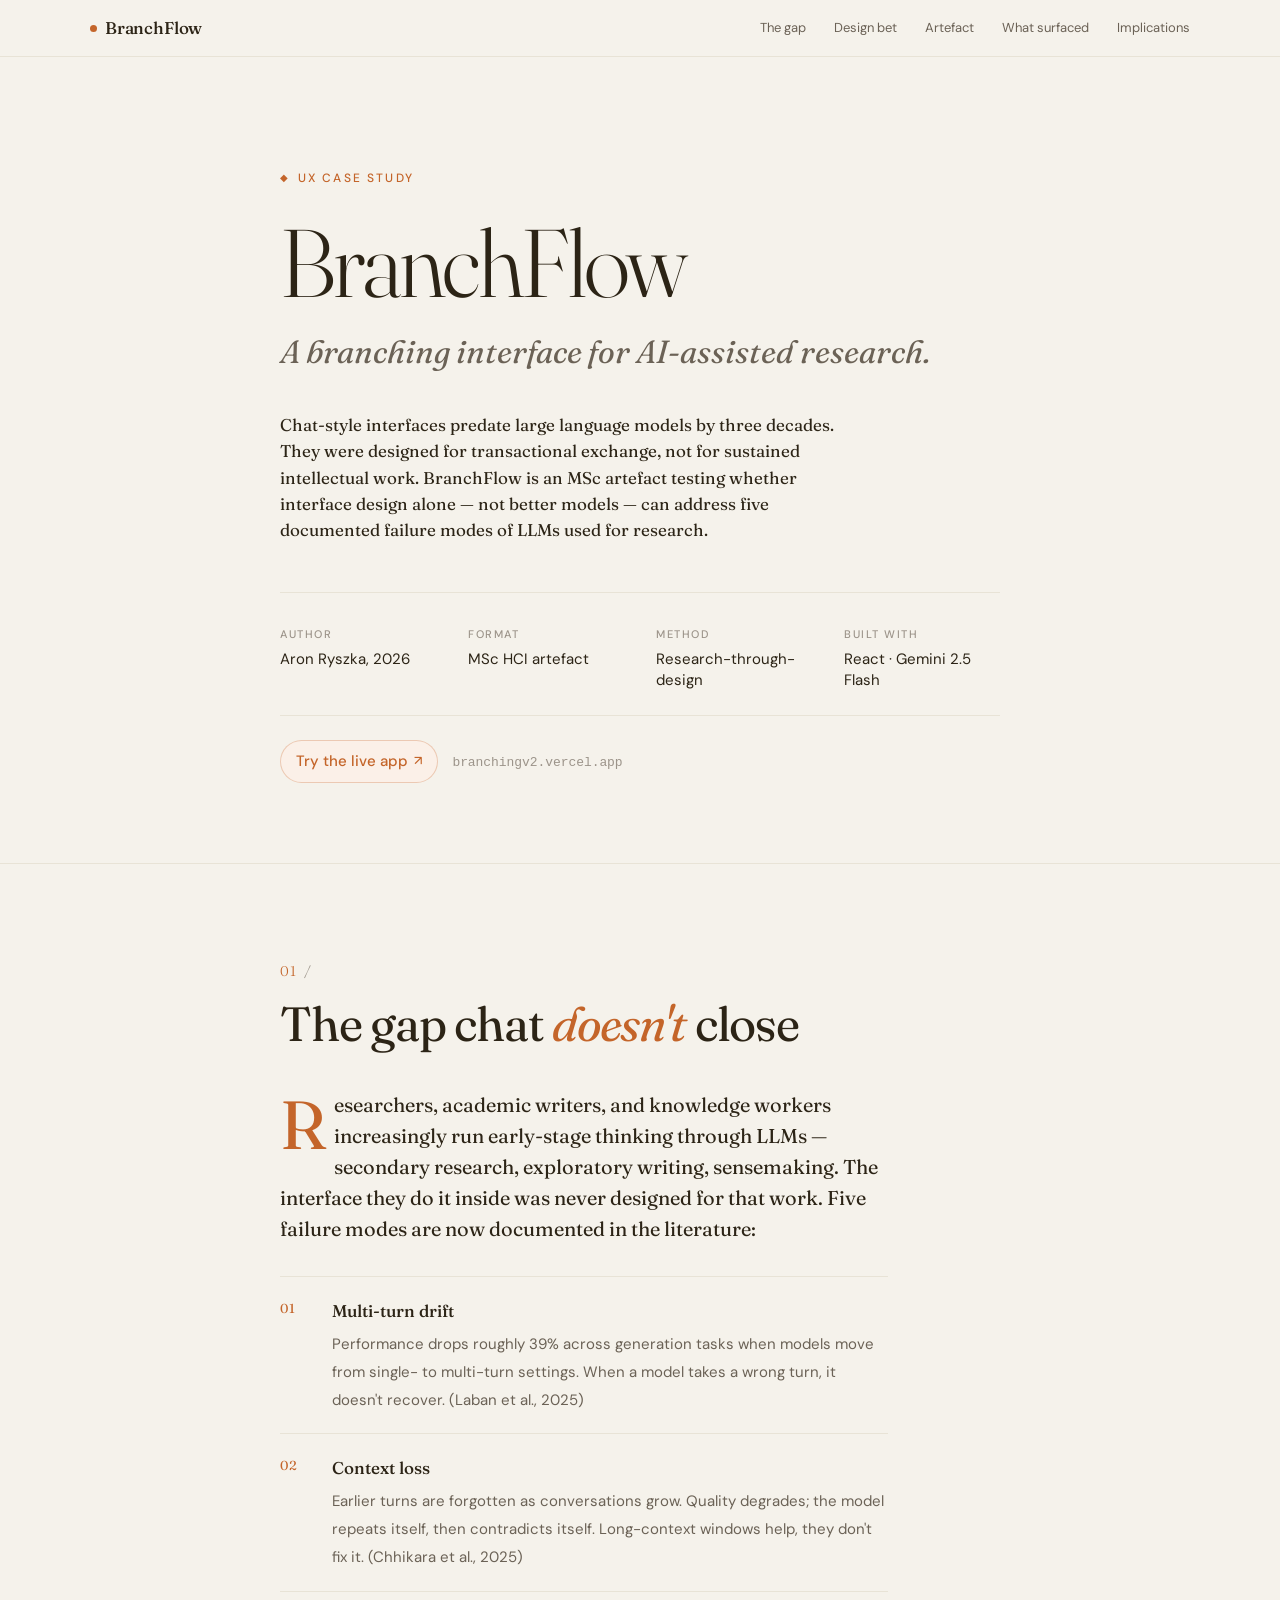
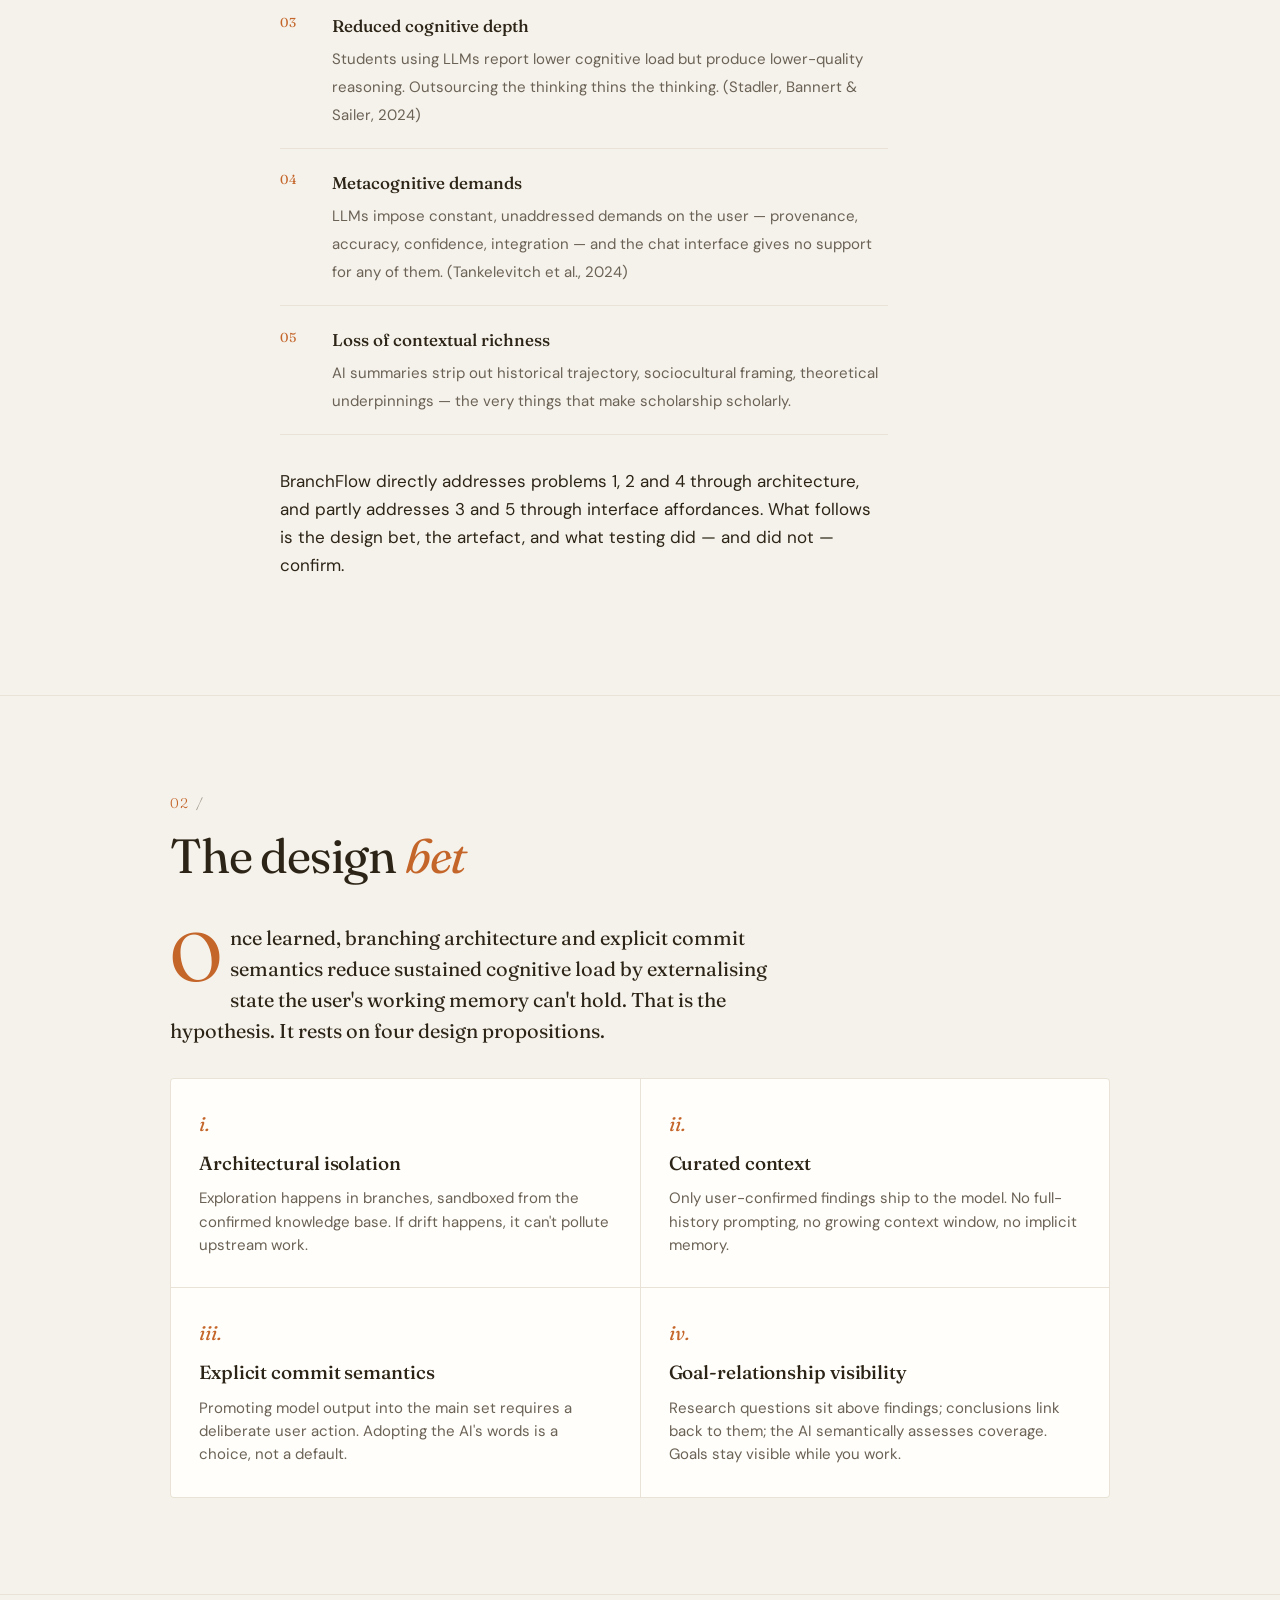
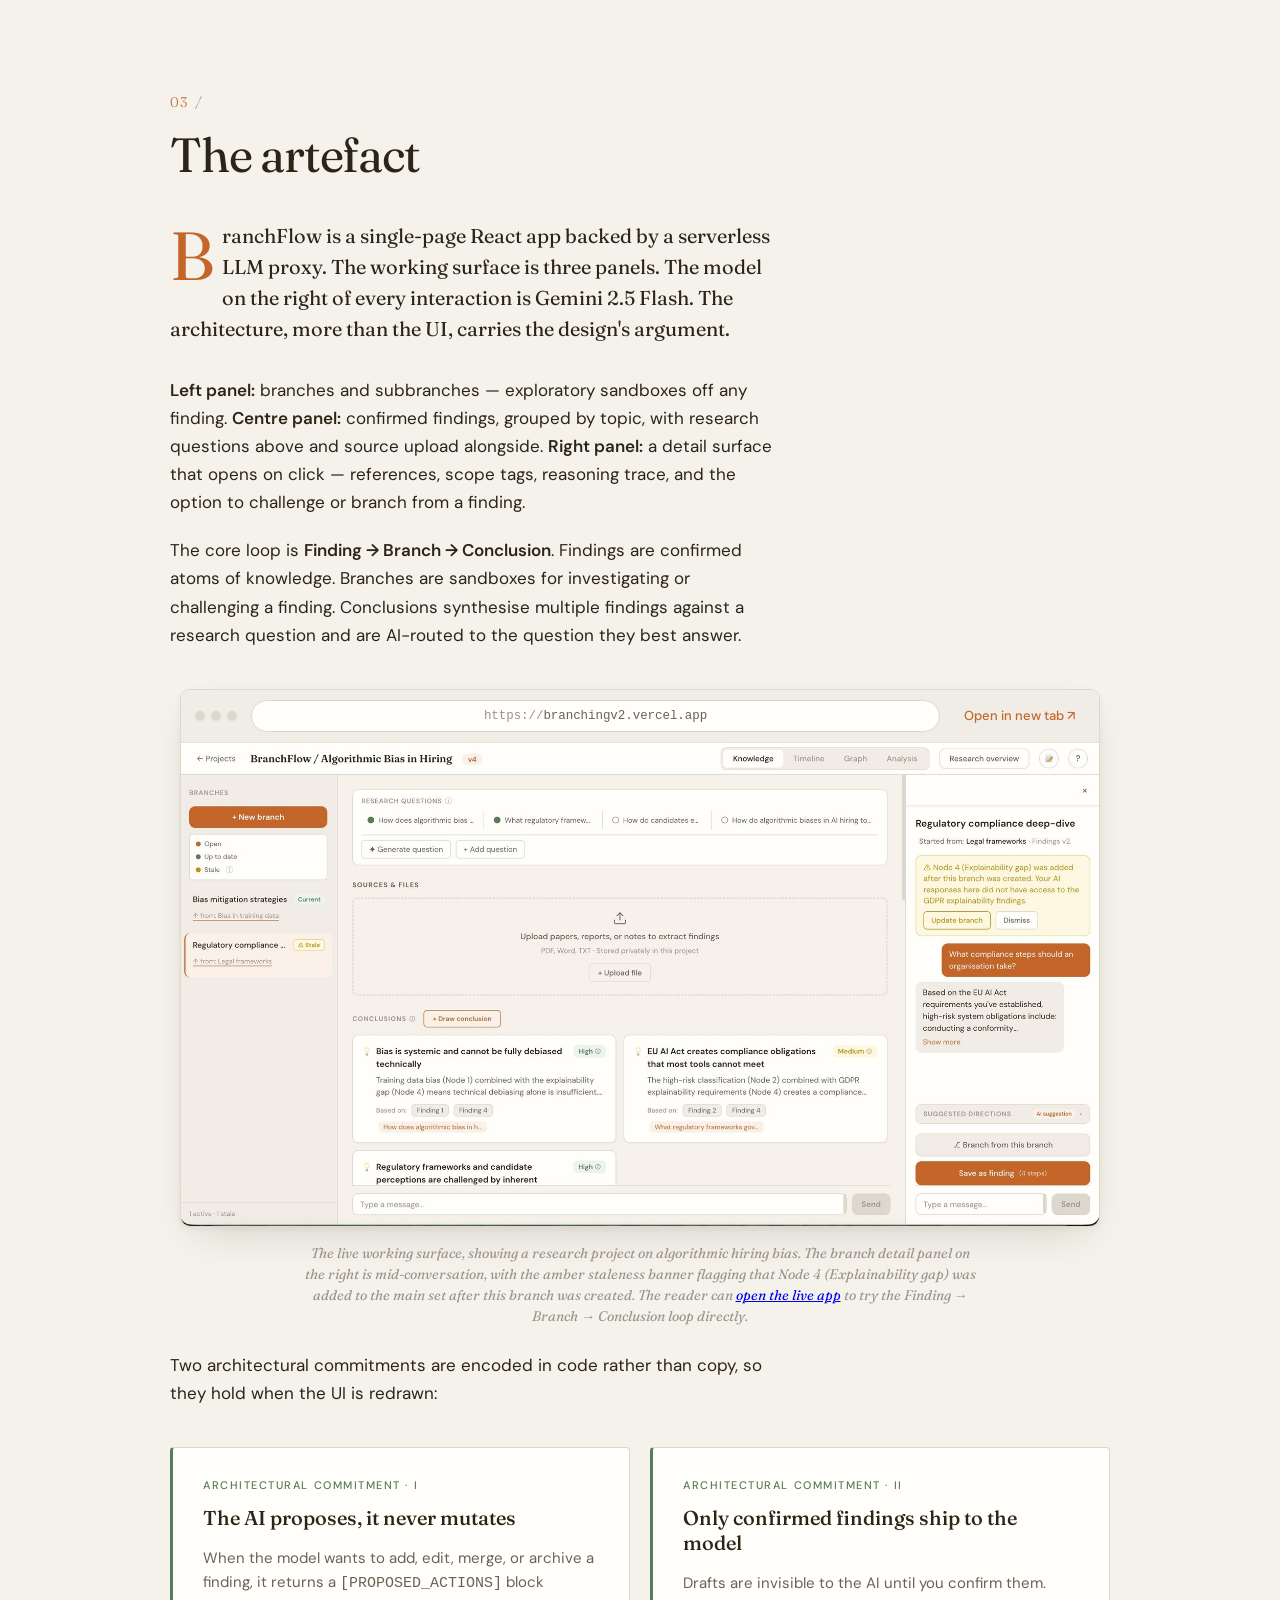
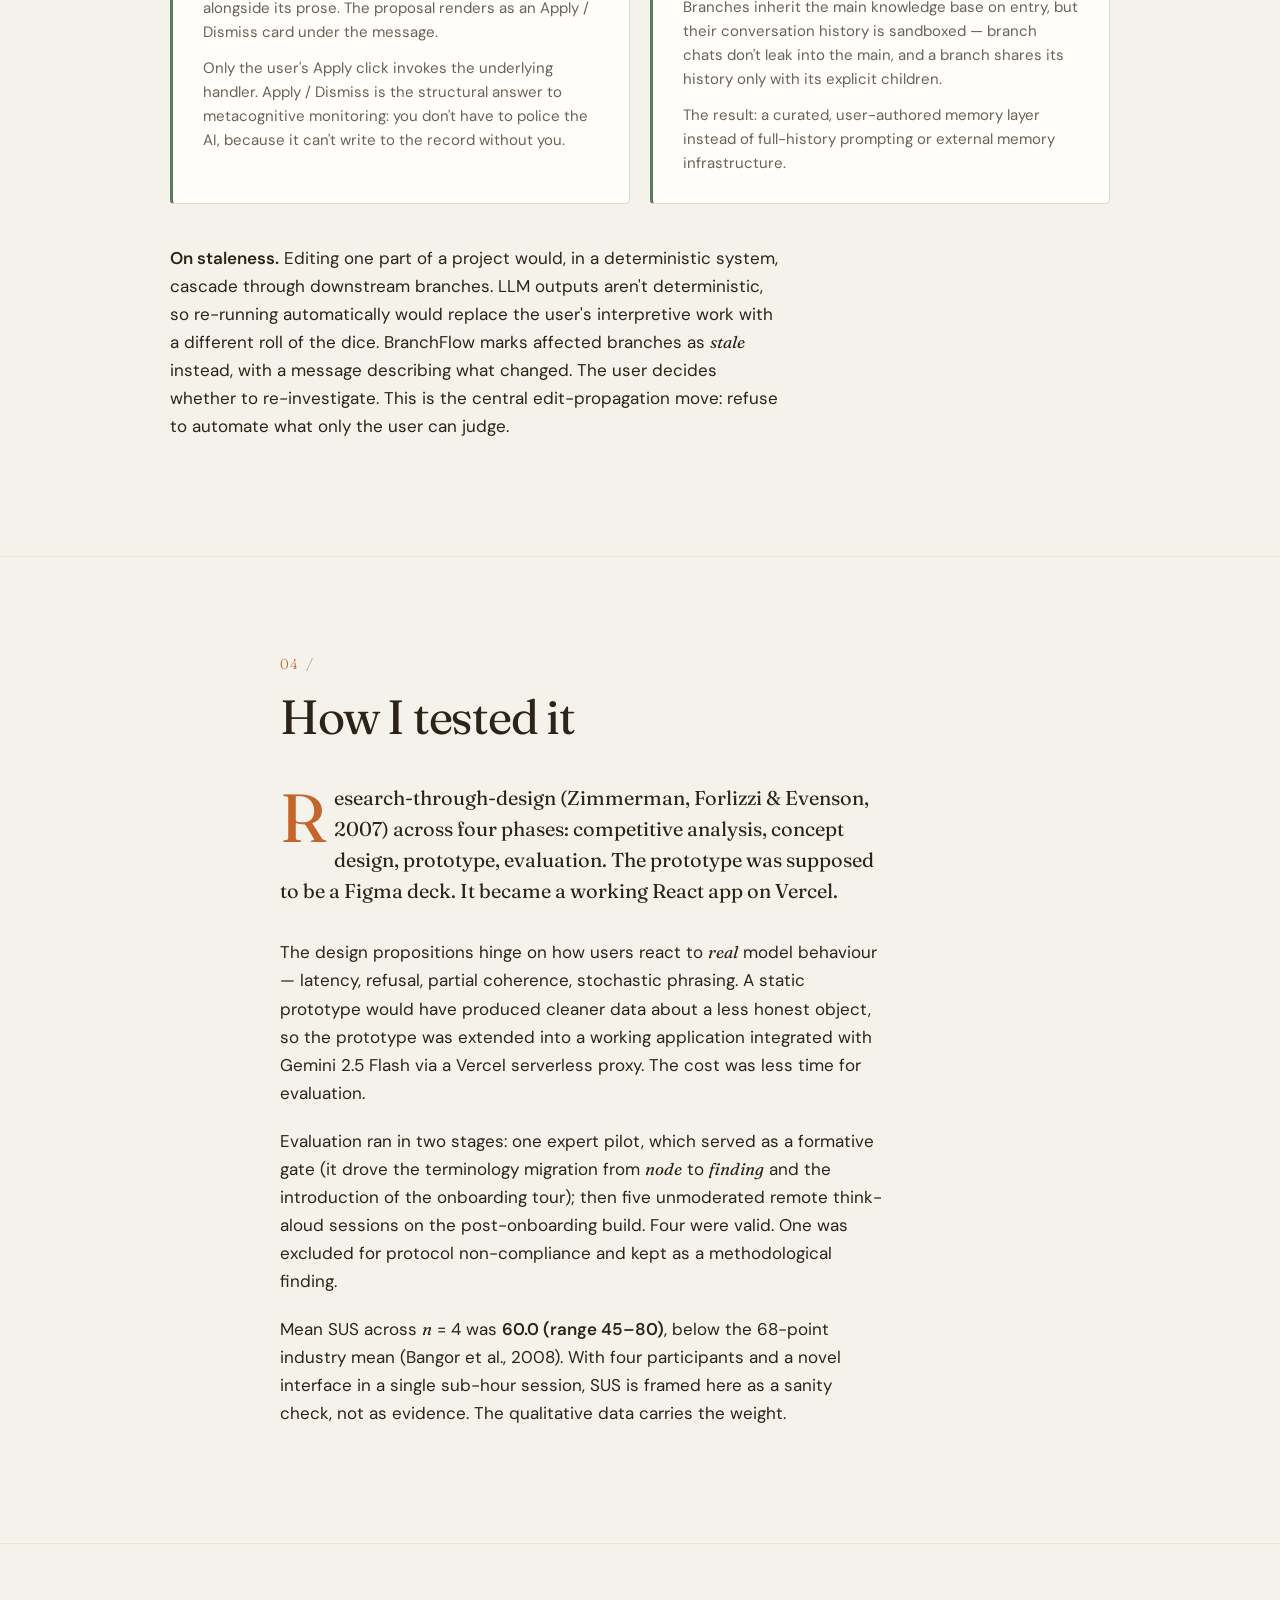
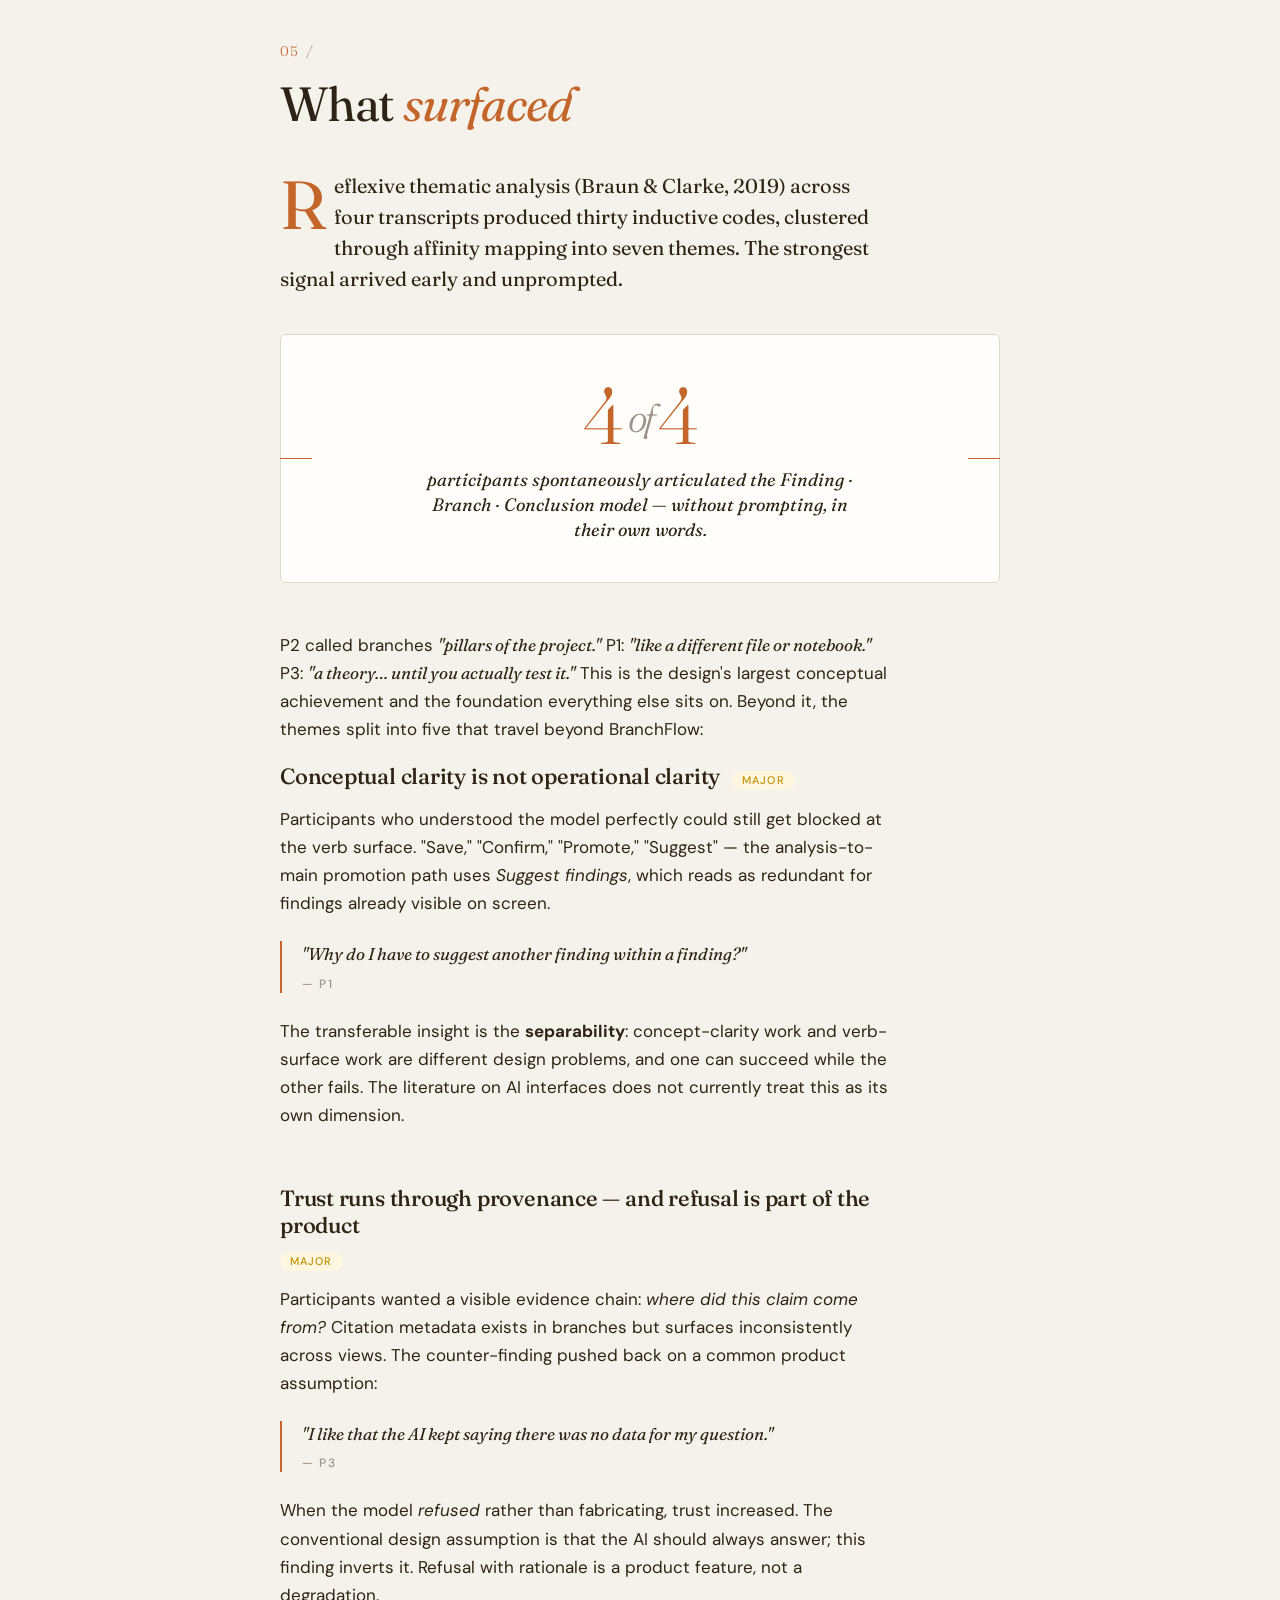
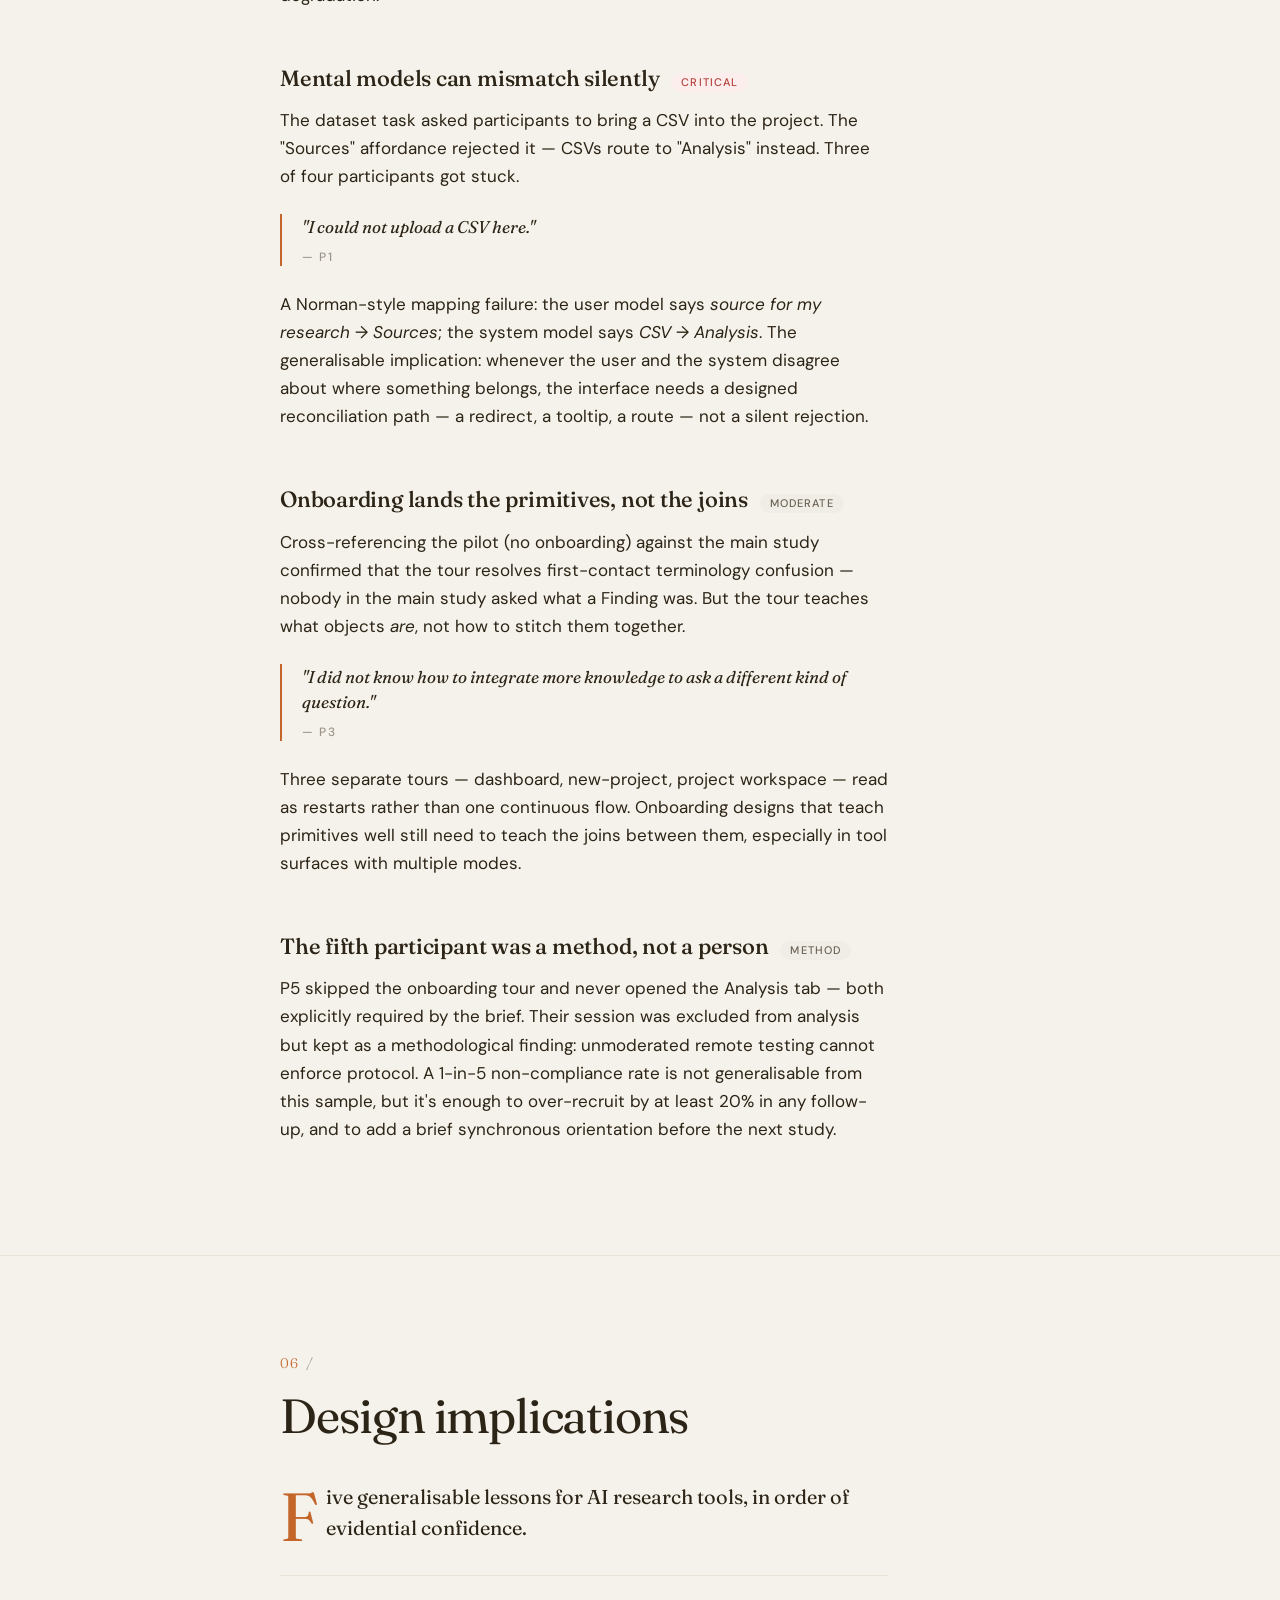
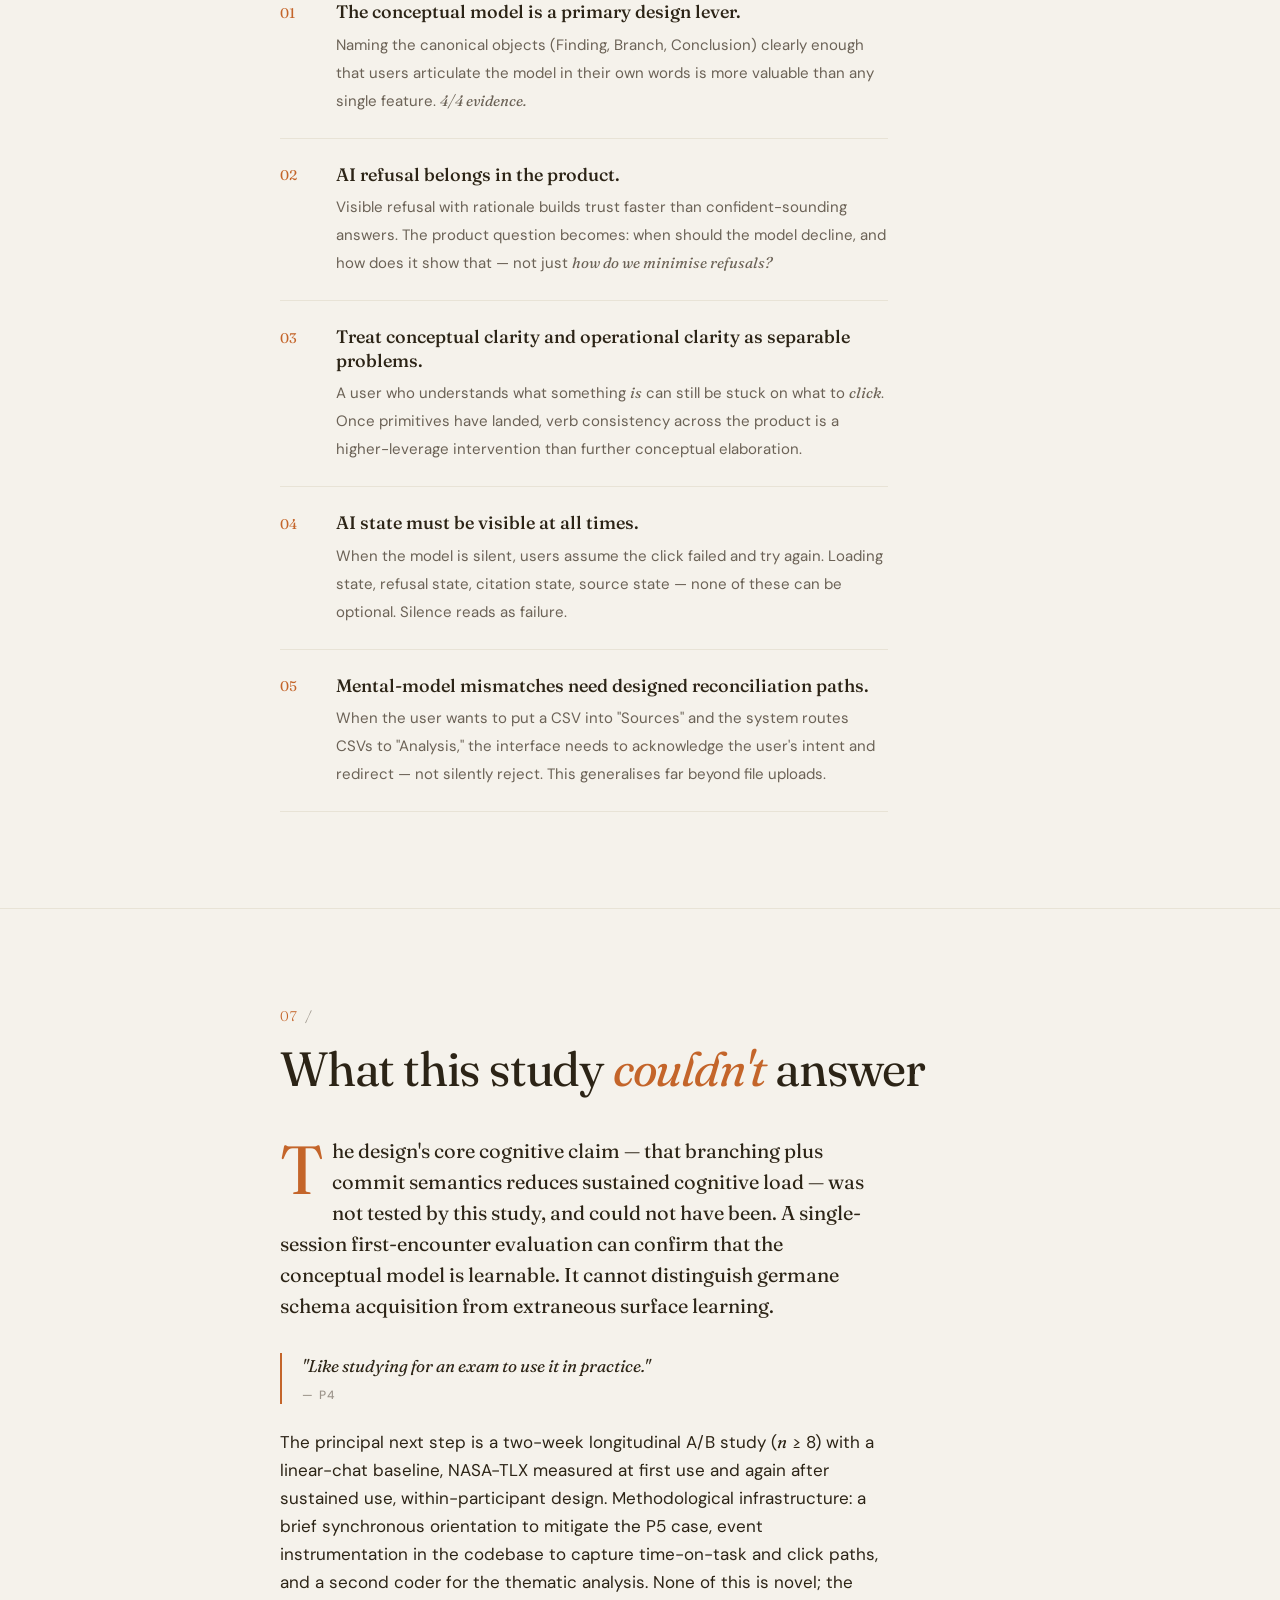
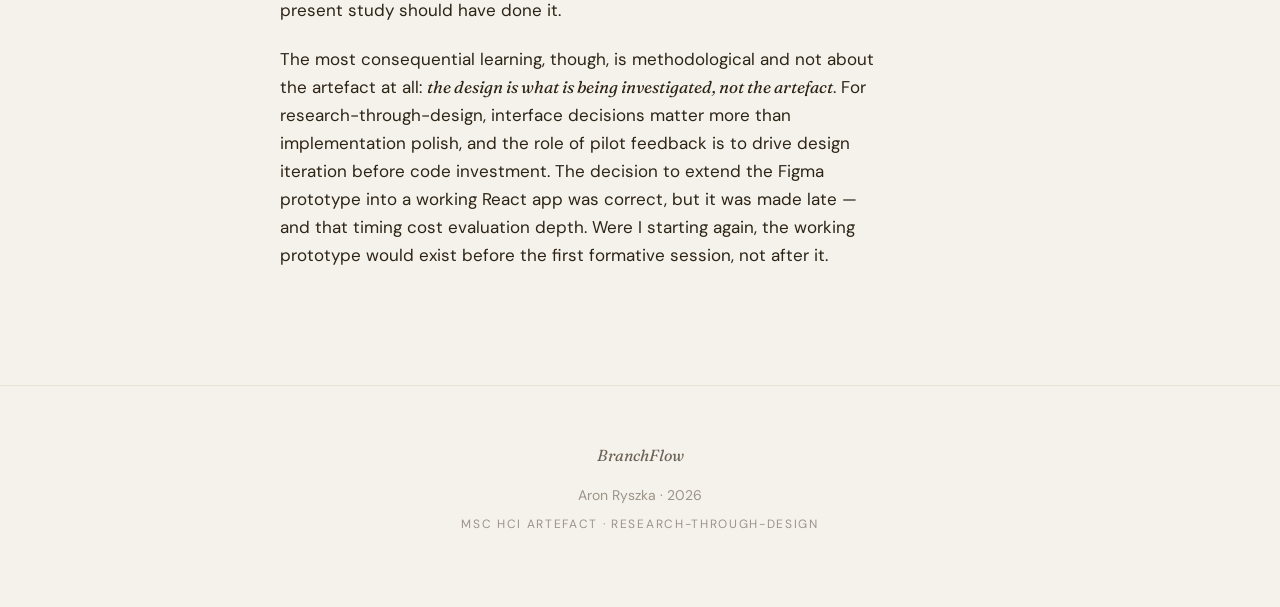
==== index.html @ efa5f3c9 "Add files via upload" ====
<!DOCTYPE html>
<html lang="en">
<head>
<meta charset="UTF-8">
<meta name="viewport" content="width=device-width, initial-scale=1.0">
<title>BranchFlow — A branching interface for AI-assisted research</title>
<meta name="description" content="An MSc HCI artefact investigating whether interface design alone can address five documented failure modes of chat-style LLMs for sustained intellectual work. Aron Ryszka, 2026.">
<link rel="preconnect" href="https://fonts.googleapis.com">
<link rel="preconnect" href="https://fonts.gstatic.com" crossorigin>
<link href="https://fonts.googleapis.com/css2?family=DM+Sans:wght@300;400;500;600&family=Fraunces:ital,wght@0,300;0,400;0,500;0,600;1,400;1,500&display=swap" rel="stylesheet">
<style>
  :root {
    --bg: #F5F2EB;
    --paper: #FFFEFA;
    --paper-alt: #F0EDE6;
    --border: #DDD8CE;
    --border-soft: #E8E3D6;
    --ink: #2C2416;
    --ink-soft: #6B6256;
    --ink-mute: #9C948A;
    --accent: #C4652A;
    --accent-soft: #FBF0E8;
    --accent-deep: #A8541F;
    --commit: #5A7C5A;
    --commit-soft: #EDF4ED;
    --stale: #C49000;
    --stale-soft: #FEF7E0;
    --danger: #B5403A;
    --danger-soft: #FCEEED;
    --theory: #7B5EA7;
    --regulation: #4A6FA5;
    --research: #2A7F6F;

    --serif: 'Fraunces', Georgia, 'Times New Roman', serif;
    --sans: 'DM Sans', 'Segoe UI', system-ui, sans-serif;

    --container: min(720px, calc(100% - 3rem));
    --container-wide: min(940px, calc(100% - 3rem));
    --container-full: min(1100px, calc(100% - 3rem));
  }

  * { box-sizing: border-box; }
  html { scroll-behavior: smooth; }
  body {
    margin: 0;
    background: var(--bg);
    color: var(--ink);
    font-family: var(--sans);
    font-size: 17px;
    line-height: 1.65;
    -webkit-font-smoothing: antialiased;
    -moz-osx-font-smoothing: grayscale;
    text-rendering: optimizeLegibility;
  }

  /* ── Reusable layout ─────────────────────────────────────────── */
  .container { width: var(--container); margin-inline: auto; }
  .container-wide { width: var(--container-wide); margin-inline: auto; }
  .container-full { width: var(--container-full); margin-inline: auto; }

  /* ── Top nav ─────────────────────────────────────────────────── */
  .topnav {
    position: sticky; top: 0; z-index: 50;
    background: color-mix(in srgb, var(--bg) 88%, transparent);
    backdrop-filter: saturate(120%) blur(8px);
    -webkit-backdrop-filter: saturate(120%) blur(8px);
    border-bottom: 1px solid var(--border-soft);
  }
  .topnav-inner {
    display: flex; align-items: center; justify-content: space-between;
    width: var(--container-full); margin-inline: auto;
    padding: 0.875rem 0;
  }
  .topnav-mark {
    font-family: var(--serif); font-weight: 500;
    font-size: 1.0625rem; letter-spacing: -0.01em;
    color: var(--ink);
    text-decoration: none;
    display: inline-flex; align-items: center; gap: 0.5rem;
  }
  .topnav-mark::before {
    content: ""; width: 7px; height: 7px; border-radius: 50%;
    background: var(--accent);
  }
  .topnav-links {
    display: none;
    gap: 1.75rem;
    font-size: 0.8125rem;
    color: var(--ink-soft);
  }
  .topnav-links a {
    color: inherit; text-decoration: none;
    transition: color 150ms ease;
  }
  .topnav-links a:hover { color: var(--accent); }
  @media (min-width: 760px) {
    .topnav-links { display: flex; }
  }

  /* ── Hero ────────────────────────────────────────────────────── */
  .hero {
    padding: 4rem 0 3.5rem;
    border-bottom: 1px solid var(--border-soft);
  }
  @media (min-width: 760px) {
    .hero { padding: 7rem 0 5rem; }
  }
  .eyebrow {
    font-size: 0.75rem;
    text-transform: uppercase;
    letter-spacing: 0.18em;
    color: var(--accent);
    margin: 0 0 1.75rem;
    font-weight: 500;
  }
  .eyebrow::before {
    content: "◆";
    margin-right: 0.5rem;
    font-size: 0.625rem;
    vertical-align: 0.1em;
    color: var(--accent);
  }
  h1.title {
    font-family: var(--serif);
    font-weight: 300;
    font-size: clamp(3.25rem, 9vw, 6rem);
    line-height: 0.95;
    letter-spacing: -0.03em;
    margin: 0 0 1.5rem;
    color: var(--ink);
  }
  .dek {
    font-family: var(--serif);
    font-style: italic;
    font-weight: 400;
    font-size: clamp(1.375rem, 3vw, 2rem);
    line-height: 1.25;
    color: var(--ink-soft);
    margin: 0 0 2.5rem;
    max-width: 32ch;
  }
  .lede {
    font-family: var(--serif);
    font-weight: 400;
    font-size: clamp(1.0625rem, 1.3vw, 1.1875rem);
    line-height: 1.55;
    color: var(--ink);
    margin: 0 0 3rem;
    max-width: 52ch;
  }
  .meta {
    display: grid;
    grid-template-columns: repeat(2, 1fr);
    gap: 1.25rem 2rem;
    margin: 0;
    padding-top: 2rem;
    border-top: 1px solid var(--border-soft);
  }
  @media (min-width: 640px) {
    .meta { grid-template-columns: repeat(4, 1fr); }
  }
  .meta > div { margin: 0; }
  .meta dt {
    font-size: 0.6875rem;
    text-transform: uppercase;
    letter-spacing: 0.14em;
    color: var(--ink-mute);
    margin-bottom: 0.375rem;
    font-weight: 500;
  }
  .meta dd {
    margin: 0;
    font-size: 0.9375rem;
    color: var(--ink);
    line-height: 1.4;
  }

  /* ── Sections ────────────────────────────────────────────────── */
  section {
    padding: 4rem 0;
    border-bottom: 1px solid var(--border-soft);
  }
  @media (min-width: 760px) {
    section { padding: 6rem 0; }
  }

  .section-head { margin-bottom: 2.5rem; }
  .section-num {
    font-family: var(--serif);
    font-weight: 300;
    font-size: 0.875rem;
    letter-spacing: 0.05em;
    color: var(--accent);
    margin: 0 0 1rem;
  }
  .section-num::after {
    content: " /";
    color: var(--ink-mute);
    margin-left: 0.25rem;
  }
  h2.section-title {
    font-family: var(--serif);
    font-weight: 400;
    font-size: clamp(2rem, 4.5vw, 3rem);
    line-height: 1.05;
    letter-spacing: -0.025em;
    margin: 0;
    color: var(--ink);
    max-width: 22ch;
  }
  h2.section-title em {
    font-style: italic;
    color: var(--accent);
    font-weight: 400;
  }

  /* ── Body prose ──────────────────────────────────────────────── */
  .prose { max-width: 38rem; }
  .prose p {
    margin: 0 0 1.25rem;
    color: var(--ink);
  }
  .prose p.lead {
    font-family: var(--serif);
    font-size: 1.25rem;
    line-height: 1.55;
    color: var(--ink);
    margin-bottom: 2rem;
    max-width: 30em;
  }
  .prose p.lead::first-letter {
    font-family: var(--serif);
    font-weight: 400;
    font-size: 4.25rem;
    line-height: 0.85;
    float: left;
    padding: 0.4rem 0.5rem 0 0;
    color: var(--accent);
  }
  .prose strong {
    font-weight: 600;
    color: var(--ink);
  }
  .prose em {
    font-family: var(--serif);
    font-style: italic;
    font-weight: 400;
  }
  .prose a {
    color: var(--accent);
    text-decoration: underline;
    text-decoration-thickness: 1px;
    text-underline-offset: 3px;
    text-decoration-color: color-mix(in srgb, var(--accent) 50%, transparent);
    transition: text-decoration-color 150ms ease;
  }
  .prose a:hover {
    text-decoration-color: var(--accent);
  }
  .prose code {
    font-family: 'SF Mono', 'Consolas', 'Liberation Mono', Menlo, monospace;
    font-size: 0.875em;
    background: var(--paper);
    padding: 0.125em 0.4em;
    border-radius: 3px;
    border: 1px solid var(--border);
    color: var(--ink);
  }
  .cite {
    color: var(--ink-mute);
    font-size: 0.9em;
  }

  /* ── Failure modes list ──────────────────────────────────────── */
  .failures {
    list-style: none;
    margin: 0 0 2rem;
    padding: 0;
    counter-reset: failure;
    max-width: 38rem;
  }
  .failures li {
    counter-increment: failure;
    position: relative;
    padding: 1.25rem 0 1.25rem 3.25rem;
    border-top: 1px solid var(--border-soft);
  }
  .failures li:last-child { border-bottom: 1px solid var(--border-soft); }
  .failures li::before {
    content: counter(failure, decimal-leading-zero);
    position: absolute;
    left: 0; top: 1.3rem;
    font-family: var(--serif);
    font-weight: 400;
    font-size: 0.8125rem;
    color: var(--accent);
    letter-spacing: 0.04em;
  }
  .failures strong {
    display: block;
    font-family: var(--serif);
    font-size: 1.0625rem;
    font-weight: 500;
    margin-bottom: 0.25rem;
    color: var(--ink);
  }
  .failures span {
    font-size: 0.9375rem;
    color: var(--ink-soft);
    line-height: 1.55;
  }

  /* ── Propositions grid ───────────────────────────────────────── */
  .props {
    display: grid;
    grid-template-columns: 1fr;
    gap: 1px;
    background: var(--border-soft);
    border: 1px solid var(--border-soft);
    border-radius: 4px;
    overflow: hidden;
    margin: 0;
  }
  @media (min-width: 640px) {
    .props { grid-template-columns: 1fr 1fr; }
  }
  .props > article {
    background: var(--paper);
    padding: 1.75rem 1.75rem 1.875rem;
    position: relative;
  }
  .props .prop-num {
    font-family: var(--serif);
    font-style: italic;
    font-weight: 400;
    font-size: 1.25rem;
    color: var(--accent);
    margin-bottom: 0.75rem;
  }
  .props h3 {
    font-family: var(--serif);
    font-weight: 500;
    font-size: 1.1875rem;
    line-height: 1.25;
    margin: 0 0 0.75rem;
    color: var(--ink);
    letter-spacing: -0.005em;
  }
  .props p {
    margin: 0;
    font-size: 0.9375rem;
    line-height: 1.55;
    color: var(--ink-soft);
  }

  /* ── Live demo link in hero ──────────────────────────────────── */
  .live-link {
    margin: 1.5rem 0 0;
    padding-top: 1.5rem;
    border-top: 1px solid var(--border-soft);
    display: flex;
    align-items: baseline;
    gap: 0.875rem;
    flex-wrap: wrap;
  }
  .live-link a {
    display: inline-flex;
    align-items: center;
    gap: 0.4rem;
    font-family: var(--sans);
    font-size: 0.9375rem;
    font-weight: 500;
    color: var(--accent);
    text-decoration: none;
    padding: 0.5rem 0.9375rem;
    background: var(--accent-soft);
    border: 1px solid color-mix(in srgb, var(--accent) 28%, transparent);
    border-radius: 99px;
    transition: all 180ms ease;
  }
  .live-link a:hover {
    background: var(--accent);
    color: var(--paper);
    border-color: var(--accent);
  }
  .live-link a span { font-size: 0.875em; }
  .live-link-url {
    font-family: 'SF Mono', 'Consolas', Menlo, monospace;
    font-size: 0.8125rem;
    color: var(--ink-mute);
    letter-spacing: -0.005em;
  }

  /* ── Live preview (browser frame) ────────────────────────────── */
  .live-preview { margin: 2.5rem 0 1.5rem; }
  .browser-frame {
    width: 100%;
    max-width: 920px;
    margin: 0 auto;
    background: var(--paper);
    border: 1px solid var(--border);
    border-radius: 10px;
    box-shadow: 0 16px 40px -16px rgba(44, 36, 22, 0.18),
                0 2px 6px rgba(44, 36, 22, 0.05);
    overflow: hidden;
  }
  .browser-bar {
    display: flex;
    align-items: center;
    gap: 0.875rem;
    padding: 0.625rem 0.875rem;
    background: var(--paper-alt);
    border-bottom: 1px solid var(--border-soft);
    font-size: 0.8125rem;
  }
  .browser-dots { display: inline-flex; gap: 0.375rem; flex-shrink: 0; }
  .browser-dots i {
    width: 10px; height: 10px;
    border-radius: 50%;
    background: var(--border);
    display: block;
  }
  .browser-url {
    flex: 1;
    min-width: 0;
    font-family: 'SF Mono', 'Consolas', Menlo, monospace;
    font-size: 0.78125rem;
    color: var(--ink-soft);
    background: var(--paper);
    border: 1px solid var(--border);
    padding: 0.3125rem 0.75rem;
    border-radius: 99px;
    overflow: hidden;
    text-overflow: ellipsis;
    white-space: nowrap;
    text-align: center;
    letter-spacing: -0.005em;
  }
  .browser-url-protocol { color: var(--ink-mute); }
  .browser-open {
    flex-shrink: 0;
    font-family: var(--sans);
    font-size: 0.8125rem;
    font-weight: 500;
    color: var(--accent);
    text-decoration: none;
    padding: 0.3125rem 0.625rem;
    border-radius: 4px;
    transition: background 150ms ease;
    white-space: nowrap;
  }
  .browser-open:hover { background: var(--accent-soft); }
  @media (max-width: 540px) {
    .browser-open { font-size: 0; padding: 0.3125rem; }
    .browser-open span { font-size: 0.875rem; }
  }
  .browser-viewport {
    position: relative;
    aspect-ratio: 1.9;
    background: var(--paper-alt);
    overflow: hidden;
  }
  .browser-viewport-link {
    position: absolute;
    inset: 0;
    display: block;
    cursor: pointer;
    text-decoration: none;
  }
  .browser-fallback {
    position: absolute;
    inset: 0;
    width: 100%;
    height: 100%;
    object-fit: cover;
    object-position: top center;
    display: block;
    transition: transform 600ms cubic-bezier(0.2, 0.6, 0.2, 1);
    /* Defensive: if the image ever fails to load, hide the alt
       text bloat and let the link container show its hover CTA. */
    color: transparent;
    font-size: 0;
    text-indent: -9999px;
    background: var(--paper-alt);
  }
  .browser-viewport-link:hover .browser-fallback {
    transform: scale(1.015);
  }
  .browser-viewport-link::after {
    content: "Open ↗";
    position: absolute;
    bottom: 1rem;
    right: 1rem;
    background: var(--ink);
    color: var(--paper);
    font-family: var(--sans);
    font-size: 0.8125rem;
    font-weight: 500;
    padding: 0.5rem 0.875rem;
    border-radius: 99px;
    opacity: 0;
    transform: translateY(4px);
    transition: opacity 200ms ease, transform 200ms ease;
    pointer-events: none;
    box-shadow: 0 4px 12px rgba(44, 36, 22, 0.2);
  }
  .browser-viewport-link:hover::after,
  .browser-viewport-link:focus-visible::after {
    opacity: 1;
    transform: translateY(0);
  }

  /* ── Workspace figure ────────────────────────────────────────── */
  .figure {
    margin: 2.5rem 0 1.5rem;
    text-align: center;
  }
  .figure svg {
    width: 100%;
    height: auto;
    max-width: 880px;
    display: block;
    margin: 0 auto;
    background: var(--paper);
    border: 1px solid var(--border);
    border-radius: 6px;
  }
  .figure figcaption {
    font-family: var(--serif);
    font-style: italic;
    font-size: 0.875rem;
    color: var(--ink-mute);
    margin-top: 1rem;
    max-width: 42rem;
    margin-inline: auto;
    line-height: 1.5;
  }

  /* ── Commitment callouts ─────────────────────────────────────── */
  .commitments {
    display: grid;
    grid-template-columns: 1fr;
    gap: 1.25rem;
    margin-top: 2.5rem;
  }
  @media (min-width: 760px) {
    .commitments { grid-template-columns: 1fr 1fr; }
  }
  .commitment {
    background: var(--paper);
    border: 1px solid var(--border);
    border-left: 3px solid var(--commit);
    padding: 1.75rem 1.875rem;
    border-radius: 4px;
  }
  .commitment-label {
    font-size: 0.6875rem;
    text-transform: uppercase;
    letter-spacing: 0.14em;
    color: var(--commit);
    margin-bottom: 0.625rem;
    font-weight: 500;
  }
  .commitment h3 {
    font-family: var(--serif);
    font-weight: 500;
    font-size: 1.25rem;
    line-height: 1.25;
    margin: 0 0 1rem;
    color: var(--ink);
  }
  .commitment p {
    font-size: 0.9375rem;
    line-height: 1.6;
    color: var(--ink-soft);
    margin: 0;
  }
  .commitment p + p { margin-top: 0.75rem; }

  /* ── Hero stat (testing wins) ────────────────────────────────── */
  .hero-stat {
    margin: 2.5rem 0 3rem;
    padding: 2.5rem 2rem;
    background: var(--paper);
    border: 1px solid var(--border);
    border-radius: 6px;
    text-align: center;
    position: relative;
  }
  .hero-stat::before, .hero-stat::after {
    content: "";
    position: absolute;
    width: 32px; height: 1px;
    background: var(--accent);
    top: 50%;
  }
  .hero-stat::before { left: -1px; }
  .hero-stat::after  { right: -1px; }
  .hero-stat .stat-num {
    font-family: var(--serif);
    font-weight: 300;
    font-size: clamp(3.5rem, 8vw, 5rem);
    line-height: 1;
    color: var(--accent);
    margin: 0 0 0.75rem;
    letter-spacing: -0.04em;
  }
  .hero-stat .stat-num span {
    font-size: 0.5em;
    color: var(--ink-mute);
    font-style: italic;
    vertical-align: 0.3em;
    margin: 0 0.15em;
  }
  .hero-stat .stat-label {
    font-family: var(--serif);
    font-style: italic;
    font-size: 1.125rem;
    color: var(--ink);
    max-width: 28rem;
    margin: 0 auto;
    line-height: 1.4;
  }

  /* ── Themes ──────────────────────────────────────────────────── */
  .themes { display: grid; gap: 2.5rem; margin-top: 1rem; }
  .theme {
    max-width: 38rem;
  }
  .theme-head {
    display: flex;
    align-items: baseline;
    gap: 0.75rem;
    flex-wrap: wrap;
    margin-bottom: 0.875rem;
  }
  .theme h3 {
    font-family: var(--serif);
    font-weight: 500;
    font-size: 1.375rem;
    line-height: 1.25;
    margin: 0;
    color: var(--ink);
    letter-spacing: -0.01em;
  }
  .severity {
    display: inline-block;
    font-size: 0.6875rem;
    text-transform: uppercase;
    letter-spacing: 0.1em;
    padding: 0.25rem 0.625rem;
    border-radius: 99px;
    font-weight: 500;
    line-height: 1;
  }
  .severity.major    { background: var(--stale-soft);   color: var(--stale); }
  .severity.critical { background: var(--danger-soft);  color: var(--danger); }
  .severity.moderate { background: var(--paper-alt);    color: var(--ink-soft); }
  .severity.win      { background: var(--commit-soft);  color: var(--commit); }
  .theme p {
    margin: 0 0 1rem;
    color: var(--ink);
    line-height: 1.65;
  }

  /* ── Pull quotes ─────────────────────────────────────────────── */
  blockquote.quote {
    margin: 1.5rem 0;
    padding: 0 0 0 1.25rem;
    border-left: 2px solid var(--accent);
    font-family: var(--serif);
    font-style: italic;
    font-weight: 400;
    font-size: 1.0625rem;
    line-height: 1.5;
    color: var(--ink);
    max-width: 36em;
  }
  blockquote.quote cite {
    display: block;
    margin-top: 0.5rem;
    font-family: var(--sans);
    font-style: normal;
    font-size: 0.75rem;
    text-transform: uppercase;
    letter-spacing: 0.14em;
    color: var(--ink-mute);
    font-weight: 500;
  }

  /* ── Implications list ───────────────────────────────────────── */
  .impl {
    list-style: none;
    margin: 1rem 0 0;
    padding: 0;
    counter-reset: imp;
    max-width: 38rem;
  }
  .impl li {
    counter-increment: imp;
    position: relative;
    padding: 1.5rem 0 1.5rem 3.5rem;
    border-top: 1px solid var(--border-soft);
  }
  .impl li:last-child { border-bottom: 1px solid var(--border-soft); }
  .impl li::before {
    content: counter(imp, decimal-leading-zero);
    position: absolute;
    left: 0; top: 1.6rem;
    font-family: var(--serif);
    font-weight: 400;
    font-size: 0.875rem;
    color: var(--accent);
  }
  .impl strong {
    display: block;
    font-family: var(--serif);
    font-weight: 500;
    font-size: 1.125rem;
    margin-bottom: 0.375rem;
    color: var(--ink);
    line-height: 1.3;
  }
  .impl span {
    font-size: 0.9375rem;
    line-height: 1.6;
    color: var(--ink-soft);
  }

  /* ── Footer ──────────────────────────────────────────────────── */
  footer {
    padding: 3.5rem 0 4rem;
    color: var(--ink-mute);
    text-align: center;
  }
  footer p {
    margin: 0 0 0.5rem;
    font-size: 0.875rem;
  }
  footer p.mark {
    font-family: var(--serif);
    font-style: italic;
    font-size: 1rem;
    color: var(--ink-soft);
    margin-bottom: 1rem;
  }
  footer .colophon {
    font-size: 0.75rem;
    text-transform: uppercase;
    letter-spacing: 0.14em;
    color: var(--ink-mute);
  }

  /* ── Subtle reveal on load ───────────────────────────────────── */
  @media (prefers-reduced-motion: no-preference) {
    .hero > * {
      opacity: 0;
      transform: translateY(8px);
      animation: rise 700ms cubic-bezier(0.2, 0.6, 0.2, 1) forwards;
    }
    .hero .eyebrow { animation-delay: 80ms; }
    .hero .title   { animation-delay: 160ms; }
    .hero .dek     { animation-delay: 260ms; }
    .hero .lede    { animation-delay: 340ms; }
    .hero .meta    { animation-delay: 420ms; }
    @keyframes rise {
      to { opacity: 1; transform: translateY(0); }
    }
  }

  /* ── Focus state ─────────────────────────────────────────────── */
  a:focus-visible {
    outline: 2px solid var(--accent);
    outline-offset: 3px;
    border-radius: 2px;
  }

  /* ── Tiny helpers ────────────────────────────────────────────── */
  .small-cap {
    font-size: 0.6875rem;
    text-transform: uppercase;
    letter-spacing: 0.14em;
    font-weight: 500;
    color: var(--ink-mute);
  }
</style>
</head>
<body>

<nav class="topnav" aria-label="Page navigation">
  <div class="topnav-inner">
    <a href="#top" class="topnav-mark">BranchFlow</a>
    <div class="topnav-links">
      <a href="#gap">The gap</a>
      <a href="#bet">Design bet</a>
      <a href="#artefact">Artefact</a>
      <a href="#findings">What surfaced</a>
      <a href="#implications">Implications</a>
    </div>
  </div>
</nav>

<main id="top">

  <!-- ─── Hero ──────────────────────────────────────────────────── -->
  <header class="hero">
    <div class="container">
      <p class="eyebrow">UX Case Study</p>
      <h1 class="title">BranchFlow</h1>
      <p class="dek">A branching interface for AI-assisted research.</p>
      <p class="lede">
        Chat-style interfaces predate large language models by three decades. They were designed for transactional exchange, not for sustained intellectual work. BranchFlow is an MSc artefact testing whether interface design alone — not better models — can address five documented failure modes of LLMs used for research.
      </p>
      <dl class="meta">
        <div>
          <dt>Author</dt>
          <dd>Aron Ryszka, 2026</dd>
        </div>
        <div>
          <dt>Format</dt>
          <dd>MSc&nbsp;HCI artefact</dd>
        </div>
        <div>
          <dt>Method</dt>
          <dd>Research-through-design</dd>
        </div>
        <div>
          <dt>Built with</dt>
          <dd>React · Gemini&nbsp;2.5 Flash</dd>
        </div>
      </dl>
      <p class="live-link">
        <a href="https://branchingv2.vercel.app/" target="_blank" rel="noopener noreferrer">
          Try the live app
          <span aria-hidden="true">↗</span>
        </a>
        <span class="live-link-url">branchingv2.vercel.app</span>
      </p>
    </div>
  </header>

  <!-- ─── 1. The gap ────────────────────────────────────────────── -->
  <section id="gap">
    <div class="container">
      <div class="section-head">
        <p class="section-num">01</p>
        <h2 class="section-title">The gap chat <em>doesn't</em> close</h2>
      </div>

      <div class="prose">
        <p class="lead">
          Researchers, academic writers, and knowledge workers increasingly run early-stage thinking through LLMs — secondary research, exploratory writing, sensemaking. The interface they do it inside was never designed for that work. Five failure modes are now documented in the literature:
        </p>

        <ol class="failures">
          <li>
            <strong>Multi-turn drift</strong>
            <span>Performance drops roughly 39% across generation tasks when models move from single- to multi-turn settings. When a model takes a wrong turn, it doesn't recover. <span class="cite">(Laban et al., 2025)</span></span>
          </li>
          <li>
            <strong>Context loss</strong>
            <span>Earlier turns are forgotten as conversations grow. Quality degrades; the model repeats itself, then contradicts itself. Long-context windows help, they don't fix it. <span class="cite">(Chhikara et al., 2025)</span></span>
          </li>
          <li>
            <strong>Reduced cognitive depth</strong>
            <span>Students using LLMs report lower cognitive load but produce lower-quality reasoning. Outsourcing the thinking thins the thinking. <span class="cite">(Stadler, Bannert &amp; Sailer, 2024)</span></span>
          </li>
          <li>
            <strong>Metacognitive demands</strong>
            <span>LLMs impose constant, unaddressed demands on the user — provenance, accuracy, confidence, integration — and the chat interface gives no support for any of them. <span class="cite">(Tankelevitch et al., 2024)</span></span>
          </li>
          <li>
            <strong>Loss of contextual richness</strong>
            <span>AI summaries strip out historical trajectory, sociocultural framing, theoretical underpinnings — the very things that make scholarship scholarly.</span>
          </li>
        </ol>

        <p>
          BranchFlow directly addresses problems 1, 2 and 4 through architecture, and partly addresses 3 and 5 through interface affordances. What follows is the design bet, the artefact, and what testing did — and did not — confirm.
        </p>
      </div>
    </div>
  </section>

  <!-- ─── 2. The design bet ────────────────────────────────────── -->
  <section id="bet">
    <div class="container-wide">
      <div class="container" style="width:100%; padding:0; margin:0;">
        <div class="section-head">
          <p class="section-num">02</p>
          <h2 class="section-title">The design <em>bet</em></h2>
        </div>

        <div class="prose">
          <p class="lead">
            Once learned, branching architecture and explicit commit semantics reduce sustained cognitive load by externalising state the user's working memory can't hold. That is the hypothesis. It rests on four design propositions.
          </p>
        </div>
      </div>

      <div class="props">
        <article>
          <div class="prop-num">i.</div>
          <h3>Architectural isolation</h3>
          <p>Exploration happens in branches, sandboxed from the confirmed knowledge base. If drift happens, it can't pollute upstream work.</p>
        </article>
        <article>
          <div class="prop-num">ii.</div>
          <h3>Curated context</h3>
          <p>Only user-confirmed findings ship to the model. No full-history prompting, no growing context window, no implicit memory.</p>
        </article>
        <article>
          <div class="prop-num">iii.</div>
          <h3>Explicit commit semantics</h3>
          <p>Promoting model output into the main set requires a deliberate user action. Adopting the AI's words is a choice, not a default.</p>
        </article>
        <article>
          <div class="prop-num">iv.</div>
          <h3>Goal-relationship visibility</h3>
          <p>Research questions sit above findings; conclusions link back to them; the AI semantically assesses coverage. Goals stay visible while you work.</p>
        </article>
      </div>
    </div>
  </section>

  <!-- ─── 3. The artefact ──────────────────────────────────────── -->
  <section id="artefact">
    <div class="container-wide">
      <div class="container" style="width:100%; padding:0; margin:0;">
        <div class="section-head">
          <p class="section-num">03</p>
          <h2 class="section-title">The artefact</h2>
        </div>

        <div class="prose">
          <p class="lead">
            BranchFlow is a single-page React app backed by a serverless LLM proxy. The working surface is three panels. The model on the right of every interaction is Gemini 2.5 Flash. The architecture, more than the UI, carries the design's argument.
          </p>

          <p>
            <strong>Left panel:</strong> branches and subbranches — exploratory sandboxes off any finding.
            <strong>Centre panel:</strong> confirmed findings, grouped by topic, with research questions above and source upload alongside.
            <strong>Right panel:</strong> a detail surface that opens on click — references, scope tags, reasoning trace, and the option to challenge or branch from a finding.
          </p>

          <p>
            The core loop is <strong>Finding → Branch → Conclusion</strong>. Findings are confirmed atoms of knowledge. Branches are sandboxes for investigating or challenging a finding. Conclusions synthesise multiple findings against a research question and are AI-routed to the question they best answer.
          </p>
        </div>
      </div>

      <figure class="figure live-preview">
        <div class="browser-frame">
          <div class="browser-bar">
            <span class="browser-dots" aria-hidden="true">
              <i></i><i></i><i></i>
            </span>
            <span class="browser-url">
              <span class="browser-url-protocol">https://</span>branchingv2.vercel.app
            </span>
            <a href="https://branchingv2.vercel.app/" target="_blank" rel="noopener noreferrer" class="browser-open">
              Open in new tab <span aria-hidden="true">↗</span>
            </a>
          </div>
          <div class="browser-viewport">
            <a href="https://branchingv2.vercel.app/" target="_blank" rel="noopener noreferrer" class="browser-viewport-link" aria-label="Open BranchFlow in a new tab">
              <img src="[data-uri]"
                   alt="The BranchFlow project workspace, showing the Algorithmic Bias in Hiring research project: branches on the left (one current, one stale), research questions and sources in the centre, conclusions cards beneath, and an open branch detail panel on the right with a staleness warning and the Save as finding button."
                   class="browser-fallback"
                   width="3022" height="1588"
                  >
            </a>
          </div>
        </div>
        <figcaption>
          The live working surface, showing a research project on algorithmic hiring bias. The branch detail panel on the right is mid-conversation, with the amber staleness banner flagging that <em>Node 4</em> (Explainability gap) was added to the main set after this branch was created. The reader can <a href="https://branchingv2.vercel.app/" target="_blank" rel="noopener noreferrer">open the live app</a> to try the Finding → Branch → Conclusion loop directly.
        </figcaption>
      </figure>

      <div class="container" style="width:100%; padding:0; margin:0;">
        <div class="prose">
          <p>
            Two architectural commitments are encoded in code rather than copy, so they hold when the UI is redrawn:
          </p>
        </div>

        <div class="commitments">
          <article class="commitment">
            <div class="commitment-label">Architectural commitment · I</div>
            <h3>The AI proposes, it never mutates</h3>
            <p>When the model wants to add, edit, merge, or archive a finding, it returns a <code>[PROPOSED_ACTIONS]</code> block alongside its prose. The proposal renders as an Apply / Dismiss card under the message.</p>
            <p>Only the user's Apply click invokes the underlying handler. Apply / Dismiss is the structural answer to metacognitive monitoring: you don't have to police the AI, because it can't write to the record without you.</p>
          </article>
          <article class="commitment">
            <div class="commitment-label">Architectural commitment · II</div>
            <h3>Only confirmed findings ship to the model</h3>
            <p>Drafts are invisible to the AI until you confirm them. Branches inherit the main knowledge base on entry, but their conversation history is sandboxed — branch chats don't leak into the main, and a branch shares its history only with its explicit children.</p>
            <p>The result: a curated, user-authored memory layer instead of full-history prompting or external memory infrastructure.</p>
          </article>
        </div>

        <div class="prose" style="margin-top: 2.5rem;">
          <p>
            <strong>On staleness.</strong> Editing one part of a project would, in a deterministic system, cascade through downstream branches. LLM outputs aren't deterministic, so re-running automatically would replace the user's interpretive work with a different roll of the dice. BranchFlow marks affected branches as <em>stale</em> instead, with a message describing what changed. The user decides whether to re-investigate. This is the central edit-propagation move: refuse to automate what only the user can judge.
          </p>
        </div>
      </div>
    </div>
  </section>

  <!-- ─── 4. How I tested it ───────────────────────────────────── -->
  <section id="testing">
    <div class="container">
      <div class="section-head">
        <p class="section-num">04</p>
        <h2 class="section-title">How I tested it</h2>
      </div>

      <div class="prose">
        <p class="lead">
          Research-through-design (Zimmerman, Forlizzi &amp; Evenson, 2007) across four phases: competitive analysis, concept design, prototype, evaluation. The prototype was supposed to be a Figma deck. It became a working React app on Vercel.
        </p>

        <p>
          The design propositions hinge on how users react to <em>real</em> model behaviour — latency, refusal, partial coherence, stochastic phrasing. A static prototype would have produced cleaner data about a less honest object, so the prototype was extended into a working application integrated with Gemini 2.5 Flash via a Vercel serverless proxy. The cost was less time for evaluation.
        </p>

        <p>
          Evaluation ran in two stages: one expert pilot, which served as a formative gate (it drove the terminology migration from <em>node</em> to <em>finding</em> and the introduction of the onboarding tour); then five unmoderated remote think-aloud sessions on the post-onboarding build. Four were valid. One was excluded for protocol non-compliance and kept as a methodological finding.
        </p>

        <p>
          Mean SUS across <em>n</em>&nbsp;=&nbsp;4 was <strong>60.0 (range 45–80)</strong>, below the 68-point industry mean (Bangor et al., 2008). With four participants and a novel interface in a single sub-hour session, SUS is framed here as a sanity check, not as evidence. The qualitative data carries the weight.
        </p>
      </div>
    </div>
  </section>

  <!-- ─── 5. What surfaced ─────────────────────────────────────── -->
  <section id="findings">
    <div class="container">
      <div class="section-head">
        <p class="section-num">05</p>
        <h2 class="section-title">What <em>surfaced</em></h2>
      </div>

      <div class="prose">
        <p class="lead">
          Reflexive thematic analysis (Braun &amp; Clarke, 2019) across four transcripts produced thirty inductive codes, clustered through affinity mapping into seven themes. The strongest signal arrived early and unprompted.
        </p>
      </div>

      <aside class="hero-stat">
        <p class="stat-num">4<span>of</span>4</p>
        <p class="stat-label">participants spontaneously articulated the Finding · Branch · Conclusion model — without prompting, in their own words.</p>
      </aside>

      <div class="prose">
        <p>
          P2 called branches <em>"pillars of the project."</em> P1: <em>"like a different file or notebook."</em> P3: <em>"a theory… until you actually test it."</em> This is the design's largest conceptual achievement and the foundation everything else sits on. Beyond it, the themes split into five that travel beyond BranchFlow:
        </p>
      </div>

      <div class="themes">

        <article class="theme">
          <div class="theme-head">
            <h3>Conceptual clarity is not operational clarity</h3>
            <span class="severity major">Major</span>
          </div>
          <p>
            Participants who understood the model perfectly could still get blocked at the verb surface. "Save," "Confirm," "Promote," "Suggest" — the analysis-to-main promotion path uses <em>Suggest findings</em>, which reads as redundant for findings already visible on screen.
          </p>
          <blockquote class="quote">
            "Why do I have to <em>suggest</em> another finding within a finding?"
            <cite>— P1</cite>
          </blockquote>
          <p>
            The transferable insight is the <strong>separability</strong>: concept-clarity work and verb-surface work are different design problems, and one can succeed while the other fails. The literature on AI interfaces does not currently treat this as its own dimension.
          </p>
        </article>

        <article class="theme">
          <div class="theme-head">
            <h3>Trust runs through provenance — and refusal is part of the product</h3>
            <span class="severity major">Major</span>
          </div>
          <p>
            Participants wanted a visible evidence chain: <em>where did this claim come from?</em> Citation metadata exists in branches but surfaces inconsistently across views. The counter-finding pushed back on a common product assumption:
          </p>
          <blockquote class="quote">
            "I like that the AI kept saying there was no data for my question."
            <cite>— P3</cite>
          </blockquote>
          <p>
            When the model <em>refused</em> rather than fabricating, trust increased. The conventional design assumption is that the AI should always answer; this finding inverts it. Refusal with rationale is a product feature, not a degradation.
          </p>
        </article>

        <article class="theme">
          <div class="theme-head">
            <h3>Mental models can mismatch silently</h3>
            <span class="severity critical">Critical</span>
          </div>
          <p>
            The dataset task asked participants to bring a CSV into the project. The "Sources" affordance rejected it — CSVs route to "Analysis" instead. Three of four participants got stuck.
          </p>
          <blockquote class="quote">
            "I could not upload a CSV here."
            <cite>— P1</cite>
          </blockquote>
          <p>
            A Norman-style mapping failure: the user model says <em>source for my research → Sources</em>; the system model says <em>CSV → Analysis</em>. The generalisable implication: whenever the user and the system disagree about where something belongs, the interface needs a designed reconciliation path — a redirect, a tooltip, a route — not a silent rejection.
          </p>
        </article>

        <article class="theme">
          <div class="theme-head">
            <h3>Onboarding lands the primitives, not the joins</h3>
            <span class="severity moderate">Moderate</span>
          </div>
          <p>
            Cross-referencing the pilot (no onboarding) against the main study confirmed that the tour resolves first-contact terminology confusion — nobody in the main study asked what a Finding was. But the tour teaches what objects <em>are</em>, not how to stitch them together.
          </p>
          <blockquote class="quote">
            "I did not know how to integrate more knowledge to ask a different kind of question."
            <cite>— P3</cite>
          </blockquote>
          <p>
            Three separate tours — dashboard, new-project, project workspace — read as restarts rather than one continuous flow. Onboarding designs that teach primitives well still need to teach the joins between them, especially in tool surfaces with multiple modes.
          </p>
        </article>

        <article class="theme">
          <div class="theme-head">
            <h3>The fifth participant was a method, not a person</h3>
            <span class="severity moderate">Method</span>
          </div>
          <p>
            P5 skipped the onboarding tour and never opened the Analysis tab — both explicitly required by the brief. Their session was excluded from analysis but kept as a methodological finding: unmoderated remote testing cannot enforce protocol. A 1-in-5 non-compliance rate is not generalisable from this sample, but it's enough to over-recruit by at least 20% in any follow-up, and to add a brief synchronous orientation before the next study.
          </p>
        </article>

      </div>
    </div>
  </section>

  <!-- ─── 6. Design implications ───────────────────────────────── -->
  <section id="implications">
    <div class="container">
      <div class="section-head">
        <p class="section-num">06</p>
        <h2 class="section-title">Design implications</h2>
      </div>

      <div class="prose">
        <p class="lead">
          Five generalisable lessons for AI research tools, in order of evidential confidence.
        </p>

        <ol class="impl">
          <li>
            <strong>The conceptual model is a primary design lever.</strong>
            <span>Naming the canonical objects (Finding, Branch, Conclusion) clearly enough that users articulate the model in their own words is more valuable than any single feature. <em>4/4 evidence.</em></span>
          </li>
          <li>
            <strong>AI refusal belongs in the product.</strong>
            <span>Visible refusal with rationale builds trust faster than confident-sounding answers. The product question becomes: when should the model decline, and how does it show that — not just <em>how do we minimise refusals?</em></span>
          </li>
          <li>
            <strong>Treat conceptual clarity and operational clarity as separable problems.</strong>
            <span>A user who understands what something <em>is</em> can still be stuck on what to <em>click</em>. Once primitives have landed, verb consistency across the product is a higher-leverage intervention than further conceptual elaboration.</span>
          </li>
          <li>
            <strong>AI state must be visible at all times.</strong>
            <span>When the model is silent, users assume the click failed and try again. Loading state, refusal state, citation state, source state — none of these can be optional. Silence reads as failure.</span>
          </li>
          <li>
            <strong>Mental-model mismatches need designed reconciliation paths.</strong>
            <span>When the user wants to put a CSV into "Sources" and the system routes CSVs to "Analysis," the interface needs to acknowledge the user's intent and redirect — not silently reject. This generalises far beyond file uploads.</span>
          </li>
        </ol>
      </div>
    </div>
  </section>

  <!-- ─── 7. What's next + reflection ──────────────────────────── -->
  <section id="next">
    <div class="container">
      <div class="section-head">
        <p class="section-num">07</p>
        <h2 class="section-title">What this study <em>couldn't</em> answer</h2>
      </div>

      <div class="prose">
        <p class="lead">
          The design's core cognitive claim — that branching plus commit semantics reduces sustained cognitive load — was not tested by this study, and could not have been. A single-session first-encounter evaluation can confirm that the conceptual model is learnable. It cannot distinguish germane schema acquisition from extraneous surface learning.
        </p>

        <blockquote class="quote">
          "Like studying for an exam to use it in practice."
          <cite>— P4</cite>
        </blockquote>

        <p>
          The principal next step is a two-week longitudinal A/B study (<em>n</em>&nbsp;≥&nbsp;8) with a linear-chat baseline, NASA-TLX measured at first use and again after sustained use, within-participant design. Methodological infrastructure: a brief synchronous orientation to mitigate the P5 case, event instrumentation in the codebase to capture time-on-task and click paths, and a second coder for the thematic analysis. None of this is novel; the present study should have done it.
        </p>

        <p>
          The most consequential learning, though, is methodological and not about the artefact at all: <em>the design is what is being investigated, not the artefact</em>. For research-through-design, interface decisions matter more than implementation polish, and the role of pilot feedback is to drive design iteration before code investment. The decision to extend the Figma prototype into a working React app was correct, but it was made late — and that timing cost evaluation depth. Were I starting again, the working prototype would exist before the first formative session, not after it.
        </p>
      </div>
    </div>
  </section>

</main>

<footer>
  <p class="mark">BranchFlow</p>
  <p>Aron Ryszka · 2026</p>
  <p class="colophon">MSc HCI artefact · Research-through-design</p>
</footer>

</body>
</html>
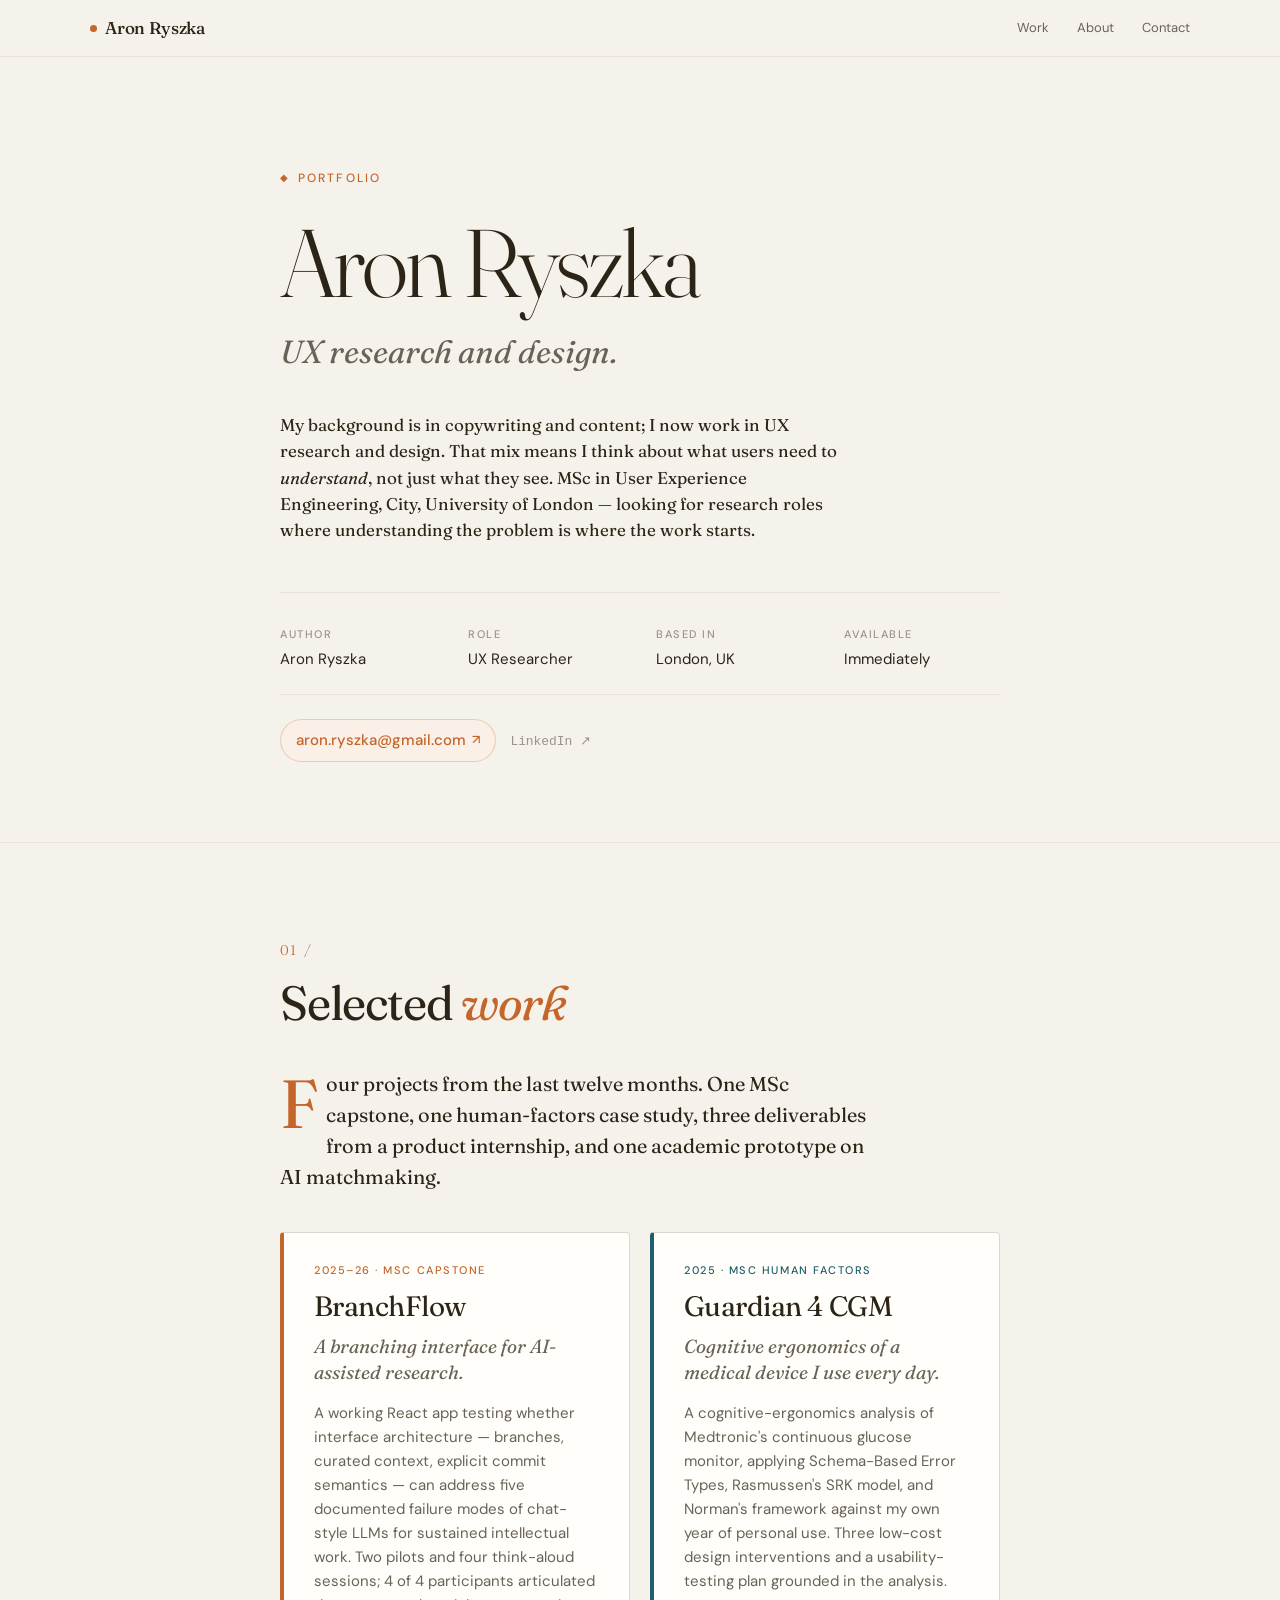
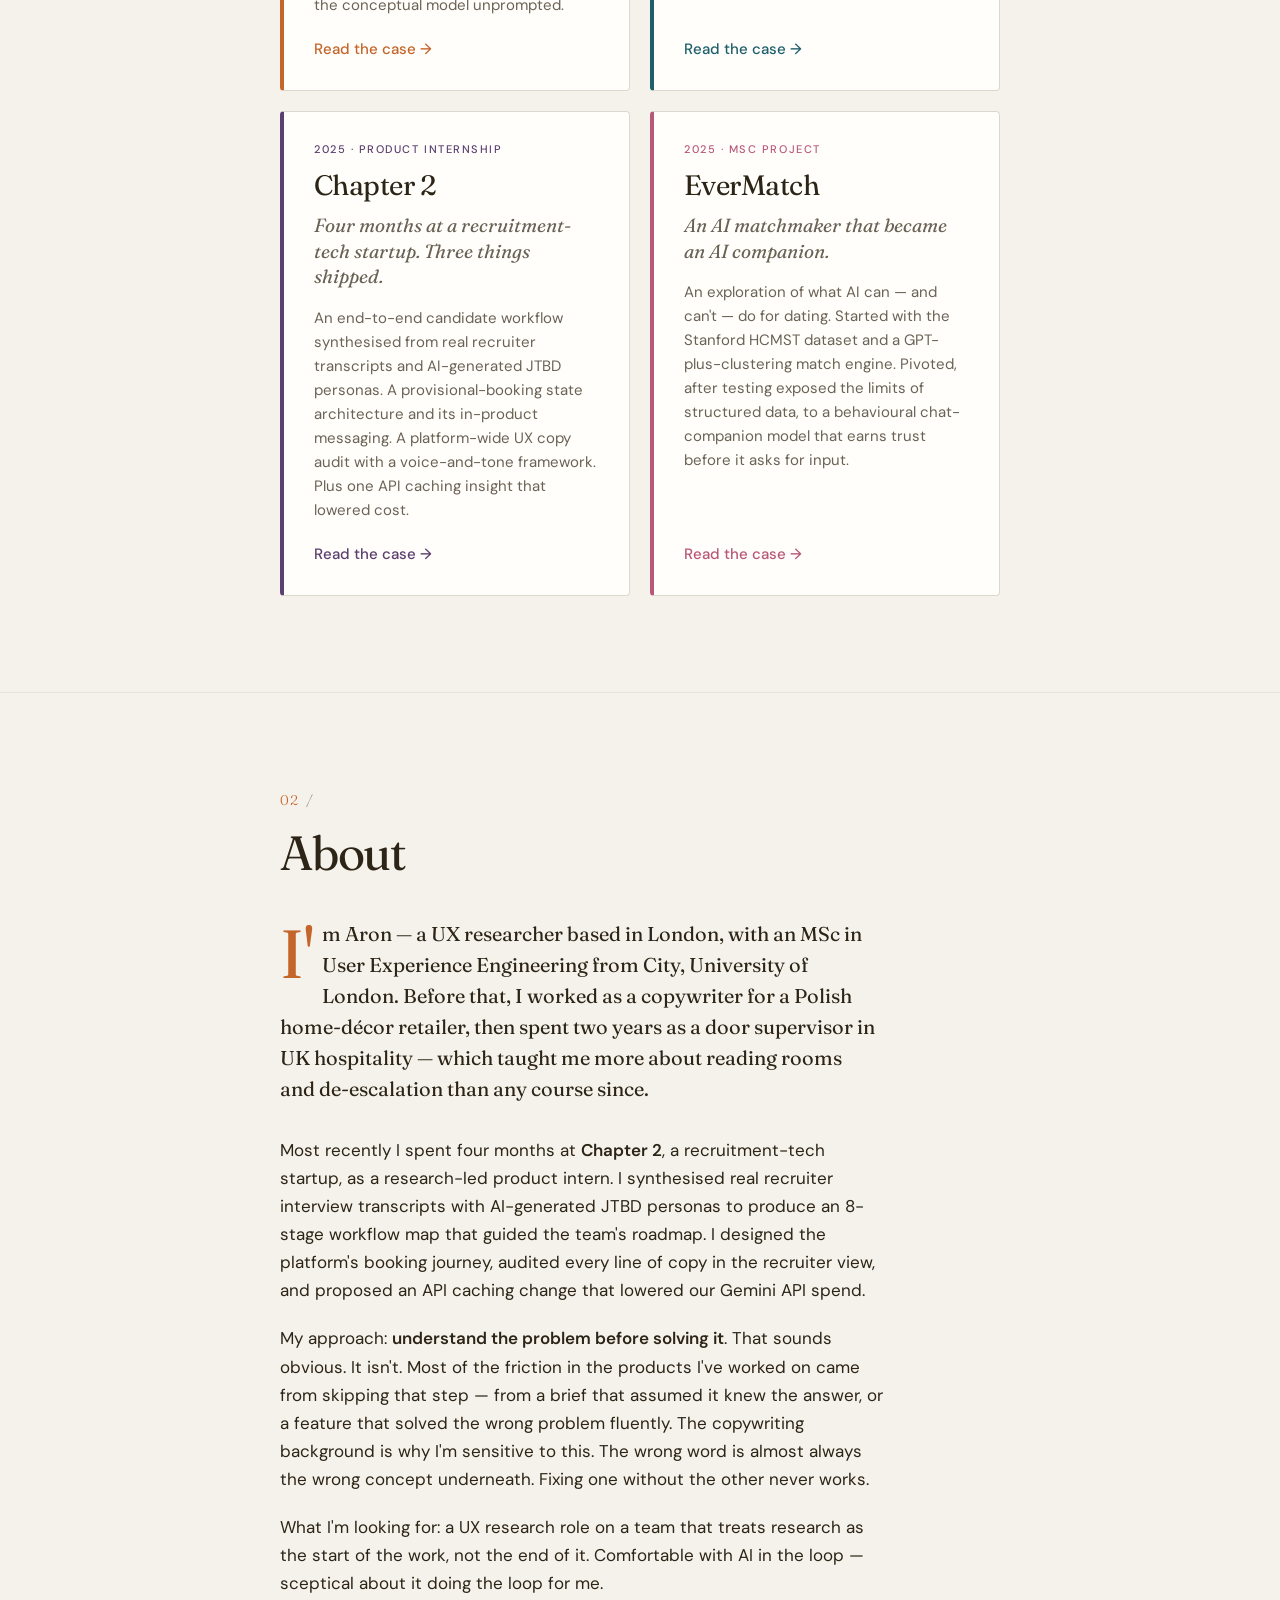
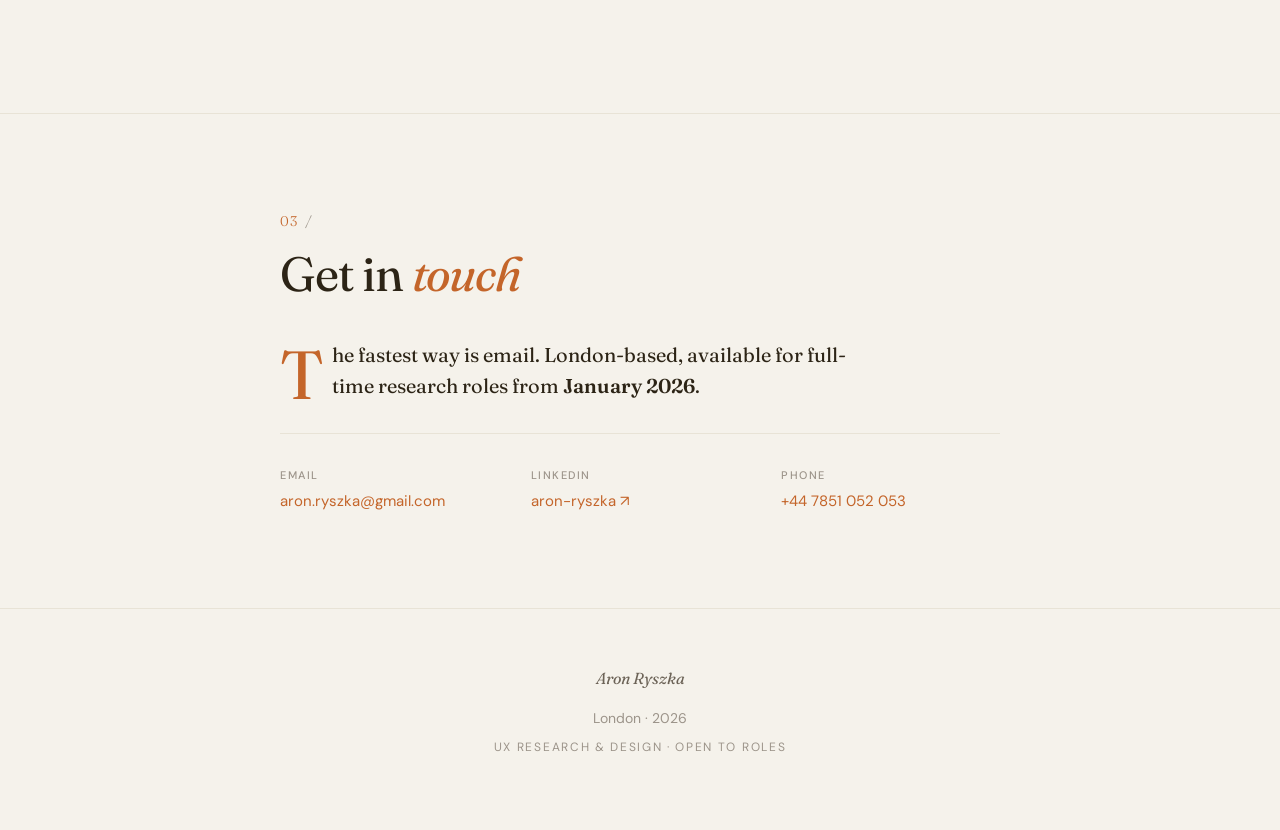
==== commit 6b6d60d3: "Targeted text edits to index.html, guardian-4.html, evermatch.html - index.html: update hero dek, le" ====
--- a/index.html
+++ b/index.html
@@ -3,8 +3,8 @@
 <head>
 <meta charset="UTF-8">
 <meta name="viewport" content="width=device-width, initial-scale=1.0">
-<title>BranchFlow — A branching interface for AI-assisted research</title>
-<meta name="description" content="An MSc HCI artefact investigating whether interface design alone can address five documented failure modes of chat-style LLMs for sustained intellectual work. Aron Ryszka, 2026.">
+<title>Aron Ryszka — UX Researcher</title>
+<meta name="description" content="Selected UX research and design work by Aron Ryszka — MSc UX Engineering at City, University of London, with a copywriting background. London.">
 <link rel="preconnect" href="https://fonts.googleapis.com">
 <link rel="preconnect" href="https://fonts.gstatic.com" crossorigin>
 <link href="https://fonts.googleapis.com/css2?family=DM+Sans:wght@300;400;500;600&family=Fraunces:ital,wght@0,300;0,400;0,500;0,600;1,400;1,500&display=swap" rel="stylesheet">
@@ -783,19 +783,127 @@
     font-weight: 500;
     color: var(--ink-mute);
   }
+
+
+  /* ── Project tiles (index only) ──────────────────────────────── */
+  .tiles {
+    display: grid;
+    grid-template-columns: 1fr;
+    gap: 1.25rem;
+    margin-top: 2.5rem;
+  }
+  @media (min-width: 760px) {
+    .tiles { grid-template-columns: 1fr 1fr; }
+  }
+  .tile {
+    display: flex;
+    flex-direction: column;
+    background: var(--paper);
+    border: 1px solid var(--border);
+    border-left: 4px solid var(--tile-accent);
+    border-radius: 4px;
+    padding: 1.75rem 1.875rem;
+    text-decoration: none;
+    color: inherit;
+  }
+  @media (prefers-reduced-motion: no-preference) {
+    .tile { transition: transform 180ms ease, border-left-width 180ms ease; }
+  }
+  .tile:hover {
+    transform: translateY(-2px);
+    border-left-width: 5px;
+  }
+  .tile-eyebrow {
+    font-size: 0.6875rem;
+    text-transform: uppercase;
+    letter-spacing: 0.14em;
+    color: var(--tile-accent);
+    font-weight: 500;
+    margin: 0 0 0.75rem;
+  }
+  .tile h3 {
+    font-family: var(--serif);
+    font-weight: 400;
+    font-size: 1.75rem;
+    line-height: 1.1;
+    letter-spacing: -0.02em;
+    margin: 0 0 0.75rem;
+    color: var(--ink);
+  }
+  .tile-pitch {
+    font-family: var(--serif);
+    font-style: italic;
+    font-weight: 400;
+    font-size: 1.1875rem;
+    line-height: 1.35;
+    color: var(--ink-soft);
+    margin: 0 0 1rem;
+  }
+  .tile-body {
+    font-size: 0.9375rem;
+    line-height: 1.6;
+    color: var(--ink-soft);
+    margin: 0 0 1.25rem;
+  }
+  .tile-link {
+    margin-top: auto;
+    font-family: var(--sans);
+    font-size: 0.9375rem;
+    font-weight: 500;
+    color: var(--tile-accent);
+  }
+  .tile:hover .tile-link {
+    text-decoration: underline;
+    text-underline-offset: 3px;
+  }
+  .tile:focus-visible {
+    outline: 2px solid var(--tile-accent);
+    outline-offset: 3px;
+    border-radius: 4px;
+  }
+
+  /* LinkedIn rendered as url-style link, not a pill */
+  .live-link a.live-link-url {
+    background: none;
+    border: none;
+    padding: 0;
+    border-radius: 0;
+    font-family: 'SF Mono', 'Consolas', Menlo, monospace;
+    font-size: 0.8125rem;
+    font-weight: 400;
+    color: var(--ink-mute);
+    letter-spacing: -0.005em;
+  }
+  .live-link a.live-link-url:hover {
+    background: none;
+    color: var(--accent);
+    border: none;
+  }
+
+  /* Links inside the contact meta strip */
+  .meta dd a {
+    color: var(--accent);
+    text-decoration: none;
+    transition: color 150ms ease;
+  }
+  .meta dd a:hover { color: var(--accent-deep); text-decoration: underline; text-underline-offset: 3px; }
+
+  /* Contact strip: 1 col on mobile, 3 on desktop */
+  .meta.meta-3 { grid-template-columns: 1fr; }
+  @media (min-width: 640px) {
+    .meta.meta-3 { grid-template-columns: repeat(3, 1fr); }
+  }
 </style>
 </head>
 <body>
 
 <nav class="topnav" aria-label="Page navigation">
   <div class="topnav-inner">
-    <a href="#top" class="topnav-mark">BranchFlow</a>
+    <a href="#top" class="topnav-mark">Aron Ryszka</a>
     <div class="topnav-links">
-      <a href="#gap">The gap</a>
-      <a href="#bet">Design bet</a>
-      <a href="#artefact">Artefact</a>
-      <a href="#findings">What surfaced</a>
-      <a href="#implications">Implications</a>
+      <a href="#work">Work</a>
+      <a href="#about">About</a>
+      <a href="#contact">Contact</a>
     </div>
   </div>
 </nav>
@@ -805,420 +913,152 @@
   <!-- ─── Hero ──────────────────────────────────────────────────── -->
   <header class="hero">
     <div class="container">
-      <p class="eyebrow">UX Case Study</p>
-      <h1 class="title">BranchFlow</h1>
-      <p class="dek">A branching interface for AI-assisted research.</p>
+      <p class="eyebrow">Portfolio</p>
+      <h1 class="title">Aron Ryszka</h1>
+      <p class="dek">UX research and design.</p>
       <p class="lede">
-        Chat-style interfaces predate large language models by three decades. They were designed for transactional exchange, not for sustained intellectual work. BranchFlow is an MSc artefact testing whether interface design alone — not better models — can address five documented failure modes of LLMs used for research.
+        My background is in copywriting and content; I now work in UX research and design. That mix means I think about what users need to <em>understand</em>, not just what they see. MSc in User Experience Engineering, City, University of London — looking for research roles where understanding the problem is where the work starts.
       </p>
       <dl class="meta">
         <div>
           <dt>Author</dt>
-          <dd>Aron Ryszka, 2026</dd>
+          <dd>Aron Ryszka</dd>
         </div>
         <div>
-          <dt>Format</dt>
-          <dd>MSc&nbsp;HCI artefact</dd>
+          <dt>Role</dt>
+          <dd>UX Researcher</dd>
         </div>
         <div>
-          <dt>Method</dt>
-          <dd>Research-through-design</dd>
+          <dt>Based in</dt>
+          <dd>London, UK</dd>
         </div>
         <div>
-          <dt>Built with</dt>
-          <dd>React · Gemini&nbsp;2.5 Flash</dd>
+          <dt>Available</dt>
+          <dd>Immediately</dd>
         </div>
       </dl>
       <p class="live-link">
-        <a href="https://branchingv2.vercel.app/" target="_blank" rel="noopener noreferrer">
-          Try the live app
+        <a href="mailto:aron.ryszka@gmail.com">
+          aron.ryszka@gmail.com
           <span aria-hidden="true">↗</span>
         </a>
-        <span class="live-link-url">branchingv2.vercel.app</span>
+        <a class="live-link-url" href="https://www.linkedin.com/in/aron-ryszka/" target="_blank" rel="noopener noreferrer">LinkedIn ↗</a>
       </p>
     </div>
   </header>
 
-  <!-- ─── 1. The gap ────────────────────────────────────────────── -->
-  <section id="gap">
+  <!-- ─── 1. Selected work ──────────────────────────────────────── -->
+  <section id="work">
     <div class="container">
       <div class="section-head">
         <p class="section-num">01</p>
-        <h2 class="section-title">The gap chat <em>doesn't</em> close</h2>
+        <h2 class="section-title">Selected <em>work</em></h2>
       </div>
 
       <div class="prose">
         <p class="lead">
-          Researchers, academic writers, and knowledge workers increasingly run early-stage thinking through LLMs — secondary research, exploratory writing, sensemaking. The interface they do it inside was never designed for that work. Five failure modes are now documented in the literature:
+          Four projects from the last twelve months. One MSc capstone, one human-factors case study, three deliverables from a product internship, and one academic prototype on AI matchmaking.
         </p>
-
-        <ol class="failures">
-          <li>
-            <strong>Multi-turn drift</strong>
-            <span>Performance drops roughly 39% across generation tasks when models move from single- to multi-turn settings. When a model takes a wrong turn, it doesn't recover. <span class="cite">(Laban et al., 2025)</span></span>
-          </li>
-          <li>
-            <strong>Context loss</strong>
-            <span>Earlier turns are forgotten as conversations grow. Quality degrades; the model repeats itself, then contradicts itself. Long-context windows help, they don't fix it. <span class="cite">(Chhikara et al., 2025)</span></span>
-          </li>
-          <li>
-            <strong>Reduced cognitive depth</strong>
-            <span>Students using LLMs report lower cognitive load but produce lower-quality reasoning. Outsourcing the thinking thins the thinking. <span class="cite">(Stadler, Bannert &amp; Sailer, 2024)</span></span>
-          </li>
-          <li>
-            <strong>Metacognitive demands</strong>
-            <span>LLMs impose constant, unaddressed demands on the user — provenance, accuracy, confidence, integration — and the chat interface gives no support for any of them. <span class="cite">(Tankelevitch et al., 2024)</span></span>
-          </li>
-          <li>
-            <strong>Loss of contextual richness</strong>
-            <span>AI summaries strip out historical trajectory, sociocultural framing, theoretical underpinnings — the very things that make scholarship scholarly.</span>
-          </li>
-        </ol>
-
+      </div>
+
+      <div class="tiles">
+        <a class="tile" style="--tile-accent:#C4652A;" href="/branchflow.html" aria-label="Read the BranchFlow case study">
+          <p class="tile-eyebrow">2025–26 · MSc Capstone</p>
+          <h3>BranchFlow</h3>
+          <p class="tile-pitch">A branching interface for AI-assisted research.</p>
+          <p class="tile-body">A working React app testing whether interface architecture — branches, curated context, explicit commit semantics — can address five documented failure modes of chat-style LLMs for sustained intellectual work. Two pilots and four think-aloud sessions; 4 of 4 participants articulated the conceptual model unprompted.</p>
+          <span class="tile-link">Read the case →</span>
+        </a>
+
+        <a class="tile" style="--tile-accent:#1F5F6B;" href="/guardian-4.html" aria-label="Read the Guardian 4 CGM case study">
+          <p class="tile-eyebrow">2025 · MSc Human Factors</p>
+          <h3>Guardian 4 CGM</h3>
+          <p class="tile-pitch">Cognitive ergonomics of a medical device I use every day.</p>
+          <p class="tile-body">A cognitive-ergonomics analysis of Medtronic's continuous glucose monitor, applying Schema-Based Error Types, Rasmussen's SRK model, and Norman's framework against my own year of personal use. Three low-cost design interventions and a usability-testing plan grounded in the analysis.</p>
+          <span class="tile-link">Read the case →</span>
+        </a>
+
+        <a class="tile" style="--tile-accent:#5B3F6E;" href="/chapter-2.html" aria-label="Read the Chapter 2 internship case study">
+          <p class="tile-eyebrow">2025 · Product Internship</p>
+          <h3>Chapter 2</h3>
+          <p class="tile-pitch">Four months at a recruitment-tech startup. Three things shipped.</p>
+          <p class="tile-body">An end-to-end candidate workflow synthesised from real recruiter transcripts and AI-generated JTBD personas. A provisional-booking state architecture and its in-product messaging. A platform-wide UX copy audit with a voice-and-tone framework. Plus one API caching insight that lowered cost.</p>
+          <span class="tile-link">Read the case →</span>
+        </a>
+
+        <a class="tile" style="--tile-accent:#B85878;" href="/evermatch.html" aria-label="Read the EverMatch case study">
+          <p class="tile-eyebrow">2025 · MSc Project</p>
+          <h3>EverMatch</h3>
+          <p class="tile-pitch">An AI matchmaker that became an AI companion.</p>
+          <p class="tile-body">An exploration of what AI can — and can't — do for dating. Started with the Stanford HCMST dataset and a GPT-plus-clustering match engine. Pivoted, after testing exposed the limits of structured data, to a behavioural chat-companion model that earns trust before it asks for input.</p>
+          <span class="tile-link">Read the case →</span>
+        </a>
+      </div>
+    </div>
+  </section>
+
+  <!-- ─── 2. About ──────────────────────────────────────────────── -->
+  <section id="about">
+    <div class="container">
+      <div class="section-head">
+        <p class="section-num">02</p>
+        <h2 class="section-title">About</h2>
+      </div>
+
+      <div class="prose">
+        <p class="lead">
+          I'm Aron — a UX researcher based in London, with an MSc in User Experience Engineering from City, University of London. Before that, I worked as a copywriter for a Polish home-décor retailer, then spent two years as a door supervisor in UK hospitality — which taught me more about reading rooms and de-escalation than any course since.
+        </p>
         <p>
-          BranchFlow directly addresses problems 1, 2 and 4 through architecture, and partly addresses 3 and 5 through interface affordances. What follows is the design bet, the artefact, and what testing did — and did not — confirm.
+          Most recently I spent four months at <strong>Chapter 2</strong>, a recruitment-tech startup, as a research-led product intern. I synthesised real recruiter interview transcripts with AI-generated JTBD personas to produce an 8-stage workflow map that guided the team's roadmap. I designed the platform's booking journey, audited every line of copy in the recruiter view, and proposed an API caching change that lowered our Gemini API spend.
+        </p>
+        <p>
+          My approach: <strong>understand the problem before solving it</strong>. That sounds obvious. It isn't. Most of the friction in the products I've worked on came from skipping that step — from a brief that assumed it knew the answer, or a feature that solved the wrong problem fluently. The copywriting background is why I'm sensitive to this. The wrong word is almost always the wrong concept underneath. Fixing one without the other never works.
+        </p>
+        <p>
+          What I'm looking for: a UX research role on a team that treats research as the start of the work, not the end of it. Comfortable with AI in the loop — sceptical about it doing the loop for me.
         </p>
       </div>
     </div>
   </section>
 
-  <!-- ─── 2. The design bet ────────────────────────────────────── -->
-  <section id="bet">
-    <div class="container-wide">
-      <div class="container" style="width:100%; padding:0; margin:0;">
-        <div class="section-head">
-          <p class="section-num">02</p>
-          <h2 class="section-title">The design <em>bet</em></h2>
+  <!-- ─── 3. Contact ────────────────────────────────────────────── -->
+  <section id="contact">
+    <div class="container">
+      <div class="section-head">
+        <p class="section-num">03</p>
+        <h2 class="section-title">Get in <em>touch</em></h2>
+      </div>
+
+      <div class="prose">
+        <p class="lead">
+          The fastest way is email. London-based, available for full-time research roles from <strong>January 2026</strong>.
+        </p>
+      </div>
+
+      <dl class="meta meta-3">
+        <div>
+          <dt>Email</dt>
+          <dd><a href="mailto:aron.ryszka@gmail.com">aron.ryszka@gmail.com</a></dd>
         </div>
-
-        <div class="prose">
-          <p class="lead">
-            Once learned, branching architecture and explicit commit semantics reduce sustained cognitive load by externalising state the user's working memory can't hold. That is the hypothesis. It rests on four design propositions.
-          </p>
+        <div>
+          <dt>LinkedIn</dt>
+          <dd><a href="https://www.linkedin.com/in/aron-ryszka/" target="_blank" rel="noopener noreferrer">aron-ryszka ↗</a></dd>
         </div>
-      </div>
-
-      <div class="props">
-        <article>
-          <div class="prop-num">i.</div>
-          <h3>Architectural isolation</h3>
-          <p>Exploration happens in branches, sandboxed from the confirmed knowledge base. If drift happens, it can't pollute upstream work.</p>
-        </article>
-        <article>
-          <div class="prop-num">ii.</div>
-          <h3>Curated context</h3>
-          <p>Only user-confirmed findings ship to the model. No full-history prompting, no growing context window, no implicit memory.</p>
-        </article>
-        <article>
-          <div class="prop-num">iii.</div>
-          <h3>Explicit commit semantics</h3>
-          <p>Promoting model output into the main set requires a deliberate user action. Adopting the AI's words is a choice, not a default.</p>
-        </article>
-        <article>
-          <div class="prop-num">iv.</div>
-          <h3>Goal-relationship visibility</h3>
-          <p>Research questions sit above findings; conclusions link back to them; the AI semantically assesses coverage. Goals stay visible while you work.</p>
-        </article>
-      </div>
+        <div>
+          <dt>Phone</dt>
+          <dd><a href="tel:+447851052053">+44 7851 052 053</a></dd>
+        </div>
+      </dl>
     </div>
   </section>
 
-  <!-- ─── 3. The artefact ──────────────────────────────────────── -->
-  <section id="artefact">
-    <div class="container-wide">
-      <div class="container" style="width:100%; padding:0; margin:0;">
-        <div class="section-head">
-          <p class="section-num">03</p>
-          <h2 class="section-title">The artefact</h2>
-        </div>
-
-        <div class="prose">
-          <p class="lead">
-            BranchFlow is a single-page React app backed by a serverless LLM proxy. The working surface is three panels. The model on the right of every interaction is Gemini 2.5 Flash. The architecture, more than the UI, carries the design's argument.
-          </p>
-
-          <p>
-            <strong>Left panel:</strong> branches and subbranches — exploratory sandboxes off any finding.
-            <strong>Centre panel:</strong> confirmed findings, grouped by topic, with research questions above and source upload alongside.
-            <strong>Right panel:</strong> a detail surface that opens on click — references, scope tags, reasoning trace, and the option to challenge or branch from a finding.
-          </p>
-
-          <p>
-            The core loop is <strong>Finding → Branch → Conclusion</strong>. Findings are confirmed atoms of knowledge. Branches are sandboxes for investigating or challenging a finding. Conclusions synthesise multiple findings against a research question and are AI-routed to the question they best answer.
-          </p>
-        </div>
-      </div>
-
-      <figure class="figure live-preview">
-        <div class="browser-frame">
-          <div class="browser-bar">
-            <span class="browser-dots" aria-hidden="true">
-              <i></i><i></i><i></i>
-            </span>
-            <span class="browser-url">
-              <span class="browser-url-protocol">https://</span>branchingv2.vercel.app
-            </span>
-            <a href="https://branchingv2.vercel.app/" target="_blank" rel="noopener noreferrer" class="browser-open">
-              Open in new tab <span aria-hidden="true">↗</span>
-            </a>
-          </div>
-          <div class="browser-viewport">
-            <a href="https://branchingv2.vercel.app/" target="_blank" rel="noopener noreferrer" class="browser-viewport-link" aria-label="Open BranchFlow in a new tab">
-              <img src="[data-uri]"
-                   alt="The BranchFlow project workspace, showing the Algorithmic Bias in Hiring research project: branches on the left (one current, one stale), research questions and sources in the centre, conclusions cards beneath, and an open branch detail panel on the right with a staleness warning and the Save as finding button."
-                   class="browser-fallback"
-                   width="3022" height="1588"
-                  >
-            </a>
-          </div>
-        </div>
-        <figcaption>
-          The live working surface, showing a research project on algorithmic hiring bias. The branch detail panel on the right is mid-conversation, with the amber staleness banner flagging that <em>Node 4</em> (Explainability gap) was added to the main set after this branch was created. The reader can <a href="https://branchingv2.vercel.app/" target="_blank" rel="noopener noreferrer">open the live app</a> to try the Finding → Branch → Conclusion loop directly.
-        </figcaption>
-      </figure>
-
-      <div class="container" style="width:100%; padding:0; margin:0;">
-        <div class="prose">
-          <p>
-            Two architectural commitments are encoded in code rather than copy, so they hold when the UI is redrawn:
-          </p>
-        </div>
-
-        <div class="commitments">
-          <article class="commitment">
-            <div class="commitment-label">Architectural commitment · I</div>
-            <h3>The AI proposes, it never mutates</h3>
-            <p>When the model wants to add, edit, merge, or archive a finding, it returns a <code>[PROPOSED_ACTIONS]</code> block alongside its prose. The proposal renders as an Apply / Dismiss card under the message.</p>
-            <p>Only the user's Apply click invokes the underlying handler. Apply / Dismiss is the structural answer to metacognitive monitoring: you don't have to police the AI, because it can't write to the record without you.</p>
-          </article>
-          <article class="commitment">
-            <div class="commitment-label">Architectural commitment · II</div>
-            <h3>Only confirmed findings ship to the model</h3>
-            <p>Drafts are invisible to the AI until you confirm them. Branches inherit the main knowledge base on entry, but their conversation history is sandboxed — branch chats don't leak into the main, and a branch shares its history only with its explicit children.</p>
-            <p>The result: a curated, user-authored memory layer instead of full-history prompting or external memory infrastructure.</p>
-          </article>
-        </div>
-
-        <div class="prose" style="margin-top: 2.5rem;">
-          <p>
-            <strong>On staleness.</strong> Editing one part of a project would, in a deterministic system, cascade through downstream branches. LLM outputs aren't deterministic, so re-running automatically would replace the user's interpretive work with a different roll of the dice. BranchFlow marks affected branches as <em>stale</em> instead, with a message describing what changed. The user decides whether to re-investigate. This is the central edit-propagation move: refuse to automate what only the user can judge.
-          </p>
-        </div>
-      </div>
-    </div>
-  </section>
-
-  <!-- ─── 4. How I tested it ───────────────────────────────────── -->
-  <section id="testing">
-    <div class="container">
-      <div class="section-head">
-        <p class="section-num">04</p>
-        <h2 class="section-title">How I tested it</h2>
-      </div>
-
-      <div class="prose">
-        <p class="lead">
-          Research-through-design (Zimmerman, Forlizzi &amp; Evenson, 2007) across four phases: competitive analysis, concept design, prototype, evaluation. The prototype was supposed to be a Figma deck. It became a working React app on Vercel.
-        </p>
-
-        <p>
-          The design propositions hinge on how users react to <em>real</em> model behaviour — latency, refusal, partial coherence, stochastic phrasing. A static prototype would have produced cleaner data about a less honest object, so the prototype was extended into a working application integrated with Gemini 2.5 Flash via a Vercel serverless proxy. The cost was less time for evaluation.
-        </p>
-
-        <p>
-          Evaluation ran in two stages: one expert pilot, which served as a formative gate (it drove the terminology migration from <em>node</em> to <em>finding</em> and the introduction of the onboarding tour); then five unmoderated remote think-aloud sessions on the post-onboarding build. Four were valid. One was excluded for protocol non-compliance and kept as a methodological finding.
-        </p>
-
-        <p>
-          Mean SUS across <em>n</em>&nbsp;=&nbsp;4 was <strong>60.0 (range 45–80)</strong>, below the 68-point industry mean (Bangor et al., 2008). With four participants and a novel interface in a single sub-hour session, SUS is framed here as a sanity check, not as evidence. The qualitative data carries the weight.
-        </p>
-      </div>
-    </div>
-  </section>
-
-  <!-- ─── 5. What surfaced ─────────────────────────────────────── -->
-  <section id="findings">
-    <div class="container">
-      <div class="section-head">
-        <p class="section-num">05</p>
-        <h2 class="section-title">What <em>surfaced</em></h2>
-      </div>
-
-      <div class="prose">
-        <p class="lead">
-          Reflexive thematic analysis (Braun &amp; Clarke, 2019) across four transcripts produced thirty inductive codes, clustered through affinity mapping into seven themes. The strongest signal arrived early and unprompted.
-        </p>
-      </div>
-
-      <aside class="hero-stat">
-        <p class="stat-num">4<span>of</span>4</p>
-        <p class="stat-label">participants spontaneously articulated the Finding · Branch · Conclusion model — without prompting, in their own words.</p>
-      </aside>
-
-      <div class="prose">
-        <p>
-          P2 called branches <em>"pillars of the project."</em> P1: <em>"like a different file or notebook."</em> P3: <em>"a theory… until you actually test it."</em> This is the design's largest conceptual achievement and the foundation everything else sits on. Beyond it, the themes split into five that travel beyond BranchFlow:
-        </p>
-      </div>
-
-      <div class="themes">
-
-        <article class="theme">
-          <div class="theme-head">
-            <h3>Conceptual clarity is not operational clarity</h3>
-            <span class="severity major">Major</span>
-          </div>
-          <p>
-            Participants who understood the model perfectly could still get blocked at the verb surface. "Save," "Confirm," "Promote," "Suggest" — the analysis-to-main promotion path uses <em>Suggest findings</em>, which reads as redundant for findings already visible on screen.
-          </p>
-          <blockquote class="quote">
-            "Why do I have to <em>suggest</em> another finding within a finding?"
-            <cite>— P1</cite>
-          </blockquote>
-          <p>
-            The transferable insight is the <strong>separability</strong>: concept-clarity work and verb-surface work are different design problems, and one can succeed while the other fails. The literature on AI interfaces does not currently treat this as its own dimension.
-          </p>
-        </article>
-
-        <article class="theme">
-          <div class="theme-head">
-            <h3>Trust runs through provenance — and refusal is part of the product</h3>
-            <span class="severity major">Major</span>
-          </div>
-          <p>
-            Participants wanted a visible evidence chain: <em>where did this claim come from?</em> Citation metadata exists in branches but surfaces inconsistently across views. The counter-finding pushed back on a common product assumption:
-          </p>
-          <blockquote class="quote">
-            "I like that the AI kept saying there was no data for my question."
-            <cite>— P3</cite>
-          </blockquote>
-          <p>
-            When the model <em>refused</em> rather than fabricating, trust increased. The conventional design assumption is that the AI should always answer; this finding inverts it. Refusal with rationale is a product feature, not a degradation.
-          </p>
-        </article>
-
-        <article class="theme">
-          <div class="theme-head">
-            <h3>Mental models can mismatch silently</h3>
-            <span class="severity critical">Critical</span>
-          </div>
-          <p>
-            The dataset task asked participants to bring a CSV into the project. The "Sources" affordance rejected it — CSVs route to "Analysis" instead. Three of four participants got stuck.
-          </p>
-          <blockquote class="quote">
-            "I could not upload a CSV here."
-            <cite>— P1</cite>
-          </blockquote>
-          <p>
-            A Norman-style mapping failure: the user model says <em>source for my research → Sources</em>; the system model says <em>CSV → Analysis</em>. The generalisable implication: whenever the user and the system disagree about where something belongs, the interface needs a designed reconciliation path — a redirect, a tooltip, a route — not a silent rejection.
-          </p>
-        </article>
-
-        <article class="theme">
-          <div class="theme-head">
-            <h3>Onboarding lands the primitives, not the joins</h3>
-            <span class="severity moderate">Moderate</span>
-          </div>
-          <p>
-            Cross-referencing the pilot (no onboarding) against the main study confirmed that the tour resolves first-contact terminology confusion — nobody in the main study asked what a Finding was. But the tour teaches what objects <em>are</em>, not how to stitch them together.
-          </p>
-          <blockquote class="quote">
-            "I did not know how to integrate more knowledge to ask a different kind of question."
-            <cite>— P3</cite>
-          </blockquote>
-          <p>
-            Three separate tours — dashboard, new-project, project workspace — read as restarts rather than one continuous flow. Onboarding designs that teach primitives well still need to teach the joins between them, especially in tool surfaces with multiple modes.
-          </p>
-        </article>
-
-        <article class="theme">
-          <div class="theme-head">
-            <h3>The fifth participant was a method, not a person</h3>
-            <span class="severity moderate">Method</span>
-          </div>
-          <p>
-            P5 skipped the onboarding tour and never opened the Analysis tab — both explicitly required by the brief. Their session was excluded from analysis but kept as a methodological finding: unmoderated remote testing cannot enforce protocol. A 1-in-5 non-compliance rate is not generalisable from this sample, but it's enough to over-recruit by at least 20% in any follow-up, and to add a brief synchronous orientation before the next study.
-          </p>
-        </article>
-
-      </div>
-    </div>
-  </section>
-
-  <!-- ─── 6. Design implications ───────────────────────────────── -->
-  <section id="implications">
-    <div class="container">
-      <div class="section-head">
-        <p class="section-num">06</p>
-        <h2 class="section-title">Design implications</h2>
-      </div>
-
-      <div class="prose">
-        <p class="lead">
-          Five generalisable lessons for AI research tools, in order of evidential confidence.
-        </p>
-
-        <ol class="impl">
-          <li>
-            <strong>The conceptual model is a primary design lever.</strong>
-            <span>Naming the canonical objects (Finding, Branch, Conclusion) clearly enough that users articulate the model in their own words is more valuable than any single feature. <em>4/4 evidence.</em></span>
-          </li>
-          <li>
-            <strong>AI refusal belongs in the product.</strong>
-            <span>Visible refusal with rationale builds trust faster than confident-sounding answers. The product question becomes: when should the model decline, and how does it show that — not just <em>how do we minimise refusals?</em></span>
-          </li>
-          <li>
-            <strong>Treat conceptual clarity and operational clarity as separable problems.</strong>
-            <span>A user who understands what something <em>is</em> can still be stuck on what to <em>click</em>. Once primitives have landed, verb consistency across the product is a higher-leverage intervention than further conceptual elaboration.</span>
-          </li>
-          <li>
-            <strong>AI state must be visible at all times.</strong>
-            <span>When the model is silent, users assume the click failed and try again. Loading state, refusal state, citation state, source state — none of these can be optional. Silence reads as failure.</span>
-          </li>
-          <li>
-            <strong>Mental-model mismatches need designed reconciliation paths.</strong>
-            <span>When the user wants to put a CSV into "Sources" and the system routes CSVs to "Analysis," the interface needs to acknowledge the user's intent and redirect — not silently reject. This generalises far beyond file uploads.</span>
-          </li>
-        </ol>
-      </div>
-    </div>
-  </section>
-
-  <!-- ─── 7. What's next + reflection ──────────────────────────── -->
-  <section id="next">
-    <div class="container">
-      <div class="section-head">
-        <p class="section-num">07</p>
-        <h2 class="section-title">What this study <em>couldn't</em> answer</h2>
-      </div>
-
-      <div class="prose">
-        <p class="lead">
-          The design's core cognitive claim — that branching plus commit semantics reduces sustained cognitive load — was not tested by this study, and could not have been. A single-session first-encounter evaluation can confirm that the conceptual model is learnable. It cannot distinguish germane schema acquisition from extraneous surface learning.
-        </p>
-
-        <blockquote class="quote">
-          "Like studying for an exam to use it in practice."
-          <cite>— P4</cite>
-        </blockquote>
-
-        <p>
-          The principal next step is a two-week longitudinal A/B study (<em>n</em>&nbsp;≥&nbsp;8) with a linear-chat baseline, NASA-TLX measured at first use and again after sustained use, within-participant design. Methodological infrastructure: a brief synchronous orientation to mitigate the P5 case, event instrumentation in the codebase to capture time-on-task and click paths, and a second coder for the thematic analysis. None of this is novel; the present study should have done it.
-        </p>
-
-        <p>
-          The most consequential learning, though, is methodological and not about the artefact at all: <em>the design is what is being investigated, not the artefact</em>. For research-through-design, interface decisions matter more than implementation polish, and the role of pilot feedback is to drive design iteration before code investment. The decision to extend the Figma prototype into a working React app was correct, but it was made late — and that timing cost evaluation depth. Were I starting again, the working prototype would exist before the first formative session, not after it.
-        </p>
-      </div>
-    </div>
-  </section>
-
 </main>
 
 <footer>
-  <p class="mark">BranchFlow</p>
-  <p>Aron Ryszka · 2026</p>
-  <p class="colophon">MSc HCI artefact · Research-through-design</p>
+  <p class="mark">Aron Ryszka</p>
+  <p>London · 2026</p>
+  <p class="colophon">UX Research &amp; Design · Open to roles</p>
 </footer>
 
 </body>
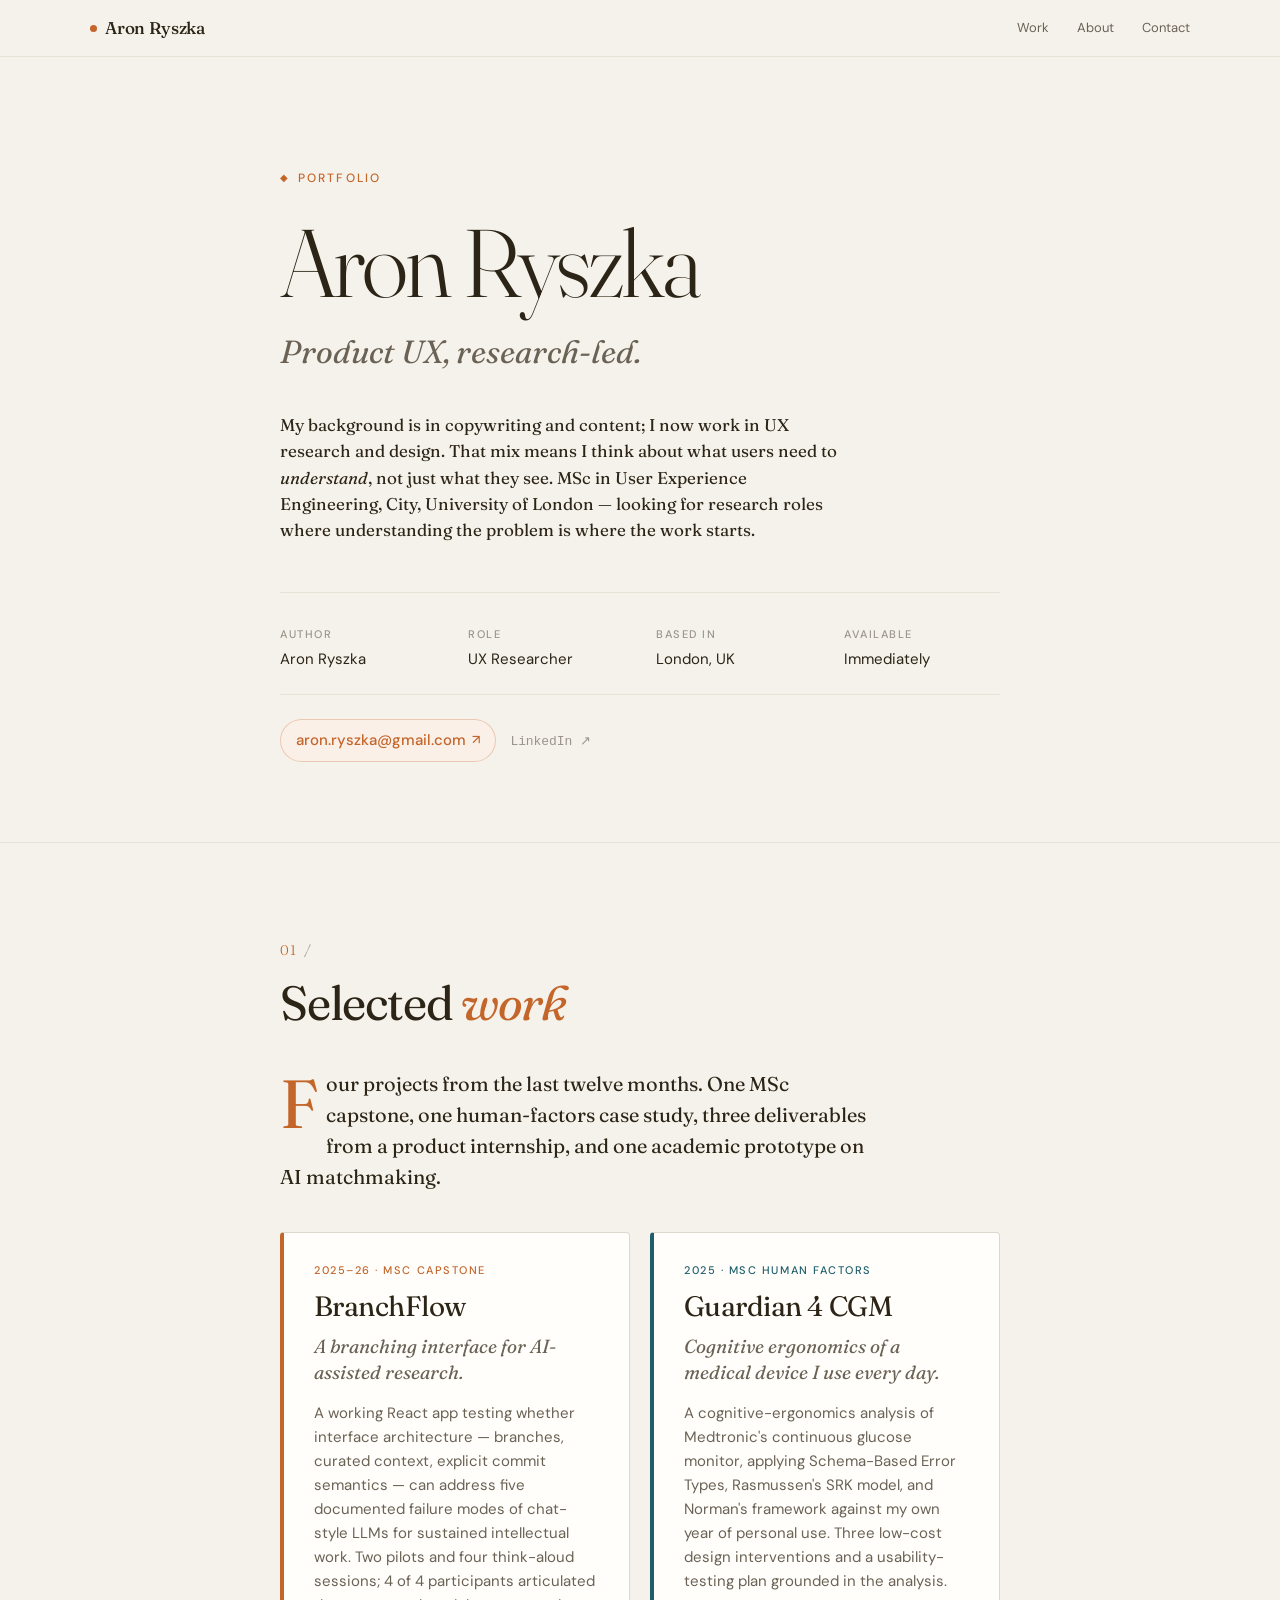
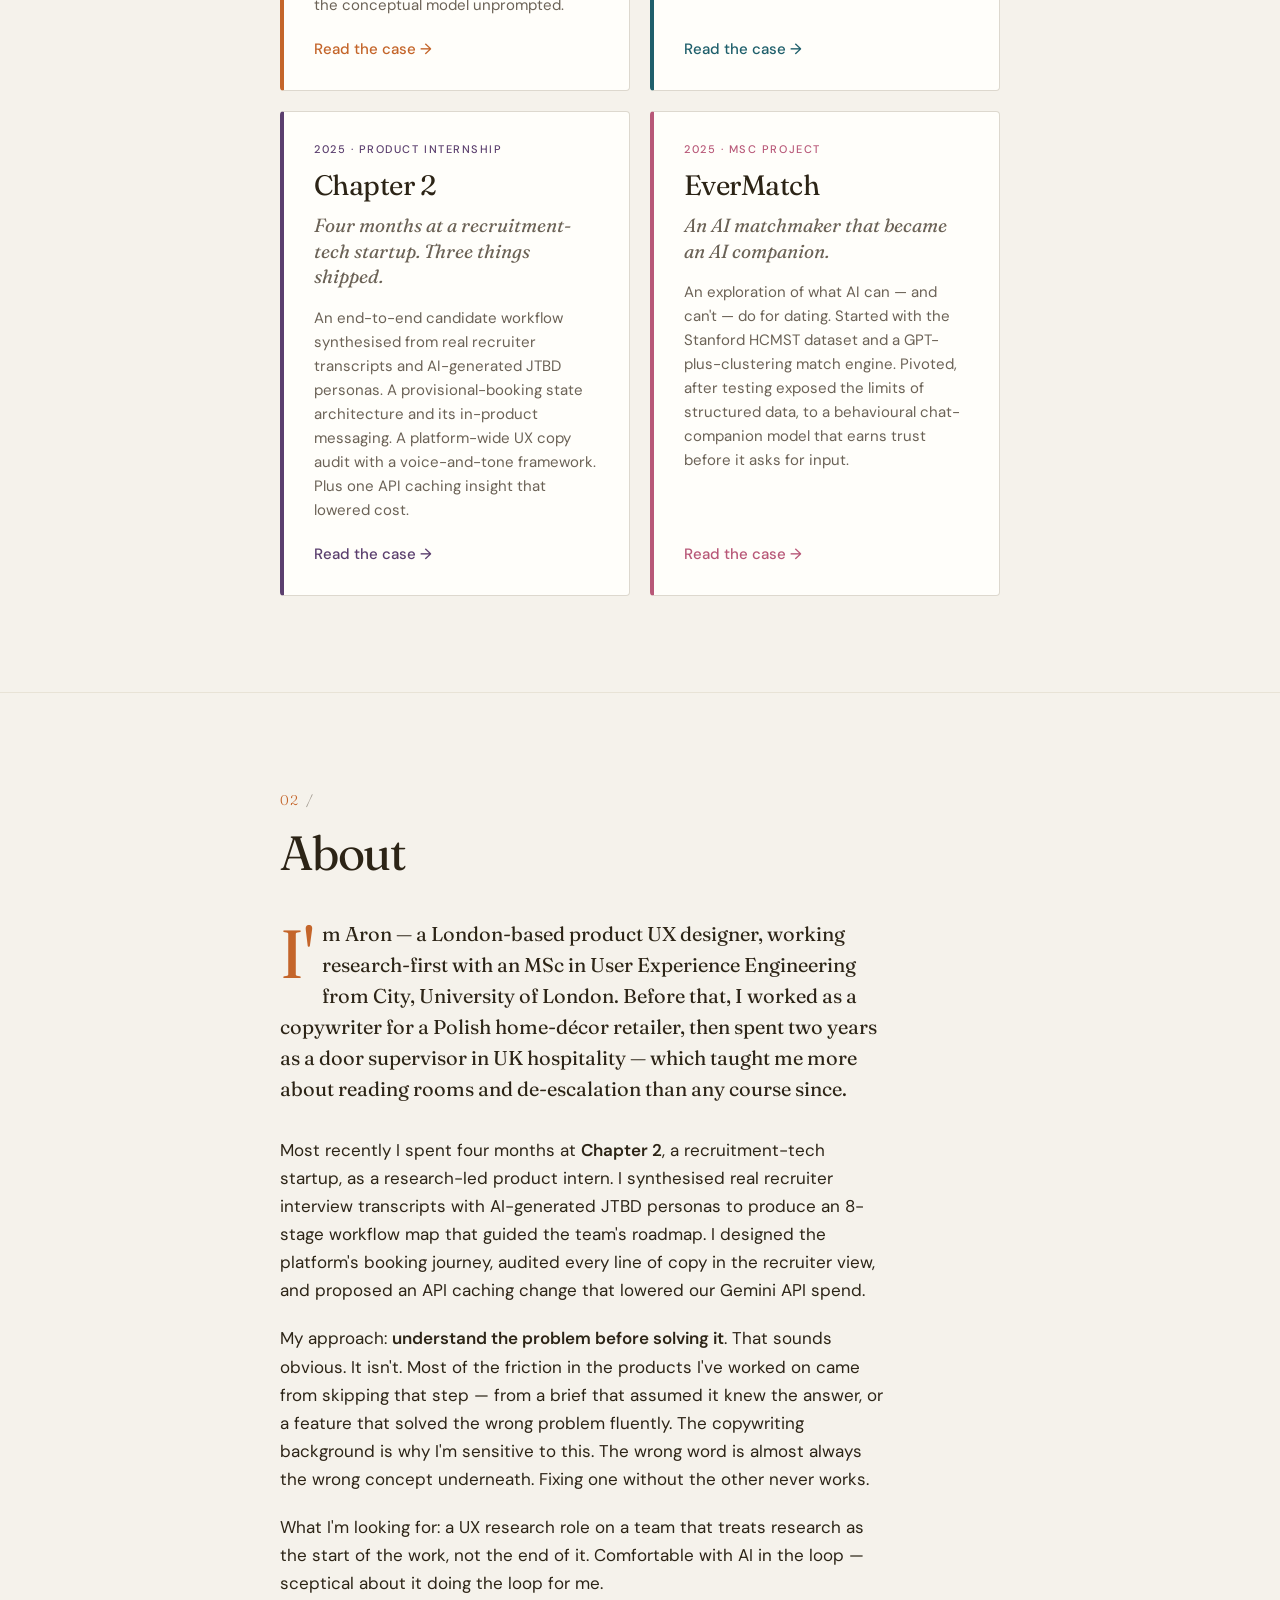
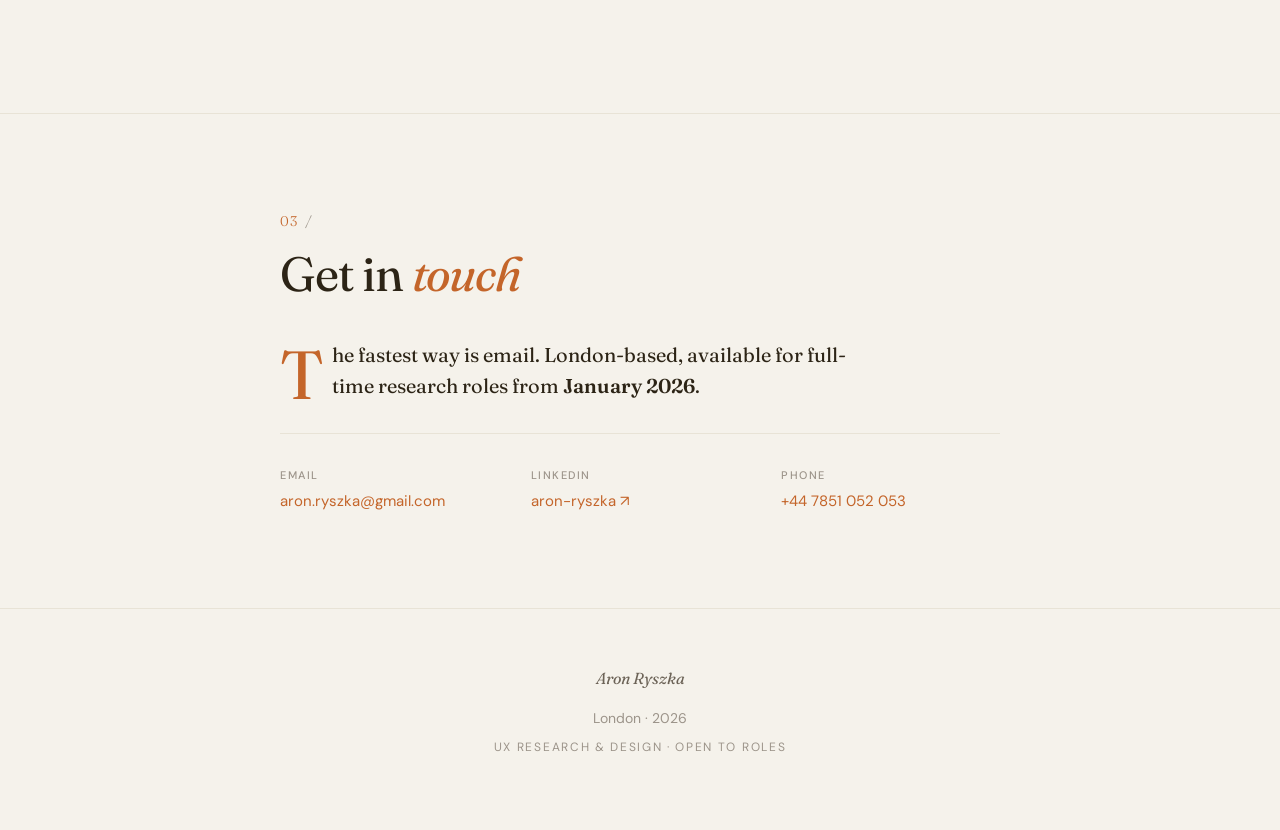
==== commit ad4c3b00: "Round 1 redesign: BranchFlow sidebar/summary-card + index.html positioning branchflow.html: - Add IB" ====
--- a/index.html
+++ b/index.html
@@ -915,7 +915,7 @@
     <div class="container">
       <p class="eyebrow">Portfolio</p>
       <h1 class="title">Aron Ryszka</h1>
-      <p class="dek">UX research and design.</p>
+      <p class="dek">Product UX, research-led.</p>
       <p class="lede">
         My background is in copywriting and content; I now work in UX research and design. That mix means I think about what users need to <em>understand</em>, not just what they see. MSc in User Experience Engineering, City, University of London — looking for research roles where understanding the problem is where the work starts.
       </p>
@@ -1007,7 +1007,7 @@
 
       <div class="prose">
         <p class="lead">
-          I'm Aron — a UX researcher based in London, with an MSc in User Experience Engineering from City, University of London. Before that, I worked as a copywriter for a Polish home-décor retailer, then spent two years as a door supervisor in UK hospitality — which taught me more about reading rooms and de-escalation than any course since.
+          I'm Aron — a London-based product UX designer, working research-first with an MSc in User Experience Engineering from City, University of London. Before that, I worked as a copywriter for a Polish home-décor retailer, then spent two years as a door supervisor in UK hospitality — which taught me more about reading rooms and de-escalation than any course since.
         </p>
         <p>
           Most recently I spent four months at <strong>Chapter 2</strong>, a recruitment-tech startup, as a research-led product intern. I synthesised real recruiter interview transcripts with AI-generated JTBD personas to produce an 8-stage workflow map that guided the team's roadmap. I designed the platform's booking journey, audited every line of copy in the recruiter view, and proposed an API caching change that lowered our Gemini API spend.
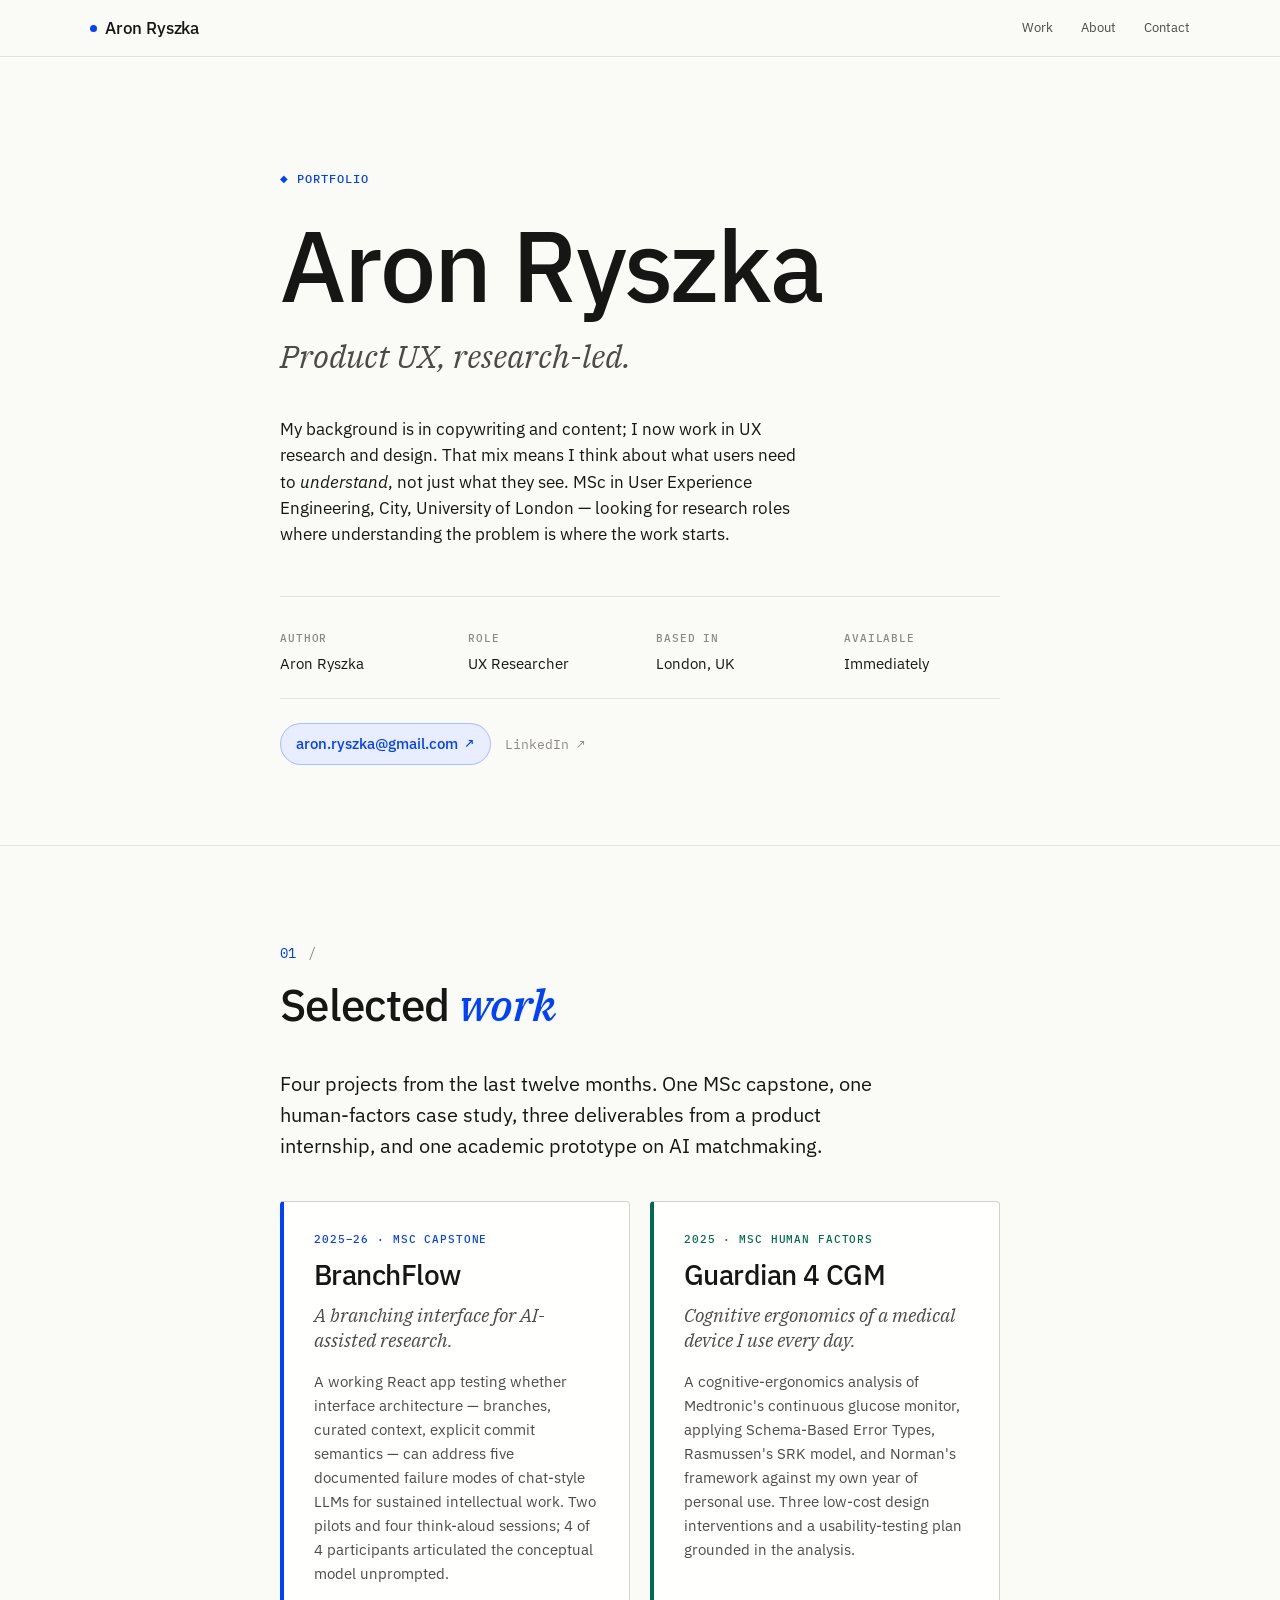
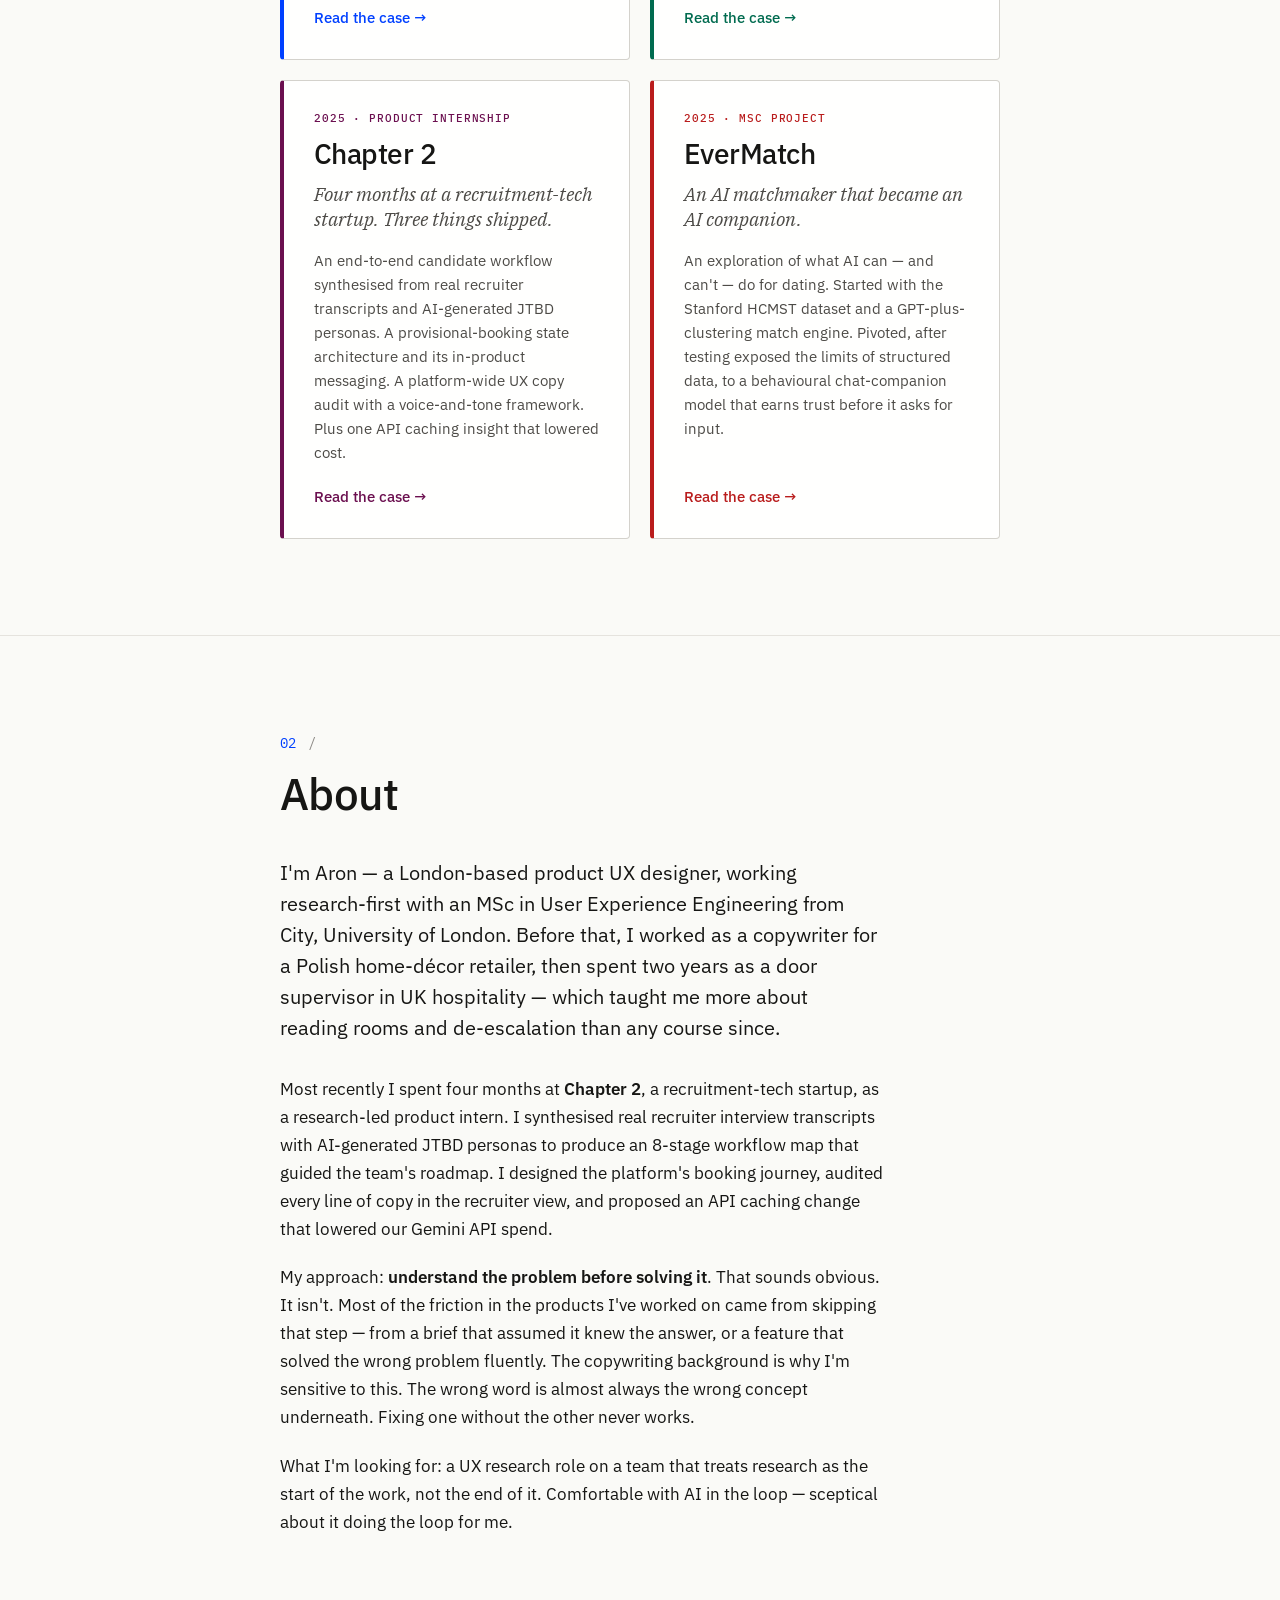
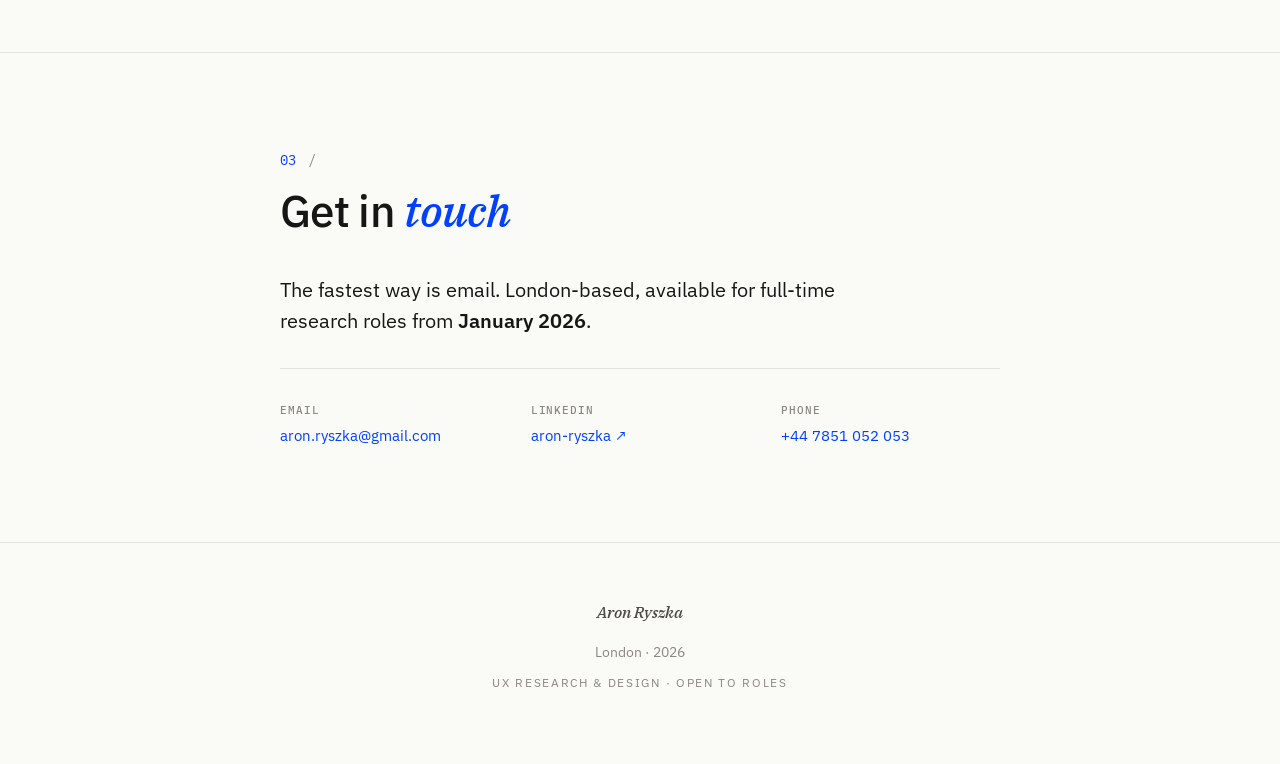
==== commit 42f1cc0e: "Apply Round 3 redesign to guardian-4, chapter-2, evermatch, index Propagate IBM Plex superfamily tok" ====
--- a/index.html
+++ b/index.html
@@ -7,32 +7,33 @@
 <meta name="description" content="Selected UX research and design work by Aron Ryszka — MSc UX Engineering at City, University of London, with a copywriting background. London.">
 <link rel="preconnect" href="https://fonts.googleapis.com">
 <link rel="preconnect" href="https://fonts.gstatic.com" crossorigin>
-<link href="https://fonts.googleapis.com/css2?family=DM+Sans:wght@300;400;500;600&family=Fraunces:ital,wght@0,300;0,400;0,500;0,600;1,400;1,500&display=swap" rel="stylesheet">
+<link href="https://fonts.googleapis.com/css2?family=IBM+Plex+Sans:wght@300;400;500;600&family=IBM+Plex+Serif:ital,wght@0,400;0,500;1,400;1,500&family=IBM+Plex+Mono:wght@400;500;600&display=swap" rel="stylesheet">
 <style>
   :root {
-    --bg: #F5F2EB;
-    --paper: #FFFEFA;
-    --paper-alt: #F0EDE6;
-    --border: #DDD8CE;
-    --border-soft: #E8E3D6;
-    --ink: #2C2416;
-    --ink-soft: #6B6256;
-    --ink-mute: #9C948A;
-    --accent: #C4652A;
-    --accent-soft: #FBF0E8;
-    --accent-deep: #A8541F;
-    --commit: #5A7C5A;
-    --commit-soft: #EDF4ED;
-    --stale: #C49000;
-    --stale-soft: #FEF7E0;
-    --danger: #B5403A;
-    --danger-soft: #FCEEED;
+    --bg: #FAFAF7;
+    --paper: #FFFFFE;
+    --paper-alt: #EFEEE9;
+    --border: #D4D2CC;
+    --border-soft: #E5E3DE;
+    --ink: #161614;
+    --ink-soft: #4D4B47;
+    --ink-mute: #8B8884;
+    --accent: #0040FF;
+    --accent-soft: #E8EEFF;
+    --accent-deep: #0030B8;
+    --commit: #2D5A3E;
+    --commit-soft: #E8F0EA;
+    --stale: #A67100;
+    --stale-soft: #F8EFD8;
+    --danger: #9E2A24;
+    --danger-soft: #F8E8E7;
     --theory: #7B5EA7;
     --regulation: #4A6FA5;
     --research: #2A7F6F;
 
-    --serif: 'Fraunces', Georgia, 'Times New Roman', serif;
-    --sans: 'DM Sans', 'Segoe UI', system-ui, sans-serif;
+    --sans:  'IBM Plex Sans', 'Inter', system-ui, sans-serif;
+    --serif: 'IBM Plex Serif', Georgia, serif;
+    --mono:  'IBM Plex Mono', 'JetBrains Mono', 'SF Mono', Menlo, monospace;
 
     --container: min(720px, calc(100% - 3rem));
     --container-wide: min(940px, calc(100% - 3rem));
@@ -72,7 +73,7 @@
     padding: 0.875rem 0;
   }
   .topnav-mark {
-    font-family: var(--serif); font-weight: 500;
+    font-family: var(--sans); font-weight: 500;
     font-size: 1.0625rem; letter-spacing: -0.01em;
     color: var(--ink);
     text-decoration: none;
@@ -106,9 +107,10 @@
     .hero { padding: 7rem 0 5rem; }
   }
   .eyebrow {
+    font-family: var(--mono);
     font-size: 0.75rem;
     text-transform: uppercase;
-    letter-spacing: 0.18em;
+    letter-spacing: 0.08em;
     color: var(--accent);
     margin: 0 0 1.75rem;
     font-weight: 500;
@@ -121,11 +123,11 @@
     color: var(--accent);
   }
   h1.title {
-    font-family: var(--serif);
-    font-weight: 300;
-    font-size: clamp(3.25rem, 9vw, 6rem);
+    font-family: var(--sans);
+    font-weight: 500;
+    font-size: clamp(3.25rem, 9vw, 6.25rem);
     line-height: 0.95;
-    letter-spacing: -0.03em;
+    letter-spacing: -0.02em;
     margin: 0 0 1.5rem;
     color: var(--ink);
   }
@@ -140,7 +142,7 @@
     max-width: 32ch;
   }
   .lede {
-    font-family: var(--serif);
+    font-family: var(--sans);
     font-weight: 400;
     font-size: clamp(1.0625rem, 1.3vw, 1.1875rem);
     line-height: 1.55;
@@ -161,9 +163,10 @@
   }
   .meta > div { margin: 0; }
   .meta dt {
+    font-family: var(--mono);
     font-size: 0.6875rem;
     text-transform: uppercase;
-    letter-spacing: 0.14em;
+    letter-spacing: 0.08em;
     color: var(--ink-mute);
     margin-bottom: 0.375rem;
     font-weight: 500;
@@ -186,10 +189,10 @@
 
   .section-head { margin-bottom: 2.5rem; }
   .section-num {
-    font-family: var(--serif);
-    font-weight: 300;
+    font-family: var(--mono);
+    font-weight: 400;
     font-size: 0.875rem;
-    letter-spacing: 0.05em;
+    letter-spacing: 0;
     color: var(--accent);
     margin: 0 0 1rem;
   }
@@ -199,19 +202,20 @@
     margin-left: 0.25rem;
   }
   h2.section-title {
+    font-family: var(--sans);
+    font-weight: 500;
+    font-size: clamp(1.875rem, 4vw, 2.75rem);
+    line-height: 1.05;
+    letter-spacing: -0.015em;
+    margin: 0;
+    color: var(--ink);
+    max-width: 22ch;
+  }
+  h2.section-title em {
     font-family: var(--serif);
-    font-weight: 400;
-    font-size: clamp(2rem, 4.5vw, 3rem);
-    line-height: 1.05;
-    letter-spacing: -0.025em;
-    margin: 0;
-    color: var(--ink);
-    max-width: 22ch;
-  }
-  h2.section-title em {
     font-style: italic;
     color: var(--accent);
-    font-weight: 400;
+    font-weight: 500;
   }
 
   /* ── Body prose ──────────────────────────────────────────────── */
@@ -221,21 +225,12 @@
     color: var(--ink);
   }
   .prose p.lead {
-    font-family: var(--serif);
+    font-family: var(--sans);
     font-size: 1.25rem;
     line-height: 1.55;
     color: var(--ink);
     margin-bottom: 2rem;
     max-width: 30em;
-  }
-  .prose p.lead::first-letter {
-    font-family: var(--serif);
-    font-weight: 400;
-    font-size: 4.25rem;
-    line-height: 0.85;
-    float: left;
-    padding: 0.4rem 0.5rem 0 0;
-    color: var(--accent);
   }
   .prose strong {
     font-weight: 600;
@@ -258,7 +253,7 @@
     text-decoration-color: var(--accent);
   }
   .prose code {
-    font-family: 'SF Mono', 'Consolas', 'Liberation Mono', Menlo, monospace;
+    font-family: var(--mono);
     font-size: 0.875em;
     background: var(--paper);
     padding: 0.125em 0.4em;
@@ -290,7 +285,7 @@
     content: counter(failure, decimal-leading-zero);
     position: absolute;
     left: 0; top: 1.3rem;
-    font-family: var(--serif);
+    font-family: var(--mono);
     font-weight: 400;
     font-size: 0.8125rem;
     color: var(--accent);
@@ -298,7 +293,7 @@
   }
   .failures strong {
     display: block;
-    font-family: var(--serif);
+    font-family: var(--sans);
     font-size: 1.0625rem;
     font-weight: 500;
     margin-bottom: 0.25rem;
@@ -338,7 +333,7 @@
     margin-bottom: 0.75rem;
   }
   .props h3 {
-    font-family: var(--serif);
+    font-family: var(--sans);
     font-weight: 500;
     font-size: 1.1875rem;
     line-height: 1.25;
@@ -385,7 +380,7 @@
   }
   .live-link a span { font-size: 0.875em; }
   .live-link-url {
-    font-family: 'SF Mono', 'Consolas', Menlo, monospace;
+    font-family: var(--mono);
     font-size: 0.8125rem;
     color: var(--ink-mute);
     letter-spacing: -0.005em;
@@ -423,7 +418,7 @@
   .browser-url {
     flex: 1;
     min-width: 0;
-    font-family: 'SF Mono', 'Consolas', Menlo, monospace;
+    font-family: var(--mono);
     font-size: 0.78125rem;
     color: var(--ink-soft);
     background: var(--paper);
@@ -554,15 +549,16 @@
     border-radius: 4px;
   }
   .commitment-label {
+    font-family: var(--mono);
     font-size: 0.6875rem;
     text-transform: uppercase;
-    letter-spacing: 0.14em;
+    letter-spacing: 0.08em;
     color: var(--commit);
     margin-bottom: 0.625rem;
     font-weight: 500;
   }
   .commitment h3 {
-    font-family: var(--serif);
+    font-family: var(--sans);
     font-weight: 500;
     font-size: 1.25rem;
     line-height: 1.25;
@@ -597,13 +593,14 @@
   .hero-stat::before { left: -1px; }
   .hero-stat::after  { right: -1px; }
   .hero-stat .stat-num {
-    font-family: var(--serif);
-    font-weight: 300;
+    font-family: var(--mono);
+    font-weight: 500;
     font-size: clamp(3.5rem, 8vw, 5rem);
     line-height: 1;
     color: var(--accent);
     margin: 0 0 0.75rem;
     letter-spacing: -0.04em;
+    font-variant-numeric: tabular-nums;
   }
   .hero-stat .stat-num span {
     font-size: 0.5em;
@@ -615,6 +612,7 @@
   .hero-stat .stat-label {
     font-family: var(--serif);
     font-style: italic;
+    font-weight: 500;
     font-size: 1.125rem;
     color: var(--ink);
     max-width: 28rem;
@@ -635,7 +633,7 @@
     margin-bottom: 0.875rem;
   }
   .theme h3 {
-    font-family: var(--serif);
+    font-family: var(--sans);
     font-weight: 500;
     font-size: 1.375rem;
     line-height: 1.25;
@@ -645,6 +643,7 @@
   }
   .severity {
     display: inline-block;
+    font-family: var(--mono);
     font-size: 0.6875rem;
     text-transform: uppercase;
     letter-spacing: 0.1em;
@@ -670,7 +669,7 @@
     border-left: 2px solid var(--accent);
     font-family: var(--serif);
     font-style: italic;
-    font-weight: 400;
+    font-weight: 500;
     font-size: 1.0625rem;
     line-height: 1.5;
     color: var(--ink);
@@ -679,11 +678,11 @@
   blockquote.quote cite {
     display: block;
     margin-top: 0.5rem;
-    font-family: var(--sans);
+    font-family: var(--mono);
     font-style: normal;
     font-size: 0.75rem;
     text-transform: uppercase;
-    letter-spacing: 0.14em;
+    letter-spacing: 0.08em;
     color: var(--ink-mute);
     font-weight: 500;
   }
@@ -707,14 +706,14 @@
     content: counter(imp, decimal-leading-zero);
     position: absolute;
     left: 0; top: 1.6rem;
-    font-family: var(--serif);
+    font-family: var(--mono);
     font-weight: 400;
     font-size: 0.875rem;
     color: var(--accent);
   }
   .impl strong {
     display: block;
-    font-family: var(--serif);
+    font-family: var(--sans);
     font-weight: 500;
     font-size: 1.125rem;
     margin-bottom: 0.375rem;
@@ -740,6 +739,7 @@
   footer p.mark {
     font-family: var(--serif);
     font-style: italic;
+    font-weight: 500;
     font-size: 1rem;
     color: var(--ink-soft);
     margin-bottom: 1rem;
@@ -814,16 +814,17 @@
     border-left-width: 5px;
   }
   .tile-eyebrow {
+    font-family: var(--mono);
     font-size: 0.6875rem;
     text-transform: uppercase;
-    letter-spacing: 0.14em;
+    letter-spacing: 0.08em;
     color: var(--tile-accent);
     font-weight: 500;
     margin: 0 0 0.75rem;
   }
   .tile h3 {
-    font-family: var(--serif);
-    font-weight: 400;
+    font-family: var(--sans);
+    font-weight: 500;
     font-size: 1.75rem;
     line-height: 1.1;
     letter-spacing: -0.02em;
@@ -868,7 +869,7 @@
     border: none;
     padding: 0;
     border-radius: 0;
-    font-family: 'SF Mono', 'Consolas', Menlo, monospace;
+    font-family: var(--mono);
     font-size: 0.8125rem;
     font-weight: 400;
     color: var(--ink-mute);
@@ -962,7 +963,7 @@
       </div>
 
       <div class="tiles">
-        <a class="tile" style="--tile-accent:#C4652A;" href="/branchflow.html" aria-label="Read the BranchFlow case study">
+        <a class="tile" style="--tile-accent:#0040FF;" href="/branchflow.html" aria-label="Read the BranchFlow case study">
           <p class="tile-eyebrow">2025–26 · MSc Capstone</p>
           <h3>BranchFlow</h3>
           <p class="tile-pitch">A branching interface for AI-assisted research.</p>
@@ -970,7 +971,7 @@
           <span class="tile-link">Read the case →</span>
         </a>
 
-        <a class="tile" style="--tile-accent:#1F5F6B;" href="/guardian-4.html" aria-label="Read the Guardian 4 CGM case study">
+        <a class="tile" style="--tile-accent:#006B4F;" href="/guardian-4.html" aria-label="Read the Guardian 4 CGM case study">
           <p class="tile-eyebrow">2025 · MSc Human Factors</p>
           <h3>Guardian 4 CGM</h3>
           <p class="tile-pitch">Cognitive ergonomics of a medical device I use every day.</p>
@@ -978,7 +979,7 @@
           <span class="tile-link">Read the case →</span>
         </a>
 
-        <a class="tile" style="--tile-accent:#5B3F6E;" href="/chapter-2.html" aria-label="Read the Chapter 2 internship case study">
+        <a class="tile" style="--tile-accent:#6B0F4F;" href="/chapter-2.html" aria-label="Read the Chapter 2 internship case study">
           <p class="tile-eyebrow">2025 · Product Internship</p>
           <h3>Chapter 2</h3>
           <p class="tile-pitch">Four months at a recruitment-tech startup. Three things shipped.</p>
@@ -986,7 +987,7 @@
           <span class="tile-link">Read the case →</span>
         </a>
 
-        <a class="tile" style="--tile-accent:#B85878;" href="/evermatch.html" aria-label="Read the EverMatch case study">
+        <a class="tile" style="--tile-accent:#B91C1C;" href="/evermatch.html" aria-label="Read the EverMatch case study">
           <p class="tile-eyebrow">2025 · MSc Project</p>
           <h3>EverMatch</h3>
           <p class="tile-pitch">An AI matchmaker that became an AI companion.</p>
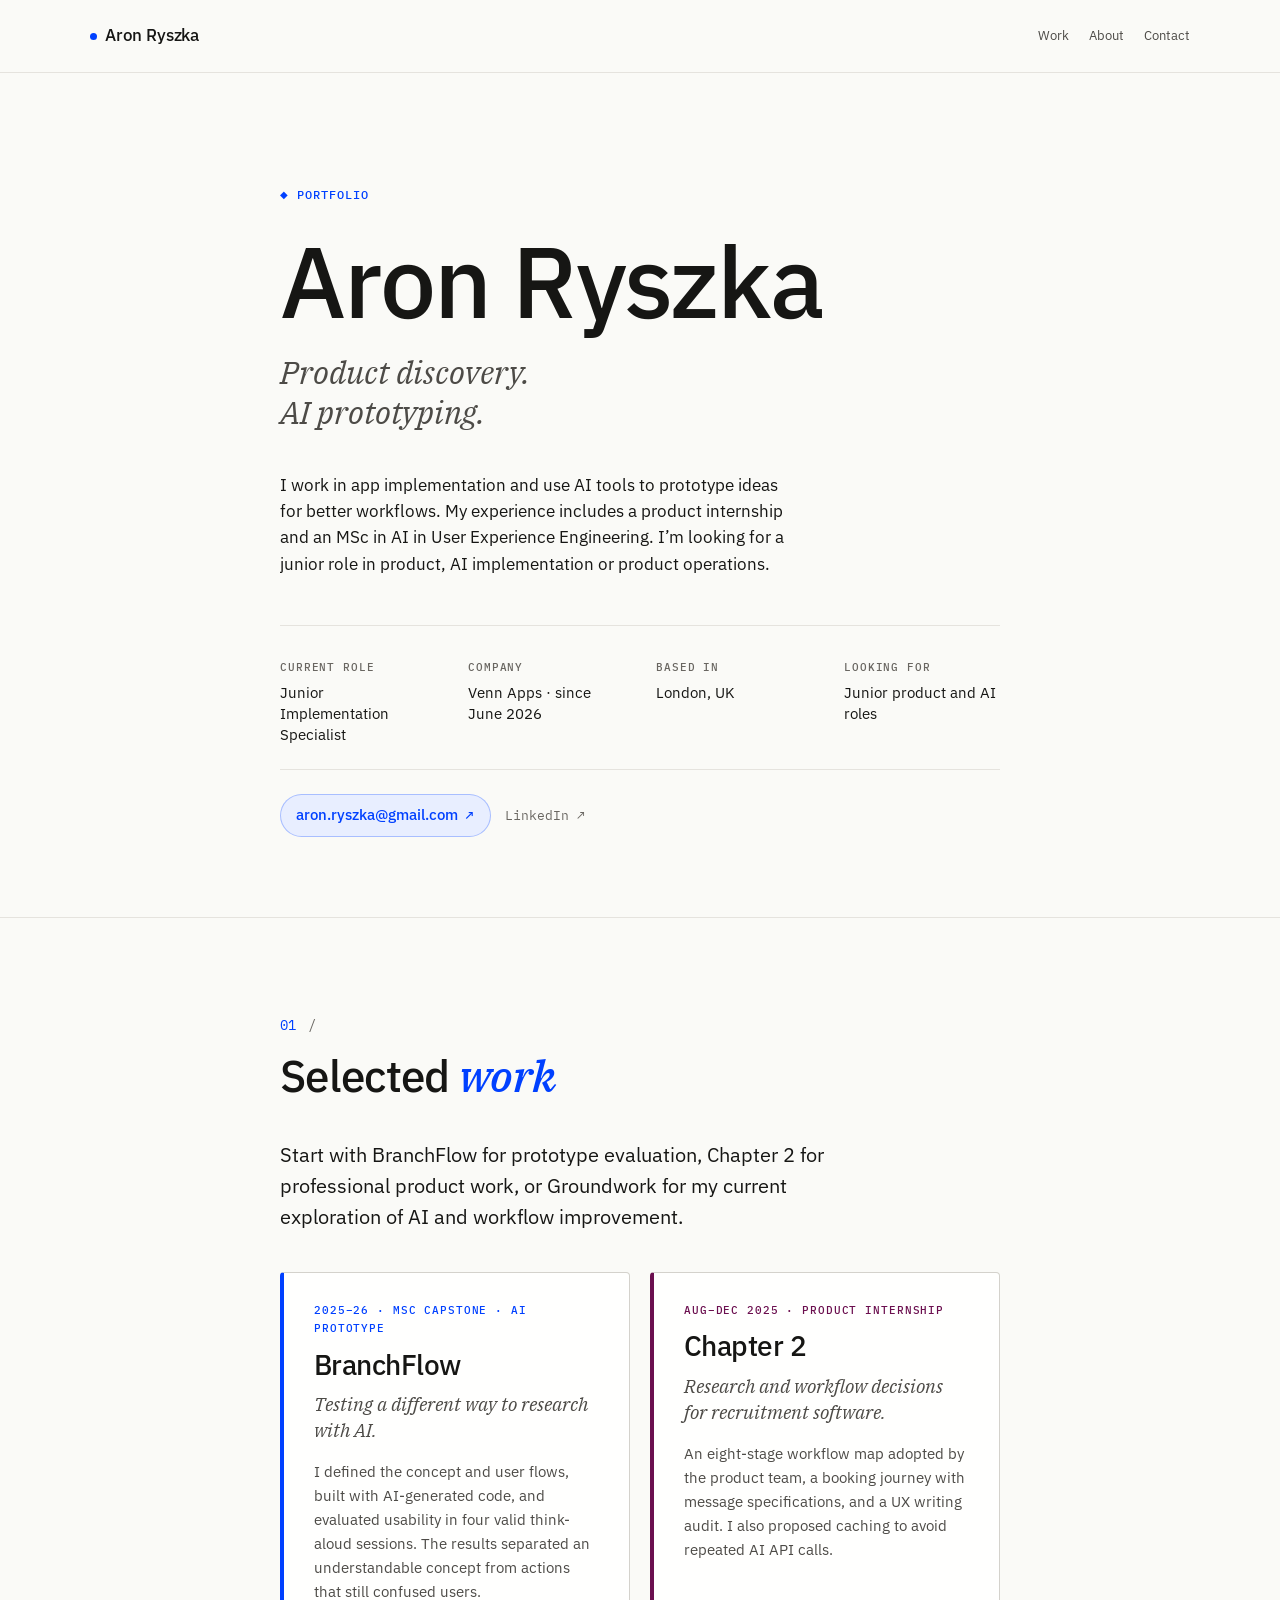
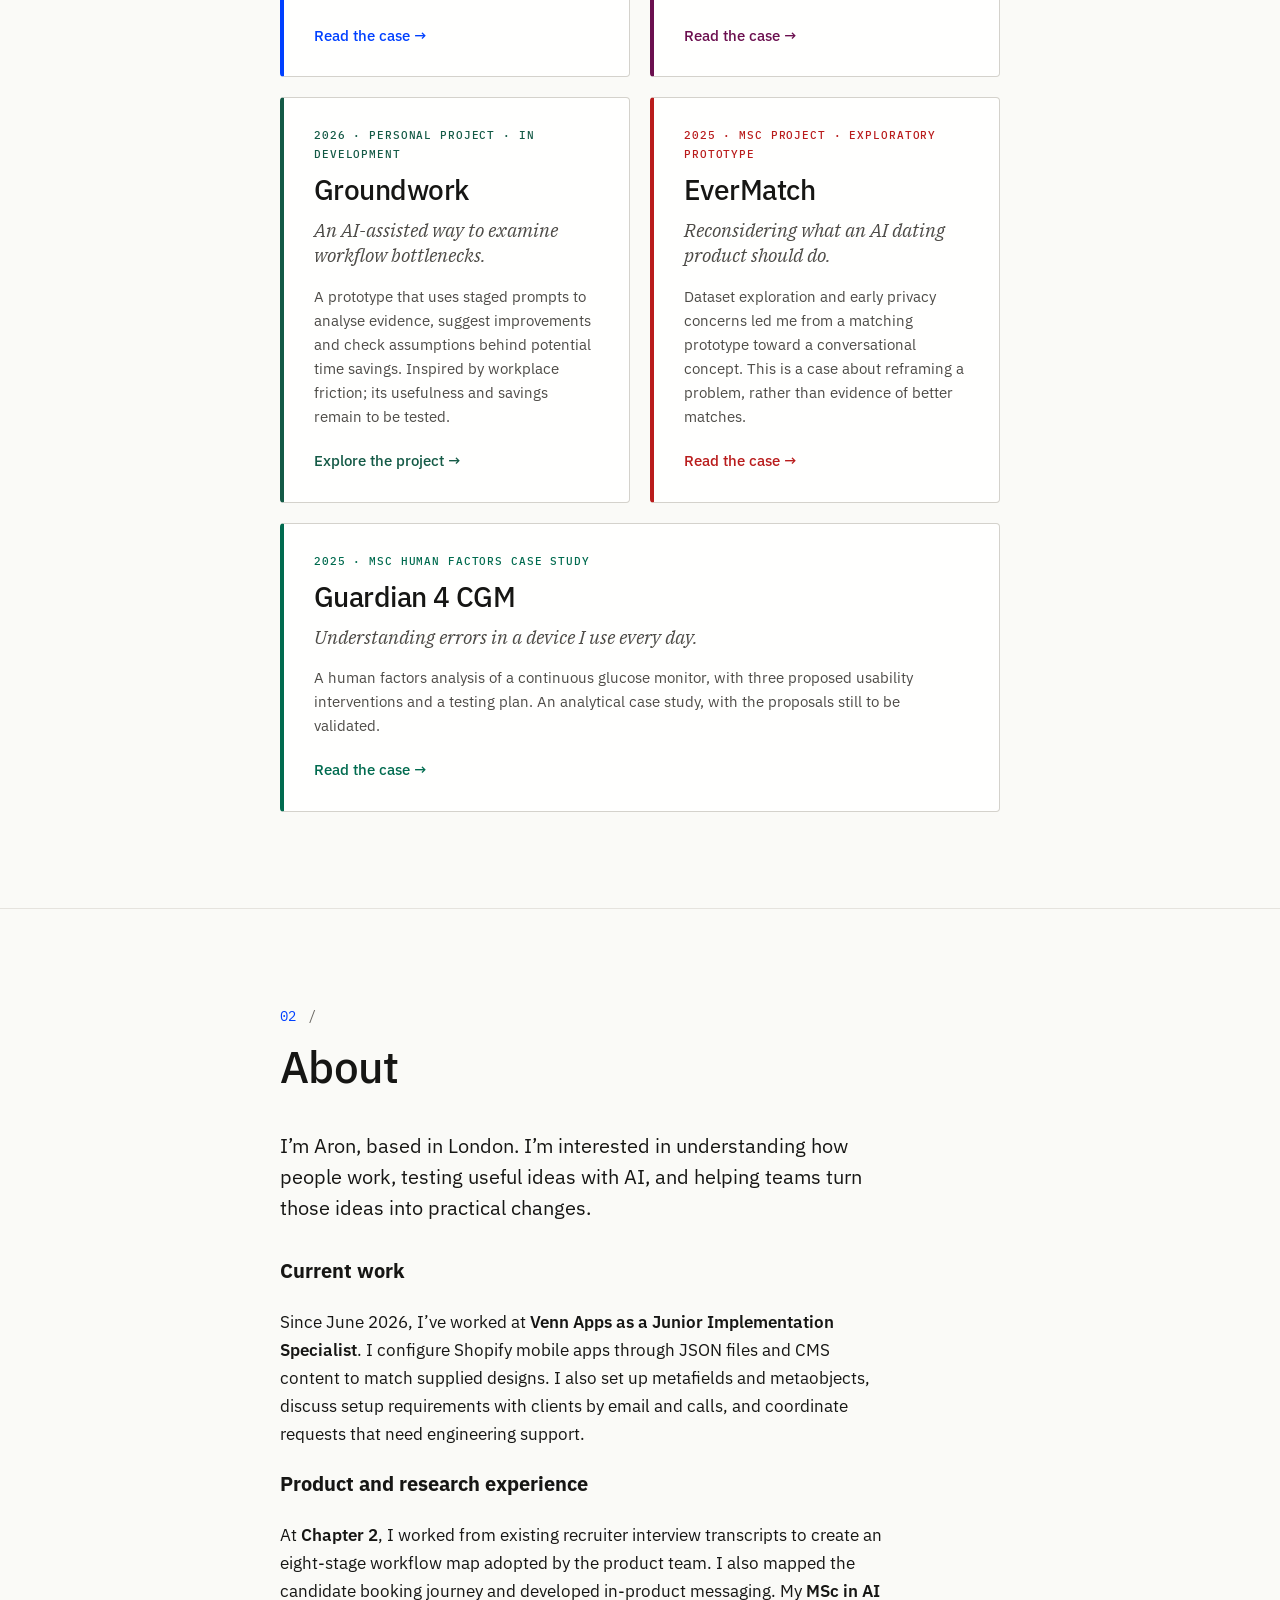
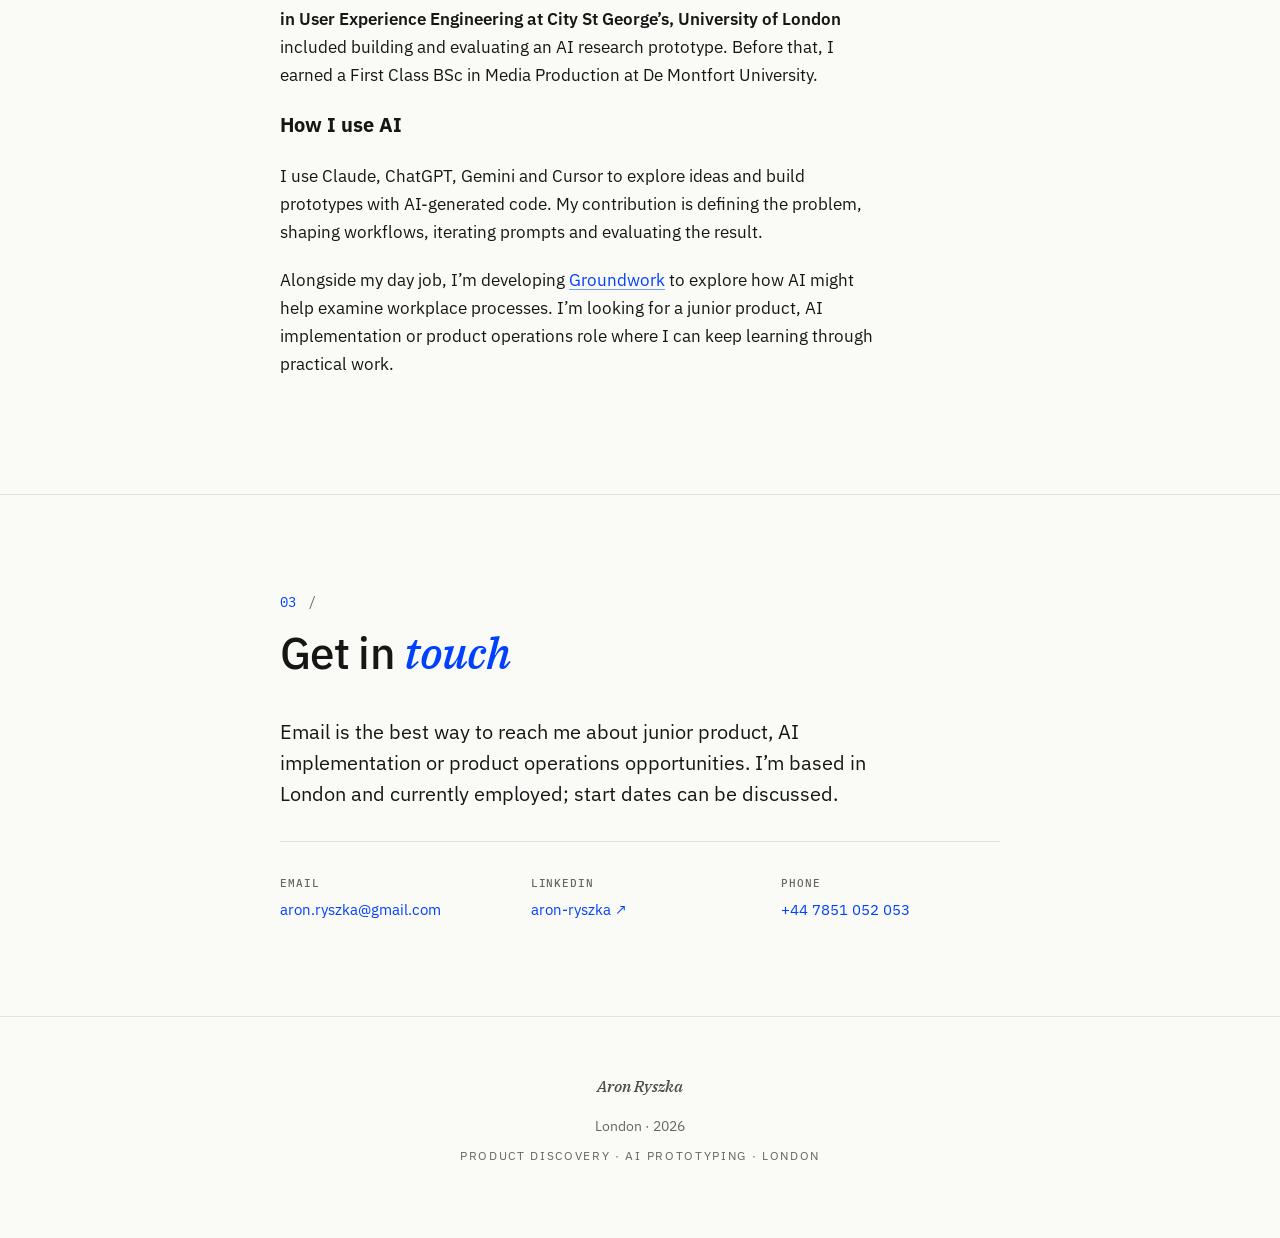
==== commit 01d1b147: "Add files via upload" ====
--- a/index.html
+++ b/index.html
@@ -3,8 +3,8 @@
 <head>
 <meta charset="UTF-8">
 <meta name="viewport" content="width=device-width, initial-scale=1.0">
-<title>Aron Ryszka — UX Researcher</title>
-<meta name="description" content="Selected UX research and design work by Aron Ryszka — MSc UX Engineering at City, University of London, with a copywriting background. London.">
+<title>Aron Ryszka — Product discovery and AI prototyping</title>
+<meta name="description" content="Product discovery, AI prototypes and workflow improvement by Aron Ryszka. App implementation at Venn Apps, a product internship and an MSc in AI in User Experience Engineering. London.">
 <link rel="preconnect" href="https://fonts.googleapis.com">
 <link rel="preconnect" href="https://fonts.gstatic.com" crossorigin>
 <link href="https://fonts.googleapis.com/css2?family=IBM+Plex+Sans:wght@300;400;500;600&family=IBM+Plex+Serif:ital,wght@0,400;0,500;1,400;1,500&family=IBM+Plex+Mono:wght@400;500;600&display=swap" rel="stylesheet">
@@ -895,8 +895,10 @@
     .meta.meta-3 { grid-template-columns: repeat(3, 1fr); }
   }
 </style>
+<link rel="stylesheet" href="assets/portfolio-updates.css">
 </head>
 <body>
+<a class="skip-link" href="#main-content">Skip to content</a>
 
 <nav class="topnav" aria-label="Page navigation">
   <div class="topnav-inner">
@@ -909,33 +911,34 @@
   </div>
 </nav>
 
-<main id="top">
+<main id="main-content" tabindex="-1">
+<span id="top" aria-hidden="true"></span>
 
   <!-- ─── Hero ──────────────────────────────────────────────────── -->
   <header class="hero">
     <div class="container">
       <p class="eyebrow">Portfolio</p>
       <h1 class="title">Aron Ryszka</h1>
-      <p class="dek">Product UX, research-led.</p>
+      <p class="dek">Product discovery.<br>AI prototyping.</p>
       <p class="lede">
-        My background is in copywriting and content; I now work in UX research and design. That mix means I think about what users need to <em>understand</em>, not just what they see. MSc in User Experience Engineering, City, University of London — looking for research roles where understanding the problem is where the work starts.
+        I work in app implementation and use AI tools to prototype ideas for better workflows. My experience includes a product internship and an MSc in AI in User Experience Engineering. I’m looking for a junior role in product, AI implementation or product operations.
       </p>
       <dl class="meta">
         <div>
-          <dt>Author</dt>
-          <dd>Aron Ryszka</dd>
+          <dt>Current role</dt>
+          <dd>Junior Implementation Specialist</dd>
         </div>
         <div>
-          <dt>Role</dt>
-          <dd>UX Researcher</dd>
+          <dt>Company</dt>
+          <dd>Venn Apps · since June 2026</dd>
         </div>
         <div>
           <dt>Based in</dt>
           <dd>London, UK</dd>
         </div>
         <div>
-          <dt>Available</dt>
-          <dd>Immediately</dd>
+          <dt>Looking for</dt>
+          <dd>Junior product and AI roles</dd>
         </div>
       </dl>
       <p class="live-link">
@@ -958,40 +961,44 @@
 
       <div class="prose">
         <p class="lead">
-          Four projects from the last twelve months. One MSc capstone, one human-factors case study, three deliverables from a product internship, and one academic prototype on AI matchmaking.
+          Start with BranchFlow for prototype evaluation, Chapter 2 for professional product work, or Groundwork for my current exploration of AI and workflow improvement.
         </p>
       </div>
 
       <div class="tiles">
-        <a class="tile" style="--tile-accent:#0040FF;" href="/branchflow.html" aria-label="Read the BranchFlow case study">
-          <p class="tile-eyebrow">2025–26 · MSc Capstone</p>
+        <a class="tile" style="--tile-accent:#0040FF;" href="branchflow.html" aria-label="Read the BranchFlow case study">
+          <p class="tile-eyebrow">2025–26 · MSc capstone · AI prototype</p>
           <h3>BranchFlow</h3>
-          <p class="tile-pitch">A branching interface for AI-assisted research.</p>
-          <p class="tile-body">A working React app testing whether interface architecture — branches, curated context, explicit commit semantics — can address five documented failure modes of chat-style LLMs for sustained intellectual work. Two pilots and four think-aloud sessions; 4 of 4 participants articulated the conceptual model unprompted.</p>
+          <p class="tile-pitch">Testing a different way to research with AI.</p>
+          <p class="tile-body">I defined the concept and user flows, built with AI-generated code, and evaluated usability in four valid think-aloud sessions. The results separated an understandable concept from actions that still confused users.</p>
           <span class="tile-link">Read the case →</span>
         </a>
-
-        <a class="tile" style="--tile-accent:#006B4F;" href="/guardian-4.html" aria-label="Read the Guardian 4 CGM case study">
-          <p class="tile-eyebrow">2025 · MSc Human Factors</p>
-          <h3>Guardian 4 CGM</h3>
-          <p class="tile-pitch">Cognitive ergonomics of a medical device I use every day.</p>
-          <p class="tile-body">A cognitive-ergonomics analysis of Medtronic's continuous glucose monitor, applying Schema-Based Error Types, Rasmussen's SRK model, and Norman's framework against my own year of personal use. Three low-cost design interventions and a usability-testing plan grounded in the analysis.</p>
+        <a class="tile" style="--tile-accent:#6B0F4F;" href="chapter-2.html" aria-label="Read the Chapter 2 internship case study">
+          <p class="tile-eyebrow">Aug–Dec 2025 · Product internship</p>
+          <h3>Chapter 2</h3>
+          <p class="tile-pitch">Research and workflow decisions for recruitment software.</p>
+          <p class="tile-body">An eight-stage workflow map adopted by the product team, a booking journey with message specifications, and a UX writing audit. I also proposed caching to avoid repeated AI API calls.</p>
           <span class="tile-link">Read the case →</span>
         </a>
-
-        <a class="tile" style="--tile-accent:#6B0F4F;" href="/chapter-2.html" aria-label="Read the Chapter 2 internship case study">
-          <p class="tile-eyebrow">2025 · Product Internship</p>
-          <h3>Chapter 2</h3>
-          <p class="tile-pitch">Four months at a recruitment-tech startup. Three things shipped.</p>
-          <p class="tile-body">An end-to-end candidate workflow synthesised from real recruiter transcripts and AI-generated JTBD personas. A provisional-booking state architecture and its in-product messaging. A platform-wide UX copy audit with a voice-and-tone framework. Plus one API caching insight that lowered cost.</p>
+        <a class="tile" style="--tile-accent:#145A46;" href="groundwork.html" aria-label="Read about the Groundwork prototype">
+          <p class="tile-eyebrow">2026 · Personal project · In development</p>
+          <h3>Groundwork</h3>
+          <p class="tile-pitch">An AI-assisted way to examine workflow bottlenecks.</p>
+          <p class="tile-body">A prototype that uses staged prompts to analyse evidence, suggest improvements and check assumptions behind potential time savings. Inspired by workplace friction; its usefulness and savings remain to be tested.</p>
+          <span class="tile-link">Explore the project →</span>
+        </a>
+        <a class="tile" style="--tile-accent:#B91C1C;" href="evermatch.html" aria-label="Read the EverMatch case study">
+          <p class="tile-eyebrow">2025 · MSc project · Exploratory prototype</p>
+          <h3>EverMatch</h3>
+          <p class="tile-pitch">Reconsidering what an AI dating product should do.</p>
+          <p class="tile-body">Dataset exploration and early privacy concerns led me from a matching prototype toward a conversational concept. This is a case about reframing a problem, rather than evidence of better matches.</p>
           <span class="tile-link">Read the case →</span>
         </a>
-
-        <a class="tile" style="--tile-accent:#B91C1C;" href="/evermatch.html" aria-label="Read the EverMatch case study">
-          <p class="tile-eyebrow">2025 · MSc Project</p>
-          <h3>EverMatch</h3>
-          <p class="tile-pitch">An AI matchmaker that became an AI companion.</p>
-          <p class="tile-body">An exploration of what AI can — and can't — do for dating. Started with the Stanford HCMST dataset and a GPT-plus-clustering match engine. Pivoted, after testing exposed the limits of structured data, to a behavioural chat-companion model that earns trust before it asks for input.</p>
+        <a class="tile tile-secondary" style="--tile-accent:#006B4F;" href="guardian-4.html" aria-label="Read the Guardian 4 CGM case study">
+          <p class="tile-eyebrow">2025 · MSc human factors case study</p>
+          <h3>Guardian 4 CGM</h3>
+          <p class="tile-pitch">Understanding errors in a device I use every day.</p>
+          <p class="tile-body">A human factors analysis of a continuous glucose monitor, with three proposed usability interventions and a testing plan. An analytical case study, with the proposals still to be validated.</p>
           <span class="tile-link">Read the case →</span>
         </a>
       </div>
@@ -1007,18 +1014,14 @@
       </div>
 
       <div class="prose">
-        <p class="lead">
-          I'm Aron — a London-based product UX designer, working research-first with an MSc in User Experience Engineering from City, University of London. Before that, I worked as a copywriter for a Polish home-décor retailer, then spent two years as a door supervisor in UK hospitality — which taught me more about reading rooms and de-escalation than any course since.
-        </p>
-        <p>
-          Most recently I spent four months at <strong>Chapter 2</strong>, a recruitment-tech startup, as a research-led product intern. I synthesised real recruiter interview transcripts with AI-generated JTBD personas to produce an 8-stage workflow map that guided the team's roadmap. I designed the platform's booking journey, audited every line of copy in the recruiter view, and proposed an API caching change that lowered our Gemini API spend.
-        </p>
-        <p>
-          My approach: <strong>understand the problem before solving it</strong>. That sounds obvious. It isn't. Most of the friction in the products I've worked on came from skipping that step — from a brief that assumed it knew the answer, or a feature that solved the wrong problem fluently. The copywriting background is why I'm sensitive to this. The wrong word is almost always the wrong concept underneath. Fixing one without the other never works.
-        </p>
-        <p>
-          What I'm looking for: a UX research role on a team that treats research as the start of the work, not the end of it. Comfortable with AI in the loop — sceptical about it doing the loop for me.
-        </p>
+        <p class="lead">I’m Aron, based in London. I’m interested in understanding how people work, testing useful ideas with AI, and helping teams turn those ideas into practical changes.</p>
+        <h3>Current work</h3>
+        <p>Since June 2026, I’ve worked at <strong>Venn Apps as a Junior Implementation Specialist</strong>. I configure Shopify mobile apps through JSON files and CMS content to match supplied designs. I also set up metafields and metaobjects, discuss setup requirements with clients by email and calls, and coordinate requests that need engineering support.</p>
+        <h3>Product and research experience</h3>
+        <p>At <strong>Chapter 2</strong>, I worked from existing recruiter interview transcripts to create an eight-stage workflow map adopted by the product team. I also mapped the candidate booking journey and developed in-product messaging. My <strong>MSc in AI in User Experience Engineering at City St George’s, University of London</strong> included building and evaluating an AI research prototype. Before that, I earned a First Class BSc in Media Production at De Montfort University.</p>
+        <h3>How I use AI</h3>
+        <p>I use Claude, ChatGPT, Gemini and Cursor to explore ideas and build prototypes with AI-generated code. My contribution is defining the problem, shaping workflows, iterating prompts and evaluating the result.</p>
+        <p>Alongside my day job, I’m developing <a href="groundwork.html">Groundwork</a> to explore how AI might help examine workplace processes. I’m looking for a junior product, AI implementation or product operations role where I can keep learning through practical work.</p>
       </div>
     </div>
   </section>
@@ -1033,7 +1036,7 @@
 
       <div class="prose">
         <p class="lead">
-          The fastest way is email. London-based, available for full-time research roles from <strong>January 2026</strong>.
+          Email is the best way to reach me about junior product, AI implementation or product operations opportunities. I’m based in London and currently employed; start dates can be discussed.
         </p>
       </div>
 
@@ -1059,7 +1062,7 @@
 <footer>
   <p class="mark">Aron Ryszka</p>
   <p>London · 2026</p>
-  <p class="colophon">UX Research &amp; Design · Open to roles</p>
+  <p class="colophon">Product discovery · AI prototyping · London</p>
 </footer>
 
 </body>
--- a/assets/portfolio-updates.css
+++ b/assets/portfolio-updates.css
@@ -0,0 +1,45 @@
+/* Shared readability and accessibility additions. Core page styles stay in each HTML. */
+:root { --ink-mute: #696661; }
+html { scroll-padding-top: 7rem; }
+body { overflow-wrap: break-word; }
+img, svg { max-width: 100%; }
+main:focus { outline: none; }
+[id] { scroll-margin-top: 7rem; }
+.skip-link { position: fixed; left: 1rem; top: 0.5rem; z-index: 1000; transform: translateY(-160%); padding: 0.7rem 1rem; background: var(--paper); color: var(--ink); border: 2px solid var(--accent); }
+.skip-link:focus { transform: none; }
+.topnav-inner { flex-wrap: wrap; gap: 0.35rem 1rem; }
+.topnav-mark { min-width: 0; line-height: 1.4; }
+.topnav-links { display: flex; gap: 1.25rem; }
+.topnav a { min-height: 44px; display: inline-flex; align-items: center; }
+.meta dd, .sidebar-fields dd { overflow-wrap: anywhere; }
+.summary-card p em { font-style: normal; font-weight: 600; }
+.tile-secondary { grid-column: 1 / -1; }
+.project-status { display: inline-block; padding: 0.3rem 0.7rem; border: 1px solid var(--border); border-radius: 99px; font-size: 0.8125rem; color: var(--ink-soft); background: var(--paper); }
+.workflow-steps { list-style: none; padding: 0; margin: 2rem 0; display: grid; grid-template-columns: repeat(2, 1fr); gap: 1rem; counter-reset: workflow; }
+.workflow-steps li { background: var(--paper); border: 1px solid var(--border); border-radius: 4px; padding: 1.25rem; counter-increment: workflow; }
+.workflow-steps li::before { content: counter(workflow, decimal-leading-zero); display: block; color: var(--accent); font-family: var(--mono); font-size: 0.75rem; margin-bottom: 0.5rem; }
+.workflow-steps strong { display: block; margin-bottom: 0.4rem; font-weight: 500; }
+.workflow-steps p { margin: 0; font-size: 0.9375rem; color: var(--ink-soft); }
+.figure-zoom { display: block; width: 100%; padding: 0; border: 0; background: transparent; cursor: zoom-in; }
+.figure-zoom:focus-visible, button:focus-visible, summary:focus-visible { outline: 2px solid var(--accent); outline-offset: 5px; }
+.image-lightbox { width: min(96vw, 1400px); height: min(92vh, 1100px); max-width: none; max-height: none; border: 1px solid var(--border); border-radius: 6px; padding: 3.75rem 1rem 1rem; background: var(--paper); }
+.image-lightbox::backdrop { background: rgb(0 0 0 / 80%); }
+.image-lightbox img { width: 100%; height: 100%; object-fit: contain; }
+.lightbox-close { position: absolute; top: 0.5rem; right: 0.75rem; padding: 0.7rem 1rem; min-height: 44px; border: 1px solid var(--border); border-radius: 4px; background: var(--paper); color: var(--ink); font: inherit; font-size: 0.875rem; cursor: pointer; }
+@media (max-width: 600px) {
+  .topnav-inner { padding-block: 0.4rem; }
+  .topnav-links { gap: 1rem; font-size: 0.8125rem; }
+  .topnav-mark { font-size: 0.9375rem; }
+  .hero { padding-block: 3rem 2.5rem; }
+  .hero .lede { margin-bottom: 2rem; }
+  .meta { gap: 1.25rem; }
+  .tile { padding: 1.5rem; }
+  .workflow-steps { grid-template-columns: 1fr; }
+  .browser-url { min-width: 0; }
+  .read-next-link { overflow-wrap: anywhere; }
+}
+@media (prefers-reduced-motion: reduce) {
+  html { scroll-behavior: auto !important; }
+  *, *::before, *::after { animation: none !important; transition: none !important; }
+  .hero > *, [data-reveal], .summary-card, .hero-stat, .stat-label, .stat-num > span { opacity: 1 !important; transform: none !important; }
+}
